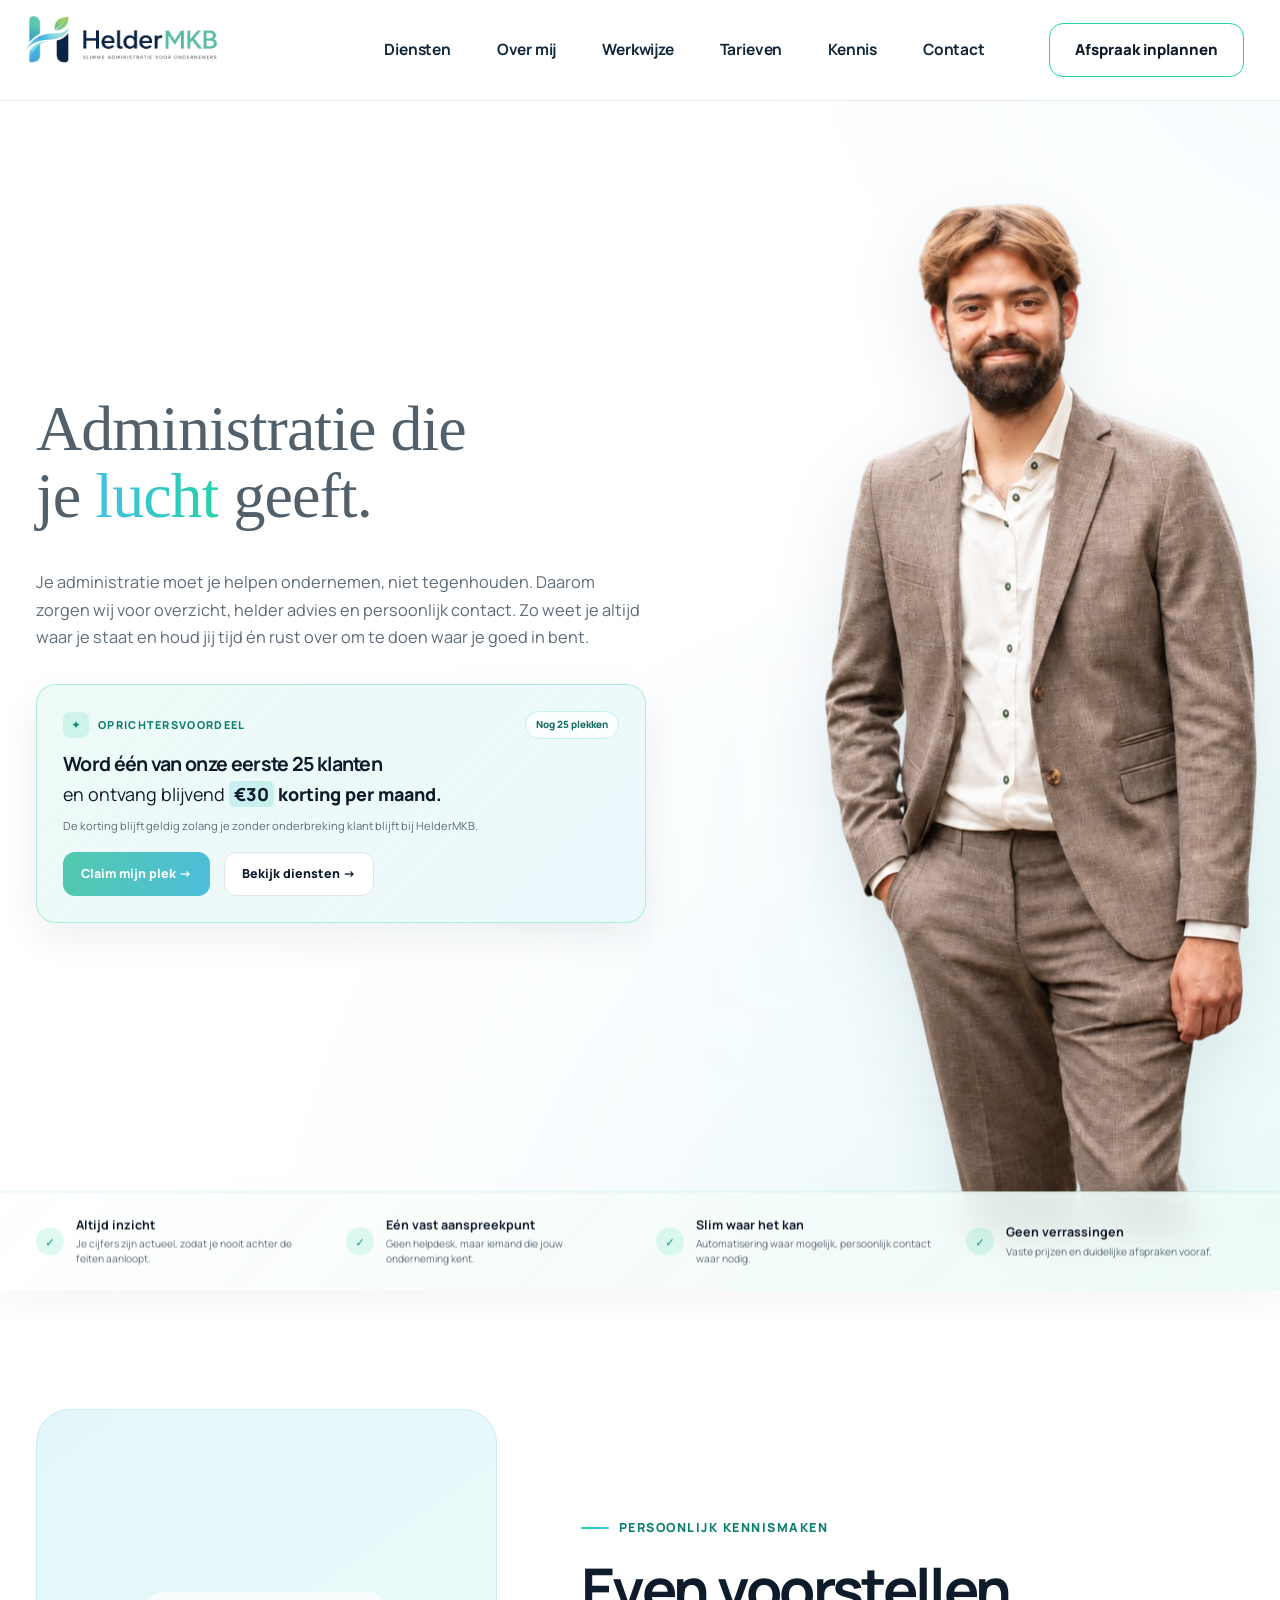
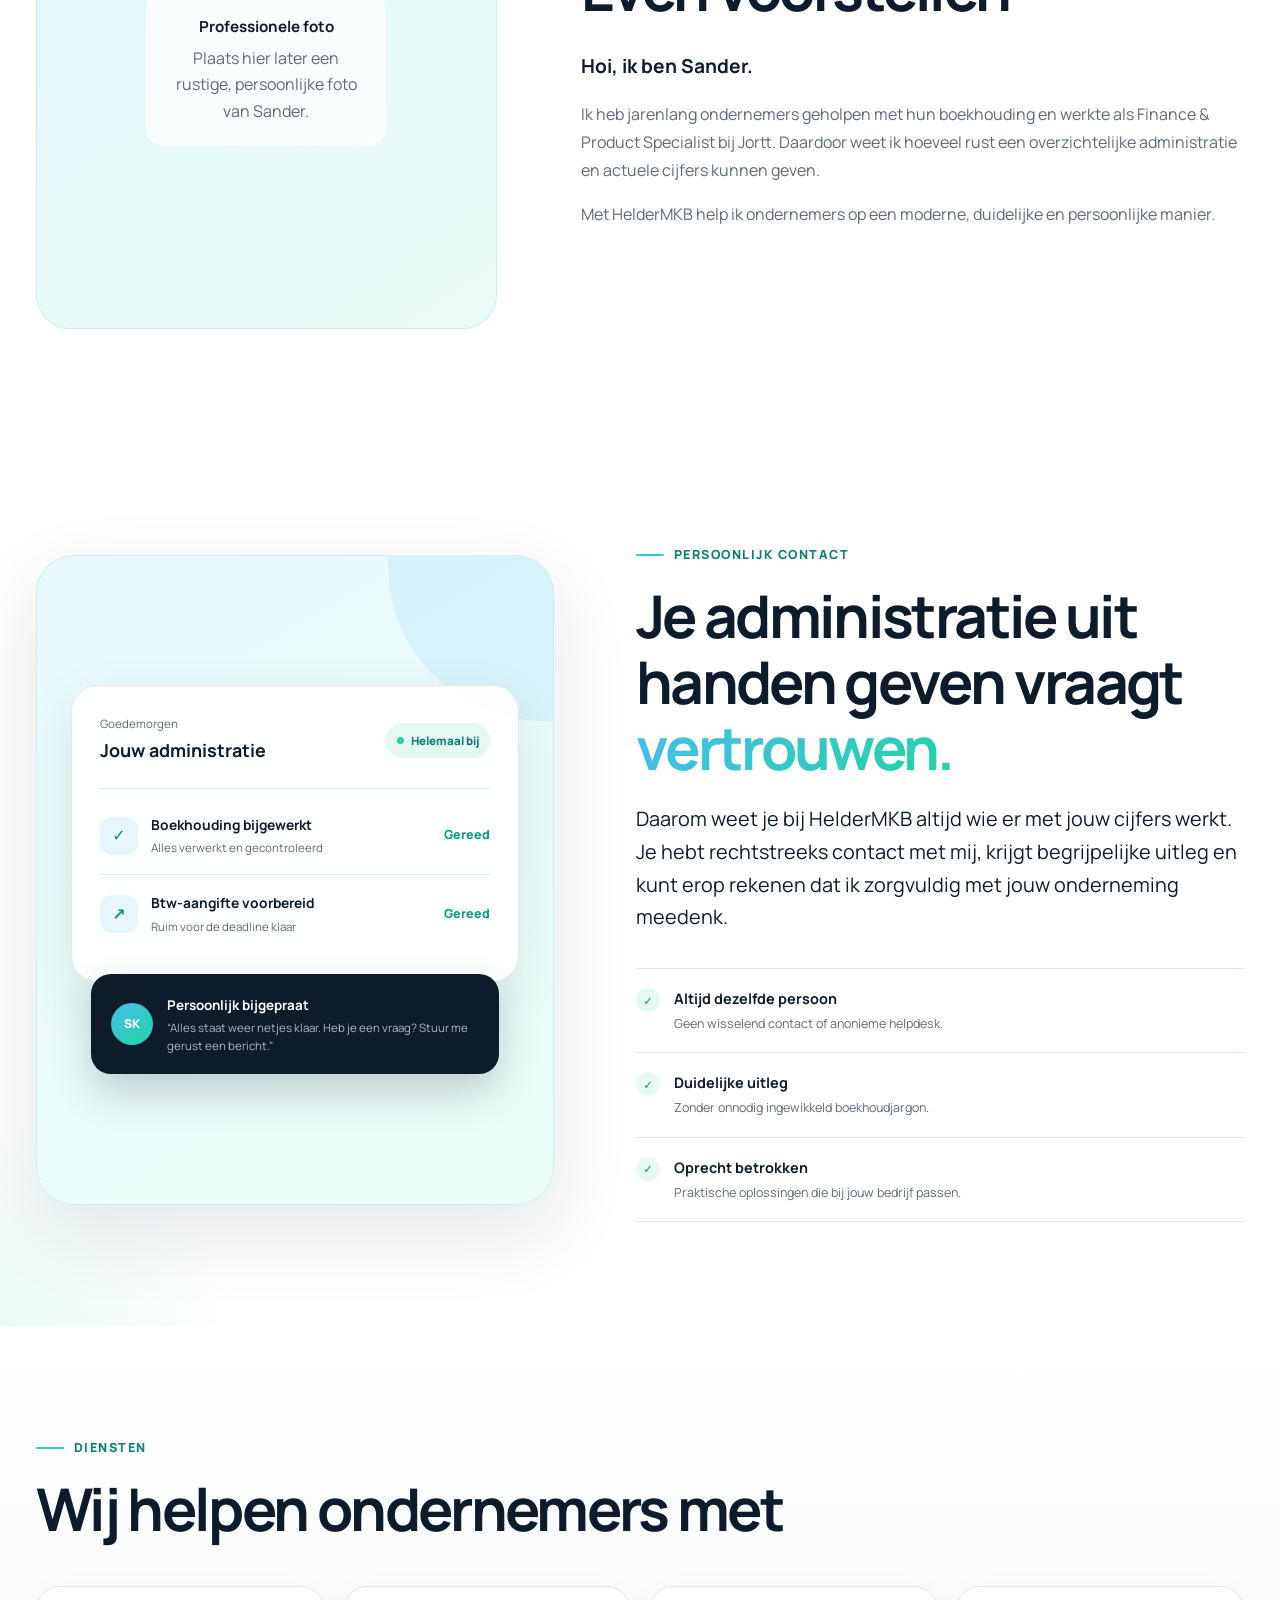
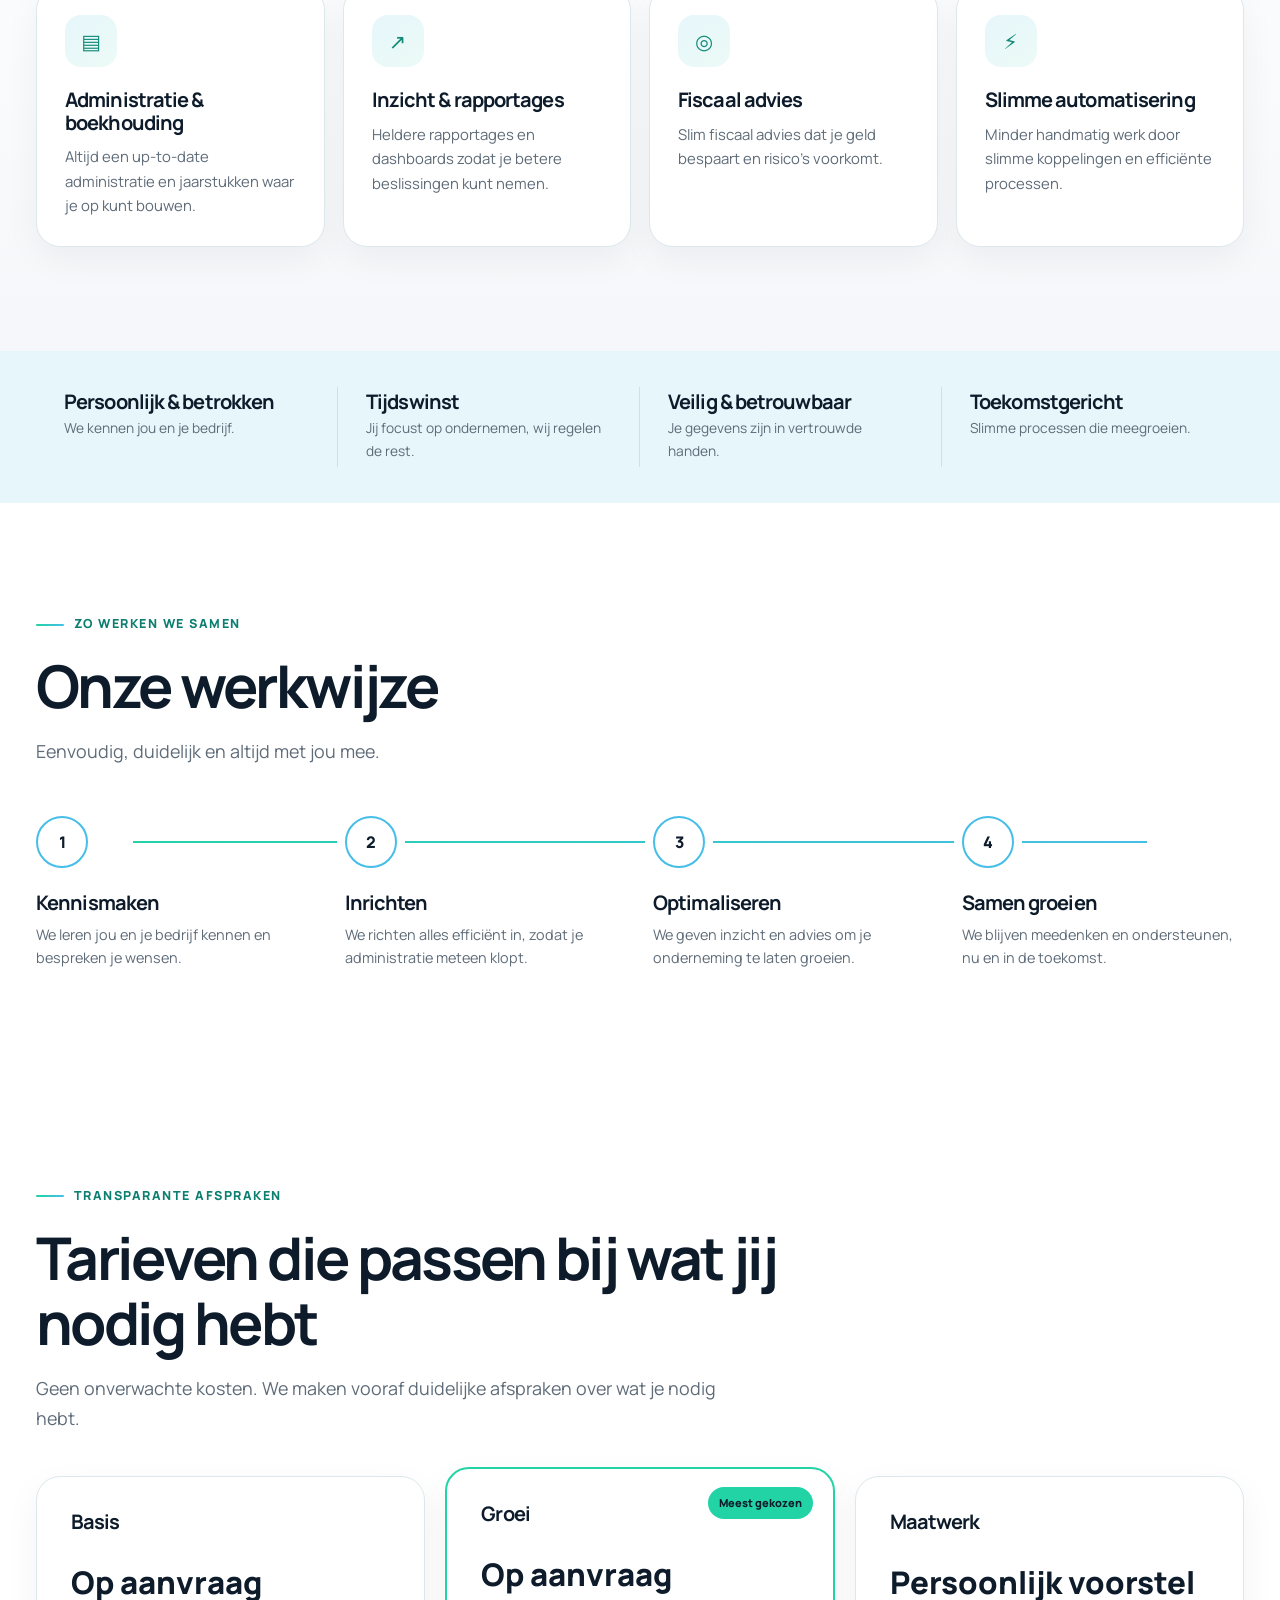
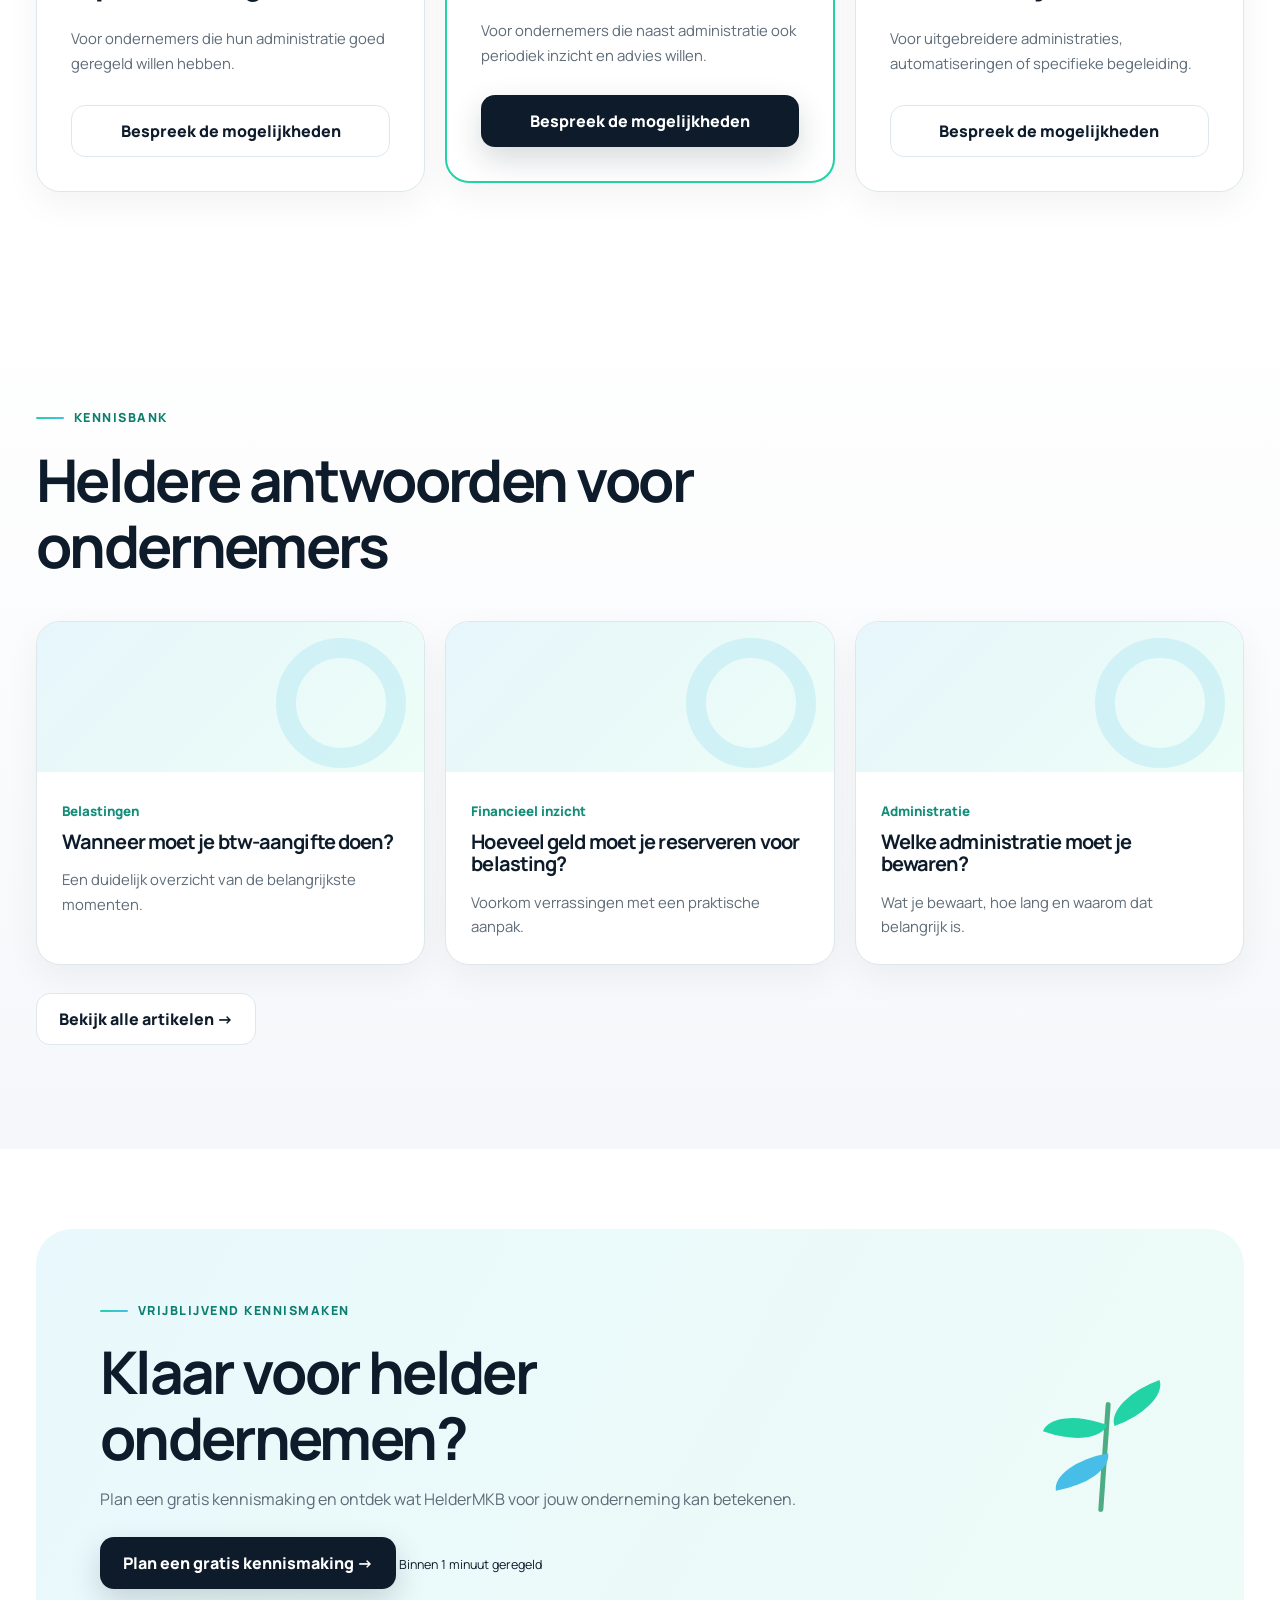
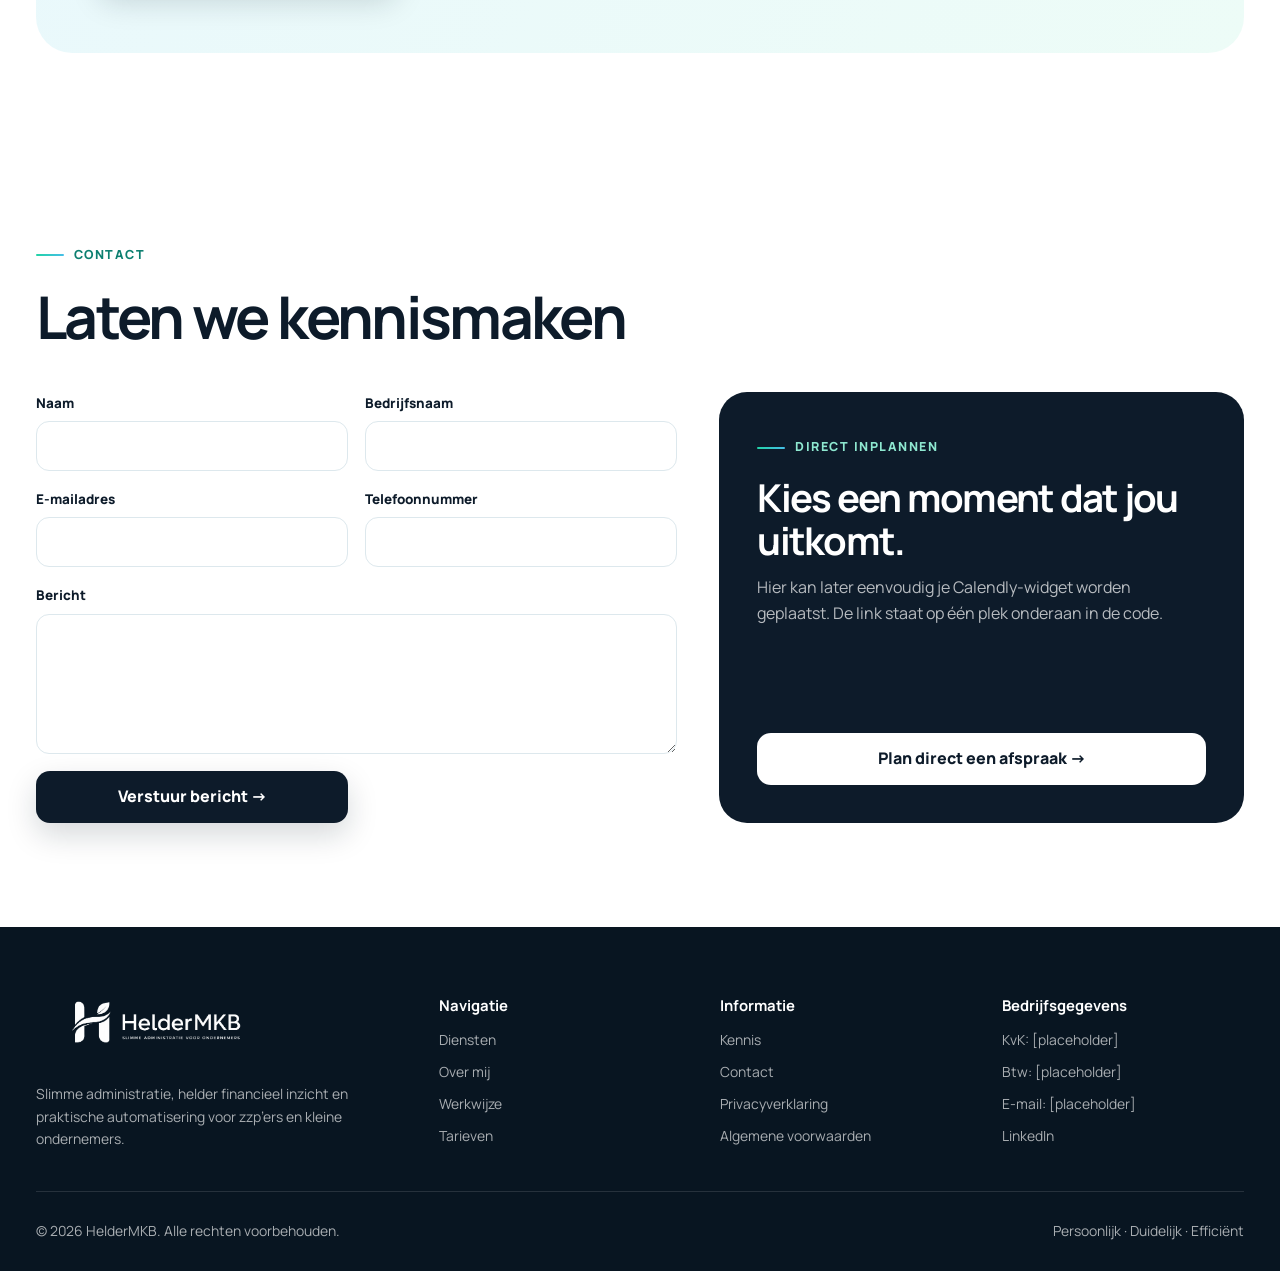
==== index.html @ fe27fc0e "hero sectie verbeterd" ====
<!doctype html>
<html lang="nl">
<head>
  <meta charset="utf-8">
  <meta name="viewport" content="width=device-width,initial-scale=1">
  <title>HelderMKB | Slimme administratie voor ondernemers</title>
  <meta name="description" content="HelderMKB helpt zzp’ers en kleine ondernemers met boekhouding, financieel inzicht en slimme automatisering. Persoonlijk, duidelijk en efficiënt.">
  <meta name="theme-color" content="#FFFFFF">
  <link rel="preconnect" href="https://fonts.googleapis.com">
  <link rel="preconnect" href="https://fonts.gstatic.com" crossorigin>
  <link href="https://fonts.googleapis.com/css2?family=Manrope:wght@400;500;600;700;800&amp;display=swap" rel="stylesheet">
  <style>
    :root{
      --mint:#22D3A6;--blue:#46BEE8;--ice:#E6F6FB;--navy:#0D1B2A;
      --off:#F5F7FA;--white:#FFFFFF;--muted:#5E6B78;--line:#DDE8ED;
      --radius:24px;--shadow:0 20px 60px rgba(13,27,42,.09);
      --max:1180px
    }
    *{box-sizing:border-box;margin:0;padding:0}
    html{scroll-behavior:smooth}
    body{font-family:Manrope,system-ui,sans-serif;color:var(--navy);background:#fff;line-height:1.65}
    img,svg{display:block;max-width:100%}
    a{text-decoration:none;color:inherit}
    button,input,textarea{font:inherit}
    button{cursor:pointer}
    .container{width:min(calc(100% - 40px),1280px);margin:auto}
    .section{padding:104px 0}
    .section-soft{background:linear-gradient(180deg,#fff,var(--off))}
    .eyebrow{display:inline-flex;align-items:center;gap:10px;color:#0c7f70;font-weight:800;font-size:.78rem;letter-spacing:.12em;text-transform:uppercase;margin-bottom:18px}
    .eyebrow:before{content:"";width:28px;height:2px;background:linear-gradient(90deg,var(--mint),var(--blue));border-radius:2px}
    h1,h2,h3{line-height:1.12;letter-spacing:-.045em}
    h1{font-size:clamp(3.1rem,7vw,6.2rem);max-width:760px}
    h2{font-size:clamp(2.2rem,4.6vw,4rem);max-width:800px}
    h3{font-size:1.25rem}
    p{color:var(--muted)}
    .lead{font-size:1.12rem;max-width:680px;margin-top:18px}
    .gradient-text{background:linear-gradient(100deg,var(--blue),var(--mint));-webkit-background-clip:text;background-clip:text;color:transparent}
    .btn{display:inline-flex;align-items:center;justify-content:center;gap:10px;min-height:52px;padding:0 22px;border-radius:14px;font-weight:800;border:1px solid transparent;transition:.2s ease}
    .btn-primary{background:var(--navy);color:#fff;box-shadow:0 12px 30px rgba(13,27,42,.17)}
    .btn-primary:hover{transform:translateY(-2px);background:#16314a}
    .btn-secondary{background:#fff;border-color:var(--line)}
    .btn-secondary:hover{border-color:var(--blue);background:var(--ice)}
    .btn:focus-visible,a:focus-visible,input:focus-visible,textarea:focus-visible{outline:3px solid rgba(70,190,232,.35);outline-offset:3px}
    header{position:sticky;top:0;z-index:50;background:rgba(255,255,255,.88);backdrop-filter:blur(16px);border-bottom:1px solid rgba(221,232,237,.75)}
    .nav{height:78px;display:flex;align-items:center;justify-content:space-between;gap:24px}
    .brand{display:flex;align-items:center}
    .brand-logo{width:250px;height:70px;object-fit:cover;object-position:center}
    header .brand-logo{width:335px;height:88px;margin-left:-51px}
    footer .brand-logo{filter:brightness(0) invert(1)}
    .nav-links{display:flex;align-items:center;gap:27px;font-size:.91rem;font-weight:700}
    .nav-links a:not(.btn):hover{color:#159b82}
    .menu{display:none;border:1px solid var(--line);background:#fff;width:44px;height:44px;border-radius:12px}
    .hero{position:relative;overflow:hidden;padding:170px 0 180px;min-height:1040px;display:flex;align-items:center}
    .hero:before{content:"";position:absolute;width:720px;height:720px;border-radius:50%;right:-330px;top:-310px;background:radial-gradient(circle,rgba(70,190,232,.13),transparent 68%)}
    .hero-grid{display:grid;grid-template-columns:minmax(0,.82fr) minmax(500px,1.18fr);gap:128px;align-items:center}
    .hero-content{max-width:525px;padding:24px 0}
    .hero-content h1{line-height:.98;max-width:520px}
    .hero-copy{font-size:1.17rem;max-width:510px;margin:38px 0 0;line-height:1.78}
    .hero-photo{position:relative;min-height:760px;border-radius:46px;background:linear-gradient(145deg,#f7fcfd,#eaf8fb 56%,#effbf7);border:1px solid rgba(70,190,232,.2);box-shadow:0 26px 70px rgba(13,27,42,.09);overflow:hidden;display:grid;place-items:center}
    .hero-photo:before{content:"";position:absolute;inset:40px;border:2px dashed rgba(13,27,42,.12);border-radius:34px}
    .hero-photo-placeholder{position:relative;z-index:1;text-align:center;color:#73808b;max-width:270px;font-size:.9rem;padding:28px}
    .hero-photo-placeholder strong{display:block;color:var(--navy);font-size:1rem;margin-bottom:7px}
    .leaf{position:absolute;width:24px;height:12px;border-radius:100% 0 100% 0;background:var(--mint);transform:rotate(-18deg)}
    .services{display:grid;grid-template-columns:repeat(4,1fr);gap:18px;margin-top:44px}
    .card{background:#fff;border:1px solid var(--line);border-radius:var(--radius);padding:28px;box-shadow:0 12px 35px rgba(13,27,42,.05);transition:.2s ease}
    .card:hover{transform:translateY(-5px);box-shadow:var(--shadow)}
    .service-icon{width:52px;height:52px;border-radius:16px;background:linear-gradient(145deg,var(--ice),#ecfbf6);display:grid;place-items:center;margin-bottom:22px;font-size:1.3rem;color:#148b79}
    .card p{font-size:.93rem;margin-top:10px}
    .advantage-bar{background:var(--ice);padding:36px 0}
    .advantages{display:grid;grid-template-columns:repeat(4,1fr)}
    .advantage{padding:4px 28px;border-right:1px solid rgba(13,27,42,.1)}
    .advantage:last-child{border:0}
    .advantage p{font-size:.86rem;margin-top:4px}
    .timeline{display:grid;grid-template-columns:repeat(4,1fr);gap:26px;margin-top:50px;position:relative}
    .timeline:before{content:"";position:absolute;top:25px;left:8%;right:8%;height:2px;background:linear-gradient(90deg,var(--mint),var(--blue))}
    .step{position:relative;z-index:1}
    .step-number{width:52px;height:52px;border-radius:50%;display:grid;place-items:center;background:#fff;border:2px solid var(--blue);font-weight:800;box-shadow:0 0 0 8px #fff;margin-bottom:24px}
    .step p{font-size:.9rem;margin-top:8px}
    .about-section{background:#fff;position:relative;overflow:hidden}
    .about-section:before{content:"";position:absolute;width:520px;height:520px;border-radius:50%;left:-270px;bottom:-300px;background:radial-gradient(circle,rgba(34,211,166,.11),transparent 68%)}
    .about-grid{display:grid;grid-template-columns:minmax(330px,.92fr) minmax(0,1.08fr);gap:82px;align-items:center}
    .portrait{min-height:650px;border-radius:38px;background:linear-gradient(145deg,#dff5fa,#edfdf8);position:relative;overflow:hidden;box-shadow:0 28px 80px rgba(13,27,42,.12)}
    .portrait:before{content:"";position:absolute;inset:28px;border:1px solid rgba(255,255,255,.72);border-radius:28px;pointer-events:none}
    .portrait-placeholder{position:absolute;inset:0;display:grid;place-items:center;text-align:center;padding:44px;color:var(--muted);background:linear-gradient(180deg,rgba(255,255,255,.08),rgba(13,27,42,.05))}
    .portrait-placeholder-inner{max-width:260px;padding:26px;border-radius:22px;background:rgba(255,255,255,.78);backdrop-filter:blur(8px);box-shadow:0 14px 35px rgba(13,27,42,.08)}
    .portrait-placeholder strong{display:block;color:var(--navy);font-size:1.05rem;margin-bottom:7px}
    .personal-tag{position:absolute;left:28px;bottom:28px;right:28px;padding:18px 20px;border-radius:20px;background:rgba(13,27,42,.9);color:#fff;backdrop-filter:blur(10px)}
    .personal-tag strong{display:block;font-size:1rem}.personal-tag span{display:block;color:rgba(255,255,255,.72);font-size:.8rem;margin-top:2px}
    .trust-visual{
      min-height:650px;
      padding:34px;
      border-radius:38px;
      background:linear-gradient(150deg,#eaf9fc,#edfdf8);
      border:1px solid rgba(70,190,232,.2);
      box-shadow:0 28px 80px rgba(13,27,42,.11);
      display:flex;
      flex-direction:column;
      justify-content:center;
      position:relative;
      overflow:hidden
    }
    .trust-visual:before{content:"";position:absolute;width:310px;height:310px;border-radius:50%;right:-145px;top:-145px;background:rgba(70,190,232,.12)}
    .admin-window{position:relative;z-index:1;background:rgba(255,255,255,.94);border:1px solid rgba(221,232,237,.9);border-radius:26px;padding:28px;box-shadow:0 22px 55px rgba(13,27,42,.1)}
    .admin-head{display:flex;align-items:center;justify-content:space-between;gap:20px;padding-bottom:22px;border-bottom:1px solid var(--line)}
    .admin-head small{display:block;color:var(--muted);font-size:.72rem;margin-bottom:3px}
    .admin-head strong{font-size:1.12rem}
    .status-pill{display:inline-flex;align-items:center;gap:7px;padding:8px 11px;border-radius:99px;background:#e5f8f2;color:#0c7f70;font-size:.72rem;font-weight:800;white-space:nowrap}
    .status-pill:before{content:"";width:7px;height:7px;border-radius:50%;background:var(--mint)}
    .admin-list{display:grid;gap:0;margin-top:8px}
    .admin-row{display:grid;grid-template-columns:38px 1fr auto;align-items:center;gap:13px;padding:17px 0;border-bottom:1px solid var(--line)}
    .admin-row:last-child{border:0}
    .admin-icon{width:38px;height:38px;border-radius:12px;display:grid;place-items:center;background:var(--ice);color:#0d907b;font-weight:800;font-style:normal}
    .admin-row b{display:block;font-size:.86rem}.admin-row span{display:block;color:var(--muted);font-size:.72rem;margin-top:2px}
    .admin-check{color:#0d9b82;font-size:.78rem;font-weight:800;font-style:normal}
    .contact-note{position:relative;z-index:2;margin:-8px 20px 0;padding:20px;border-radius:20px;background:var(--navy);color:#fff;display:grid;grid-template-columns:42px 1fr;gap:14px;align-items:center;box-shadow:0 18px 42px rgba(13,27,42,.2)}
    .contact-avatar{width:42px;height:42px;border-radius:50%;display:grid;place-items:center;background:linear-gradient(145deg,var(--blue),var(--mint));font-size:.76rem;font-weight:800}
    .contact-note strong{display:block;font-size:.84rem}.contact-note p{color:rgba(255,255,255,.68);font-size:.72rem;line-height:1.5;margin-top:3px}
    .trust-intro{font-size:1.24rem;line-height:1.65;color:var(--navy);margin-top:22px;max-width:700px}
    .about-copy>p:not(.trust-intro){margin-top:16px;max-width:690px}
    .personal-points{display:grid;gap:0;margin-top:34px;max-width:620px;border-top:1px solid var(--line)}
    .personal-point{position:relative;padding:18px 0 18px 38px;border-bottom:1px solid var(--line)}
    .personal-point:before{content:"✓";position:absolute;left:0;top:19px;width:24px;height:24px;border-radius:50%;display:grid;place-items:center;background:#e6f9f3;color:#0c917b;font-size:.72rem;font-weight:800}
    .personal-point b{display:block;font-size:.9rem}.personal-point span{display:block;color:var(--muted);font-size:.78rem;margin-top:3px}
    .jortt-highlight{display:grid;grid-template-columns:auto 1fr;gap:18px;align-items:start;margin-top:30px;padding:24px;border-radius:22px;background:linear-gradient(135deg,var(--ice),#f1fcf8);border:1px solid rgba(70,190,232,.25);box-shadow:0 14px 38px rgba(13,27,42,.06);position:relative;overflow:hidden}
    .jortt-highlight:before{content:"";position:absolute;left:0;top:0;bottom:0;width:5px;background:linear-gradient(180deg,var(--blue),var(--mint))}
    .jortt-icon{width:48px;height:48px;border-radius:15px;display:grid;place-items:center;background:var(--navy);color:#fff;font-weight:800;font-size:1.15rem;box-shadow:0 10px 24px rgba(13,27,42,.16)}
    .jortt-label{display:inline-block;color:#0c7f70;font-size:.74rem;font-weight:800;letter-spacing:.08em;text-transform:uppercase;margin-bottom:4px}
    .jortt-highlight h3{margin-bottom:8px}
    .jortt-highlight p{font-size:.92rem}
    .jortt-highlight strong{color:var(--navy)}
    .values{display:flex;gap:12px;flex-wrap:wrap;margin-top:28px}
    .value{padding:10px 14px;border-radius:99px;background:var(--ice);font-size:.82rem;font-weight:800}
    .pricing{display:grid;grid-template-columns:repeat(3,1fr);gap:20px;margin-top:42px;align-items:stretch}
    .price-card{position:relative;padding:34px;display:flex;flex-direction:column}
    .price-card.featured{border:2px solid var(--mint);transform:translateY(-9px)}
    .badge{position:absolute;right:20px;top:18px;padding:7px 11px;border-radius:99px;background:var(--mint);font-size:.69rem;font-weight:800}
    .price-placeholder{font-size:1.95rem;font-weight:800;margin:24px 0 8px}
    .price-card .btn{margin-top:auto}
    .price-card p{margin-bottom:28px}
    .articles{display:grid;grid-template-columns:repeat(3,1fr);gap:20px;margin:42px 0 28px}
    .article-card{overflow:hidden;padding:0}
    .article-image{height:150px;background:linear-gradient(135deg,var(--ice),#edfdf7);position:relative}
    .article-image:after{content:"";position:absolute;width:90px;height:90px;border:20px solid rgba(70,190,232,.16);border-radius:50%;right:18px;top:16px}
    .article-body{padding:25px}.article-body small{color:#118e78;font-weight:800}.article-body h3{margin:8px 0 14px}
    .cta-section{padding:80px 0}
    .cta-box{position:relative;overflow:hidden;border-radius:36px;padding:64px;background:linear-gradient(120deg,#e9f8fc,#edfcf7);display:flex;align-items:center;justify-content:space-between;gap:35px}
    .cta-copy{max-width:720px}.cta-copy p{margin:15px 0 25px}
    .plant{width:150px;height:150px;position:relative;flex:0 0 150px}
    .stem{position:absolute;width:5px;height:110px;background:#4cac83;left:72px;bottom:4px;border-radius:9px;transform:rotate(4deg)}
    .plant .leaf{width:58px;height:28px}.plant .l1{left:16px;top:48px;transform:rotate(20deg)}.plant .l2{right:14px;top:23px;transform:rotate(-20deg)}.plant .l3{left:23px;top:92px;transform:rotate(-10deg);background:#46bee8}
    .contact-grid{display:grid;grid-template-columns:1.1fr .9fr;gap:42px;margin-top:42px}
    form{display:grid;grid-template-columns:1fr 1fr;gap:17px}
    label{display:grid;gap:7px;font-size:.84rem;font-weight:800}
    label.full{grid-column:1/-1}
    input,textarea{width:100%;border:1px solid var(--line);border-radius:13px;padding:13px 14px;background:#fff;color:var(--navy)}
    textarea{min-height:140px;resize:vertical}
    .calendar{border-radius:28px;background:var(--navy);color:#fff;padding:38px;display:flex;flex-direction:column;justify-content:space-between;min-height:430px}
    .calendar p{color:rgba(255,255,255,.7);margin-top:12px}.calendar .btn{background:#fff;color:var(--navy)}
    footer{background:#081521;color:#fff;padding:70px 0 28px}
    .footer-grid{display:grid;grid-template-columns:1.5fr repeat(3,1fr);gap:40px}
    footer p,footer a{color:rgba(255,255,255,.65);font-size:.87rem}
    footer h3{font-size:.93rem;margin-bottom:16px;letter-spacing:0}
    .footer-links{display:grid;gap:9px}
    .footer-bottom{display:flex;justify-content:space-between;gap:20px;flex-wrap:wrap;padding-top:28px;margin-top:40px;border-top:1px solid rgba(255,255,255,.12)}
    .small{font-size:.78rem}
    @media(max-width:980px){
      .nav-links{display:none;position:absolute;top:78px;left:20px;right:20px;padding:20px;background:#fff;border:1px solid var(--line);border-radius:18px;box-shadow:var(--shadow);flex-direction:column;align-items:stretch}
      .nav-links.open{display:flex}.menu{display:grid;place-items:center}.nav .btn{display:none}
      .hero-grid,.about-grid,.contact-grid{grid-template-columns:1fr}.hero{padding:110px 0 120px;min-height:auto}.hero-grid{gap:72px}.hero-content{max-width:520px;padding:0}.hero-photo{min-height:680px}
      .about-grid{gap:45px}.portrait,.trust-visual{min-height:600px;max-width:520px;width:100%;margin:auto}
      .services,.advantages,.timeline{grid-template-columns:repeat(2,1fr)}
      .timeline:before{display:none}.pricing{grid-template-columns:1fr}.price-card.featured{transform:none}
      .articles{grid-template-columns:1fr 1fr}.footer-grid{grid-template-columns:1fr 1fr}
    }
    @media(max-width:640px){
      .container{width:min(calc(100% - 28px),var(--max))}.section{padding:76px 0}
      .brand-logo{width:190px;height:58px}
      header .brand-logo{width:240px;height:70px;margin-left:-34px}
      h1{font-size:3.25rem}
      .hero{padding:84px 0 92px}.hero-grid{gap:54px}.hero-copy{margin-top:30px}.hero-photo{min-height:540px;border-radius:30px}.hero-photo:before{inset:24px;border-radius:22px}
      .services,.advantages,.timeline,.articles{grid-template-columns:1fr}
      .portrait,.trust-visual{min-height:510px;border-radius:28px}.trust-visual{padding:20px}.admin-window{padding:20px}.contact-note{margin:-6px 10px 0}.personal-tag{left:18px;right:18px;bottom:18px}.advantage{border-right:0;border-bottom:1px solid rgba(13,27,42,.1);padding:20px 0}.advantage:last-child{border:0}
      .cta-box{padding:38px 25px;display:block}.plant{margin:30px auto 0}
      form{grid-template-columns:1fr}label.full{grid-column:auto}.footer-grid{grid-template-columns:1fr}.footer-bottom{display:block}
    }
  
    /* Refined personal hero */
    .container{width:min(calc(100% - 72px),1440px);margin:auto}
    header{background:rgba(255,255,255,.94)}
    .nav{height:100px}
    .nav-links{gap:46px;font-size:.97rem;font-weight:700;letter-spacing:-.012em;color:#13273a}
    .nav>.btn{min-height:54px;padding:0 25px;background:#fff;color:var(--navy);border:1px solid var(--mint);box-shadow:none;font-size:.94rem}
    .nav>.btn:hover{background:#effcf8;color:var(--navy)}
    .hero{min-height:calc(100vh - 100px);padding:112px 0 88px;background:
      radial-gradient(circle at 31% 68%,rgba(70,190,232,.10),transparent 30%),
      radial-gradient(circle at 72% 88%,rgba(34,211,166,.08),transparent 31%),
      #fff}
    .hero:before{display:none}
    .hero-grid{
      display:grid;
      grid-template-columns:minmax(560px,820px) minmax(460px,1fr);
      column-gap:40px;
      justify-content:start;
      align-items:end;
      min-height:690px
    }
    .hero-content{
      align-self:center;
      max-width:900px;
      padding-bottom:18px
    }
    .hero-intro{max-width:900px}
    .hero h1{
      font-family:Georgia,"Times New Roman",serif;
      font-size:clamp(3.45rem,5vw,4.8rem);
      font-weight:400;
      line-height:1.05;
      letter-spacing:-.015em;
      color:#52606B;
      max-width:900px
    }
    .hero-title-line{display:block;white-space:nowrap}
    .hero-copy{font-size:1.02rem;max-width:610px;margin:32px 0 36px;line-height:1.7}
    .hero-trust{
      display:grid;
      grid-template-columns:38px 1fr;
      gap:14px;
      align-items:center;
      margin-top:24px;
      padding:18px 20px;
      background:linear-gradient(90deg,rgba(230,246,251,.8),rgba(241,252,248,.65));
      border-left:3px solid var(--mint);
      border-radius:4px 16px 16px 4px
    }
    .hero-trust-icon{width:38px;height:38px;border-radius:50%;display:grid;place-items:center;background:#fff;color:#12927c;font-size:.95rem}
    .hero-trust h3{font-size:.84rem;letter-spacing:-.02em;margin-bottom:3px}
    .hero-trust p{font-size:.71rem;line-height:1.5}
    .micro-trust{display:none}
    .micro-trust span:before{content:"✓";display:inline-grid;place-items:center;width:16px;height:16px;border-radius:50%;margin-right:8px;background:#dcf7ee;color:#168c77;font-weight:800}
    .personal-intro{padding:104px 0;background:#fff}
    .personal-intro-grid{display:grid;grid-template-columns:minmax(340px,.82fr) minmax(0,1.18fr);gap:84px;align-items:center}
    .personal-intro-photo{min-height:520px;border-radius:34px;background:linear-gradient(145deg,#e3f7fb,#ecfbf7);border:1px solid rgba(70,190,232,.18);display:grid;place-items:center;padding:36px;text-align:center;color:var(--muted)}
    .personal-intro-photo div{max-width:240px;padding:22px;border-radius:18px;background:rgba(255,255,255,.78)}
    .personal-intro-photo strong{display:block;color:var(--navy);font-size:.95rem;margin-bottom:6px}
    .personal-intro-copy{max-width:680px}
    .personal-intro-copy h2{margin-bottom:28px}
    .personal-intro-copy p{font-size:1rem;line-height:1.75;margin-top:16px}
    .personal-intro-copy .hello{color:var(--navy);font-size:1.2rem;font-weight:700;margin-top:0}
    .hero-photo{
      min-height:900px;
      display:flex;
      align-items:flex-end;
      justify-content:center;
      position:relative;
      height:900px;
      overflow:hidden;
      border:0;
      border-radius:0;
      background:transparent;
      box-shadow:none
    }
    .hero-photo:before{
      display:none
    }
    .hero-photo img{
      position:absolute;
      z-index:1;
      top:-42px;
      left:50%;
      width:160%;
      max-width:none;
      height:auto;
      transform:translateX(-50%);
      filter:drop-shadow(0 24px 35px rgba(13,27,42,.09))
    }
    @media(max-width:1120px){
      .container{width:min(calc(100% - 42px),1200px)}
      .hero-grid{grid-template-columns:minmax(0,760px)}
      .hero h1{font-size:clamp(3.4rem,5.5vw,4rem)}
      .hero-photo{min-height:780px;height:780px}
      .hero-photo img{top:-44px;width:min(115%,700px);height:auto}
    }
    @media(max-width:980px){
      .hero{padding:76px 0 0;min-height:auto}
      .hero-grid,.personal-intro-grid{grid-template-columns:1fr;row-gap:60px;min-height:auto}
      .hero-content{max-width:760px}
      .hero-photo{min-height:650px;height:650px;justify-content:center}
      .hero-photo img{top:-36px;width:min(115%,660px);height:auto}
      .micro-trust{margin-bottom:10px}
      .personal-intro-photo{min-height:480px;max-width:560px}
    }
    @media(max-width:640px){
      .container{width:min(calc(100% - 28px),var(--max))}
      .nav{height:76px}
      .hero{padding-top:64px}
      .hero h1{font-size:clamp(3.2rem,14vw,4.25rem)}
      .hero-title-line{white-space:normal}
      .hero-copy{font-size:1rem;margin:24px 0}
      .hero-trust{grid-template-columns:42px 1fr;padding:18px}
      .hero-trust-icon{width:40px;height:40px}
      .micro-trust{display:none}
      .hero-photo{min-height:540px;height:540px}
      .hero-photo img{top:-24px;width:130%;height:auto}
      .personal-intro{padding:76px 0}
      .personal-intro-photo{min-height:400px;border-radius:26px}
    }

</style>
<link rel="stylesheet" href="style.css">
<script>document.documentElement.classList.add('js');</script>
</head>
<body>
<header>
  <div class="container nav">
    <a href="#top" class="brand" aria-label="HelderMKB home">
      <img class="brand-logo" src="images/logo/logo.png" alt="HelderMKB">
    </a>
    <nav class="nav-links" id="navLinks" aria-label="Hoofdnavigatie">
      <a href="#diensten">Diensten</a><a href="#over">Over mij</a><a href="#werkwijze">Werkwijze</a>
      <a href="#tarieven">Tarieven</a><a href="#kennis">Kennis</a><a href="#contact">Contact</a>
    </nav>
    <a class="btn btn-primary" href="#afspraak">Afspraak inplannen</a>
    <button class="menu" id="menu" aria-label="Menu openen" aria-expanded="false">☰</button>
  </div>
</header>

<main id="top">
<section class="hero">
  <div class="container hero-grid">
    <div class="hero-content">
      <div class="hero-intro">
        <h1>
          <span class="hero-title-line">Administratie die</span>
          <span class="hero-title-line">je <span class="gradient-text">lucht</span> geeft.</span>
        </h1>
        <p class="hero-copy">Je administratie moet je helpen ondernemen, niet tegenhouden. Daarom zorgen wij voor overzicht, helder advies en persoonlijk contact. Zo weet je altijd waar je staat en houd jij tijd én rust over om te doen waar je goed in bent.</p>

        <div class="micro-trust">
          <span>Persoonlijk contact</span>
          <span>Voormalig Jortt-specialist</span>
          <span>Geen onnodig vakjargon</span>
        </div>
      </div>

      <aside class="hero-offer" aria-label="Oprichtersvoordeel">
        <div class="hero-offer__header">
          <div class="hero-offer__label">
            <span class="hero-offer__icon" aria-hidden="true">✦</span>
            <span class="hero-offer__eyebrow">Oprichtersvoordeel</span>
          </div>
          <span class="hero-offer__badge">Nog 25 plekken</span>
        </div>
        <h2>Word één van onze eerste 25 klanten</h2>
        <p class="hero-offer__accent">en ontvang blijvend <strong><span>€30</span> korting per maand.</strong></p>
        <p class="hero-offer__note">De korting blijft geldig zolang je zonder onderbreking klant blijft bij HelderMKB.</p>
        <div class="hero-offer__actions">
          <a href="#afspraak" class="btn btn-primary hero-offer__cta">Claim mijn plek →</a>
          <a href="#diensten" class="btn btn-secondary hero-offer__cta">Bekijk diensten →</a>
        </div>
      </aside>
    </div>

    <div class="hero-photo">
      <img src="images/personal photos/portret-photo-mirrored-transaparant.png" alt="Sander Krol, oprichter van HelderMKB">
    </div>
  </div>
</section>

<section class="trust-bar-section" aria-label="Waarom kiezen voor HelderMKB">
  <div class="container">
    <div class="trust-bar">
      <div class="trust-bar__inner">
        <div class="trust-bar__items">
          <div class="trust-bar__item">
            <span class="trust-bar__icon" aria-hidden="true">✓</span>
            <div><strong>Altijd inzicht</strong><small>Je cijfers zijn actueel, zodat je nooit achter de feiten aanloopt.</small></div>
          </div>
          <div class="trust-bar__item">
            <span class="trust-bar__icon" aria-hidden="true">✓</span>
            <div><strong>Eén vast aanspreekpunt</strong><small>Geen helpdesk, maar iemand die jouw onderneming kent.</small></div>
          </div>
          <div class="trust-bar__item">
            <span class="trust-bar__icon" aria-hidden="true">✓</span>
            <div><strong>Slim waar het kan</strong><small>Automatisering waar mogelijk, persoonlijk contact waar nodig.</small></div>
          </div>
          <div class="trust-bar__item">
            <span class="trust-bar__icon" aria-hidden="true">✓</span>
            <div><strong>Geen verrassingen</strong><small>Vaste prijzen en duidelijke afspraken vooraf.</small></div>
          </div>
        </div>
      </div>
    </div>
  </div>
</section>

<section class="personal-intro" aria-labelledby="even-voorstellen">
  <div class="container personal-intro-grid">
    <div class="personal-intro-photo" role="img" aria-label="Plaats voor een professionele foto van Sander">
      <div><strong>Professionele foto</strong>Plaats hier later een rustige, persoonlijke foto van Sander.</div>
    </div>
    <div class="personal-intro-copy">
      <div class="eyebrow">Persoonlijk kennismaken</div>
      <h2 id="even-voorstellen">Even voorstellen</h2>
      <p class="hello">Hoi, ik ben Sander.</p>
      <p>Ik heb jarenlang ondernemers geholpen met hun boekhouding en werkte als Finance &amp; Product Specialist bij Jortt. Daardoor weet ik hoeveel rust een overzichtelijke administratie en actuele cijfers kunnen geven.</p>
      <p>Met HelderMKB help ik ondernemers op een moderne, duidelijke en persoonlijke manier.</p>
    </div>
  </div>
</section>

<section class="section about-section" id="over">
  <div class="container about-grid">
    <div class="trust-visual" aria-label="Voorbeeld van een overzichtelijke administratie en persoonlijk contact">
      <div class="admin-window">
        <div class="admin-head">
          <div><small>Goedemorgen</small><strong>Jouw administratie</strong></div>
          <span class="status-pill">Helemaal bij</span>
        </div>
        <div class="admin-list">
          <div class="admin-row">
            <i class="admin-icon">✓</i>
            <div><b>Boekhouding bijgewerkt</b><span>Alles verwerkt en gecontroleerd</span></div>
            <em class="admin-check">Gereed</em>
          </div>
          <div class="admin-row">
            <i class="admin-icon">↗</i>
            <div><b>Btw-aangifte voorbereid</b><span>Ruim voor de deadline klaar</span></div>
            <em class="admin-check">Gereed</em>
          </div>
        </div>
      </div>
      <div class="contact-note">
        <span class="contact-avatar">SK</span>
        <div><strong>Persoonlijk bijgepraat</strong><p>“Alles staat weer netjes klaar. Heb je een vraag? Stuur me gerust een bericht.”</p></div>
      </div>
    </div>
    <div class="about-copy">
      <div class="eyebrow">Persoonlijk contact</div>
      <h2>Je administratie uit handen geven vraagt <span class="gradient-text">vertrouwen.</span></h2>
      <p class="trust-intro">Daarom weet je bij HelderMKB altijd wie er met jouw cijfers werkt. Je hebt rechtstreeks contact met mij, krijgt begrijpelijke uitleg en kunt erop rekenen dat ik zorgvuldig met jouw onderneming meedenk.</p>
      <div class="personal-points">
        <div class="personal-point"><b>Altijd dezelfde persoon</b><span>Geen wisselend contact of anonieme helpdesk.</span></div>
        <div class="personal-point"><b>Duidelijke uitleg</b><span>Zonder onnodig ingewikkeld boekhoudjargon.</span></div>
        <div class="personal-point"><b>Oprecht betrokken</b><span>Praktische oplossingen die bij jouw bedrijf passen.</span></div>
      </div>
    </div>
  </div>
</section>

<section class="section section-soft" id="diensten">
  <div class="container">
    <div class="eyebrow">Diensten</div><h2>Wij helpen ondernemers met</h2>
    <div class="services">
      <article class="card"><div class="service-icon">▤</div><h3>Administratie & boekhouding</h3><p>Altijd een up-to-date administratie en jaarstukken waar je op kunt bouwen.</p></article>
      <article class="card"><div class="service-icon">↗</div><h3>Inzicht & rapportages</h3><p>Heldere rapportages en dashboards zodat je betere beslissingen kunt nemen.</p></article>
      <article class="card"><div class="service-icon">◎</div><h3>Fiscaal advies</h3><p>Slim fiscaal advies dat je geld bespaart en risico’s voorkomt.</p></article>
      <article class="card"><div class="service-icon">⚡</div><h3>Slimme automatisering</h3><p>Minder handmatig werk door slimme koppelingen en efficiënte processen.</p></article>
    </div>
  </div>
</section>

<div class="advantage-bar">
  <div class="container advantages">
    <div class="advantage"><h3>Persoonlijk & betrokken</h3><p>We kennen jou en je bedrijf.</p></div>
    <div class="advantage"><h3>Tijdswinst</h3><p>Jij focust op ondernemen, wij regelen de rest.</p></div>
    <div class="advantage"><h3>Veilig & betrouwbaar</h3><p>Je gegevens zijn in vertrouwde handen.</p></div>
    <div class="advantage"><h3>Toekomstgericht</h3><p>Slimme processen die meegroeien.</p></div>
  </div>
</div>

<section class="section" id="werkwijze">
  <div class="container">
    <div class="eyebrow">Zo werken we samen</div><h2>Onze werkwijze</h2><p class="lead">Eenvoudig, duidelijk en altijd met jou mee.</p>
    <div class="timeline">
      <div class="step"><div class="step-number">1</div><h3>Kennismaken</h3><p>We leren jou en je bedrijf kennen en bespreken je wensen.</p></div>
      <div class="step"><div class="step-number">2</div><h3>Inrichten</h3><p>We richten alles efficiënt in, zodat je administratie meteen klopt.</p></div>
      <div class="step"><div class="step-number">3</div><h3>Optimaliseren</h3><p>We geven inzicht en advies om je onderneming te laten groeien.</p></div>
      <div class="step"><div class="step-number">4</div><h3>Samen groeien</h3><p>We blijven meedenken en ondersteunen, nu en in de toekomst.</p></div>
    </div>
  </div>
</section>


<section class="section" id="tarieven">
  <div class="container">
    <div class="eyebrow">Transparante afspraken</div><h2>Tarieven die passen bij wat jij nodig hebt</h2>
    <p class="lead">Geen onverwachte kosten. We maken vooraf duidelijke afspraken over wat je nodig hebt.</p>
    <div class="pricing">
      <article class="card price-card"><h3>Basis</h3><div class="price-placeholder">Op aanvraag</div><p>Voor ondernemers die hun administratie goed geregeld willen hebben.</p><a class="btn btn-secondary" href="#contact">Bespreek de mogelijkheden</a></article>
      <article class="card price-card featured"><span class="badge">Meest gekozen</span><h3>Groei</h3><div class="price-placeholder">Op aanvraag</div><p>Voor ondernemers die naast administratie ook periodiek inzicht en advies willen.</p><a class="btn btn-primary" href="#contact">Bespreek de mogelijkheden</a></article>
      <article class="card price-card"><h3>Maatwerk</h3><div class="price-placeholder">Persoonlijk voorstel</div><p>Voor uitgebreidere administraties, automatiseringen of specifieke begeleiding.</p><a class="btn btn-secondary" href="#contact">Bespreek de mogelijkheden</a></article>
    </div>
  </div>
</section>

<section class="section section-soft" id="kennis">
  <div class="container">
    <div class="eyebrow">Kennisbank</div><h2>Heldere antwoorden voor ondernemers</h2>
    <div class="articles">
      <article class="card article-card"><div class="article-image"></div><div class="article-body"><small>Belastingen</small><h3>Wanneer moet je btw-aangifte doen?</h3><p>Een duidelijk overzicht van de belangrijkste momenten.</p></div></article>
      <article class="card article-card"><div class="article-image"></div><div class="article-body"><small>Financieel inzicht</small><h3>Hoeveel geld moet je reserveren voor belasting?</h3><p>Voorkom verrassingen met een praktische aanpak.</p></div></article>
      <article class="card article-card"><div class="article-image"></div><div class="article-body"><small>Administratie</small><h3>Welke administratie moet je bewaren?</h3><p>Wat je bewaart, hoe lang en waarom dat belangrijk is.</p></div></article>
    </div>
    <a href="#" class="btn btn-secondary">Bekijk alle artikelen →</a>
  </div>
</section>

<section class="cta-section" id="afspraak">
  <div class="container cta-box">
    <div class="cta-copy"><div class="eyebrow">Vrijblijvend kennismaken</div><h2>Klaar voor helder ondernemen?</h2><p>Plan een gratis kennismaking en ontdek wat HelderMKB voor jouw onderneming kan betekenen.</p><a href="#contact" class="btn btn-primary">Plan een gratis kennismaking →</a> <span class="small">Binnen 1 minuut geregeld</span></div>
    <div class="plant" aria-hidden="true"><i class="stem"></i><i class="leaf l1"></i><i class="leaf l2"></i><i class="leaf l3"></i></div>
  </div>
</section>

<section class="section" id="contact">
  <div class="container">
    <div class="eyebrow">Contact</div><h2>Laten we kennismaken</h2>
    <div class="contact-grid">
      <form onsubmit="event.preventDefault(); alert('Bedankt! Koppel dit formulier later aan je e-maildienst.');">
        <label>Naam<input type="text" name="naam" required autocomplete="name"></label>
        <label>Bedrijfsnaam<input type="text" name="bedrijf" autocomplete="organization"></label>
        <label>E-mailadres<input type="email" name="email" required autocomplete="email"></label>
        <label>Telefoonnummer<input type="tel" name="telefoon" autocomplete="tel"></label>
        <label class="full">Bericht<textarea name="bericht" required></textarea></label>
        <button class="btn btn-primary" type="submit">Verstuur bericht →</button>
      </form>
      <aside class="calendar">
        <div><div class="eyebrow" style="color:#8ee8d0">Direct inplannen</div><h2 style="font-size:2.4rem">Kies een moment dat jou uitkomt.</h2><p>Hier kan later eenvoudig je Calendly-widget worden geplaatst. De link staat op één plek onderaan in de code.</p></div>
        <a class="btn" id="calendlyLink" href="https://calendly.com/" target="_blank" rel="noopener">Plan direct een afspraak →</a>
      </aside>
    </div>
  </div>
</section>
</main>

<footer>
  <div class="container">
    <div class="footer-grid">
      <div>
        <a href="#top" class="brand" aria-label="HelderMKB home"><img class="brand-logo" src="images/logo/logo.png" alt="HelderMKB"></a>
        <p style="margin-top:16px;max-width:330px">Slimme administratie, helder financieel inzicht en praktische automatisering voor zzp’ers en kleine ondernemers.</p>
      </div>
      <div><h3>Navigatie</h3><div class="footer-links"><a href="#diensten">Diensten</a><a href="#over">Over mij</a><a href="#werkwijze">Werkwijze</a><a href="#tarieven">Tarieven</a></div></div>
      <div><h3>Informatie</h3><div class="footer-links"><a href="#kennis">Kennis</a><a href="#contact">Contact</a><a href="#">Privacyverklaring</a><a href="#">Algemene voorwaarden</a></div></div>
      <div><h3>Bedrijfsgegevens</h3><div class="footer-links"><p>KvK: [placeholder]</p><p>Btw: [placeholder]</p><p>E-mail: [placeholder]</p><a href="#">LinkedIn</a></div></div>
    </div>
    <div class="footer-bottom"><p>© 2026 HelderMKB. Alle rechten voorbehouden.</p><p>Persoonlijk · Duidelijk · Efficiënt</p></div>
  </div>
</footer>

<script>
  const menu=document.getElementById('menu'),links=document.getElementById('navLinks');
  menu.addEventListener('click',()=>{const open=links.classList.toggle('open');menu.setAttribute('aria-expanded',open);menu.textContent=open?'✕':'☰'});
  links.querySelectorAll('a').forEach(a=>a.addEventListener('click',()=>{links.classList.remove('open');menu.setAttribute('aria-expanded','false');menu.textContent='☰'}));
  // Pas alleen deze URL aan zodra je definitieve Calendly-link bekend is:
  const CALENDLY_URL='https://calendly.com/';
  document.getElementById('calendlyLink').href=CALENDLY_URL;

  const hero=document.querySelector('.hero');
  requestAnimationFrame(()=>hero.classList.add('is-ready'));
</script>
</body>
</html>
---- style.css ----
:root {
  --hero-space-1: 8px;
  --hero-space-2: 16px;
  --hero-space-3: 24px;
  --hero-space-4: 32px;
  --hero-space-5: 40px;
  --hero-space-6: 48px;
  --hero-space-10: 80px;
}

/* Hero layout */
.hero {
  padding-bottom: 128px;
  isolation: isolate;
  background:
    radial-gradient(
      92% 118% at 116% 104%,
      rgba(34, 211, 166, 0.105) 0%,
      rgba(34, 211, 166, 0.052) 28%,
      rgba(34, 211, 166, 0.018) 52%,
      transparent 79%
    ),
    radial-gradient(
      76% 102% at 72% 112%,
      rgba(70, 190, 232, 0.085) 0%,
      rgba(70, 190, 232, 0.04) 31%,
      rgba(70, 190, 232, 0.014) 56%,
      transparent 81%
    ),
    radial-gradient(
      74% 94% at 108% -22%,
      rgba(70, 190, 232, 0.055) 0%,
      rgba(70, 190, 232, 0.022) 38%,
      transparent 78%
    ),
    #fff;
}

.hero::before {
  display: block;
  z-index: 0;
  width: 118%;
  height: 38%;
  right: -48%;
  top: 42%;
  border-radius: 50%;
  background: linear-gradient(
    104deg,
    transparent 18%,
    rgba(70, 190, 232, 0.035) 48%,
    rgba(34, 211, 166, 0.028) 65%,
    transparent 84%
  );
  filter: blur(52px);
  transform: rotate(-9deg);
  pointer-events: none;
}

.hero-grid {
  position: relative;
  z-index: 1;
  grid-template-columns: minmax(520px, 780px) minmax(460px, 1fr);
  column-gap: var(--hero-space-10);
  align-items: center;
}

.hero-content {
  padding-bottom: var(--hero-space-4);
}

.hero-copy {
  margin: var(--hero-space-5) 0 var(--hero-space-4);
}

.hero-offer {
  position: relative;
  width: 100%;
  max-width: 610px;
  margin-bottom: 0;
  padding: 26px;
  border: 1px solid rgba(34, 211, 166, 0.32);
  border-radius: 20px;
  background: linear-gradient(135deg, rgba(236, 250, 246, 0.92), rgba(230, 246, 251, 0.74));
  box-shadow: 0 14px 38px rgba(13, 27, 42, 0.07);
  transition:
    opacity 700ms ease 130ms,
    transform 700ms cubic-bezier(0.22, 1, 0.36, 1) 130ms,
    box-shadow 220ms ease;
}

.hero-offer:hover {
  transform: translateY(-2px);
  box-shadow: 0 18px 46px rgba(13, 27, 42, 0.1);
}

.hero-offer__header {
  display: flex;
  align-items: center;
  justify-content: space-between;
  gap: var(--hero-space-2);
  margin-bottom: 12px;
}

.hero-offer__label {
  display: inline-flex;
  align-items: center;
  gap: 9px;
}

.hero-offer__icon {
  width: 26px;
  height: 26px;
  display: inline-grid;
  place-items: center;
  border-radius: 8px;
  background: rgba(34, 211, 166, 0.15);
  color: #0c8b76;
  font-size: 0.74rem;
}

.hero-offer__eyebrow {
  color: #0c7f70;
  font-size: 0.68rem;
  font-weight: 800;
  letter-spacing: 0.12em;
  line-height: 1.4;
  text-transform: uppercase;
}

.hero-offer__badge {
  flex: 0 0 auto;
  padding: 6px 10px;
  border: 1px solid rgba(34, 211, 166, 0.24);
  border-radius: 999px;
  background: rgba(255, 255, 255, 0.76);
  color: #176d60;
  font-size: 0.62rem;
  font-weight: 800;
  line-height: 1.35;
}

.hero-offer h2 {
  max-width: 500px;
  font-family: Manrope, system-ui, sans-serif;
  font-size: 1.22rem;
  font-weight: 700;
  line-height: 1.35;
  letter-spacing: -0.035em;
}

.hero-offer__accent {
  margin-top: 5px;
  color: var(--navy);
  font-size: 1.12rem;
  line-height: 1.4;
}

.hero-offer__accent strong {
  font-weight: 800;
}

.hero-offer__accent span {
  padding: 1px 5px;
  border-radius: 5px;
  background: linear-gradient(100deg, rgba(70, 190, 232, 0.2), rgba(34, 211, 166, 0.2));
  color: var(--navy);
}

.hero-offer__note {
  max-width: 540px;
  margin-top: 10px;
  font-size: 0.7rem;
  line-height: 1.55;
}

.hero-offer__actions {
  display: flex;
  flex-wrap: wrap;
  gap: 14px;
  margin-top: 18px;
}

.hero-offer__cta {
  min-height: 44px;
  padding: 0 17px;
  border-radius: 12px;
  font-size: 0.78rem;
}

.hero-offer__cta.btn-primary {
  background: linear-gradient(105deg, #52c9ad, #4dbdda);
  box-shadow: none;
}

.hero-offer__cta.btn-primary:hover {
  background: linear-gradient(105deg, #42bfa2, #3caed1);
}

.js .hero-offer {
  opacity: 0;
  transform: translateY(16px);
}

.js .hero.is-ready .hero-offer {
  opacity: 1;
  transform: translateY(0);
}

.js .hero.is-ready .hero-offer:hover {
  transform: translateY(-2px);
}

.hero-photo {
  min-height: 900px;
  height: 900px;
  overflow: visible;
}

.hero-photo::after {
  display: none;
}

.hero-photo img {
  top: -122px;
  width: 170%;
}

/* Entrance transitions */
.js .hero h1,
.js .hero-copy,
.js .hero-photo img {
  opacity: 0;
  transition:
    opacity 700ms ease,
    transform 700ms cubic-bezier(0.22, 1, 0.36, 1);
}

.js .hero h1,
.js .hero-copy {
  transform: translateY(16px);
}

.js .hero-photo img {
  transform: translate(-50%, 24px);
}

.js .hero.is-ready h1,
.js .hero.is-ready .hero-copy,
.js .hero.is-ready .hero-photo img {
  opacity: 1;
  transform: translateY(0);
}

.js .hero.is-ready .hero-photo img {
  transform: translate(-50%, 0);
}

.hero-copy {
  transition-delay: 90ms;
}

.hero-photo img { transition-delay: 120ms; }

/* Static trust bar between the hero and personal introduction */
.trust-bar-section {
  position: relative;
  z-index: 2;
  height: 0;
}

.trust-bar-section .container {
  width: 100%;
  max-width: none;
  transform: translateY(-50%);
}

.trust-bar {
  min-height: 96px;
  display: flex;
  align-items: center;
  padding: var(--hero-space-3) 0;
  border-top: 1px solid rgba(34, 211, 166, 0.15);
  border-radius: 0;
  background: linear-gradient(135deg, rgba(255, 255, 255, 0.94), rgba(236, 250, 246, 0.9));
  box-shadow: 0 12px 32px rgba(13, 27, 42, 0.04);
  backdrop-filter: blur(16px);
  -webkit-backdrop-filter: blur(16px);
}

.trust-bar__inner {
  width: min(calc(100% - 72px), 1440px);
  margin: 0 auto;
}

.trust-bar__items {
  display: grid;
  grid-template-columns: repeat(4, minmax(0, 1fr));
  gap: var(--hero-space-4);
}

.trust-bar__item {
  min-width: 0;
  display: grid;
  grid-template-columns: 28px minmax(0, 1fr);
  align-items: center;
  gap: 12px;
}

.trust-bar__icon {
  width: 28px;
  height: 28px;
  display: grid;
  place-items: center;
  border-radius: 50%;
  background: rgba(34, 211, 166, 0.14);
  color: #0c947d;
  font-size: 0.72rem;
  font-weight: 800;
}

.trust-bar__item strong,
.trust-bar__item small {
  display: block;
}

.trust-bar__item strong {
  font-size: 0.78rem;
  line-height: 1.4;
}

.trust-bar__item small {
  margin-top: 3px;
  color: var(--muted);
  font-size: 0.64rem;
  line-height: 1.45;
}

.personal-intro {
  padding-top: 168px;
}

@media (max-width: 1120px) {
  .hero-grid {
    grid-template-columns: minmax(0, 1fr) minmax(380px, 0.8fr);
    column-gap: var(--hero-space-6);
  }

  .hero-photo {
    min-height: 760px;
    height: 760px;
  }

  .hero-photo img {
    top: -112px;
    width: min(124%, 740px);
  }

  .trust-bar__inner {
    width: min(calc(100% - 42px), 1200px);
  }

  .trust-bar__items {
    grid-template-columns: repeat(2, minmax(0, 1fr));
    gap: var(--hero-space-3);
  }

}

@media (max-width: 980px) {
  .hero {
    padding-bottom: 112px;
  }

  .hero-grid {
    grid-template-columns: 1fr;
    row-gap: var(--hero-space-10);
  }

  .hero-content {
    padding-bottom: 0;
  }

  .hero-photo {
    min-height: 680px;
    height: 680px;
    overflow: hidden;
  }

  .hero-photo img {
    top: -96px;
    width: min(122%, 700px);
  }

  .trust-bar-section {
    height: auto;
    padding: 0 0 var(--hero-space-6);
  }

  .trust-bar-section .container {
    transform: translateY(-32px);
    margin-bottom: -32px;
  }

  .trust-bar__items {
    grid-template-columns: repeat(2, minmax(0, 1fr));
    gap: var(--hero-space-2);
  }

  .trust-bar__item small {
    font-size: 0.68rem;
  }

  .personal-intro {
    padding-top: 104px;
  }

}

@media (max-width: 640px) {
  .hero {
    padding-bottom: 88px;
  }

  .hero-grid {
    row-gap: var(--hero-space-6);
  }

  .hero-copy {
    margin: var(--hero-space-4) 0 var(--hero-space-4);
  }

  .hero-offer {
    padding: 20px;
  }

  .hero-offer__header {
    align-items: flex-start;
    flex-direction: column;
    gap: 8px;
  }

  .hero-offer h2 {
    font-size: 1.08rem;
  }

  .hero-offer__accent {
    font-size: 1rem;
  }

  .hero-offer__actions {
    flex-direction: column;
    gap: 12px;
  }

  .hero-offer__cta {
    width: 100%;
  }

  .hero-photo {
    min-height: 560px;
    height: 560px;
  }

  .hero-photo img {
    top: -72px;
    width: 138%;
  }

  .trust-bar-section {
    padding-bottom: var(--hero-space-4);
  }

  .trust-bar-section .container {
    transform: translateY(-24px);
    margin-bottom: -24px;
  }

  .trust-bar {
    padding: 20px 0;
  }

  .trust-bar__inner {
    width: calc(100% - 28px);
  }

  .trust-bar__items {
    grid-template-columns: 1fr;
    gap: var(--hero-space-2);
  }

  .personal-intro {
    padding-top: 76px;
  }

}

@media (prefers-reduced-motion: reduce) {
  .hero h1,
  .hero-copy,
  .hero-photo img {
    transition-duration: 0.01ms;
    transition-delay: 0ms;
  }

  .hero-offer {
    transition-duration: 0.01ms;
    transition-delay: 0ms;
  }
}
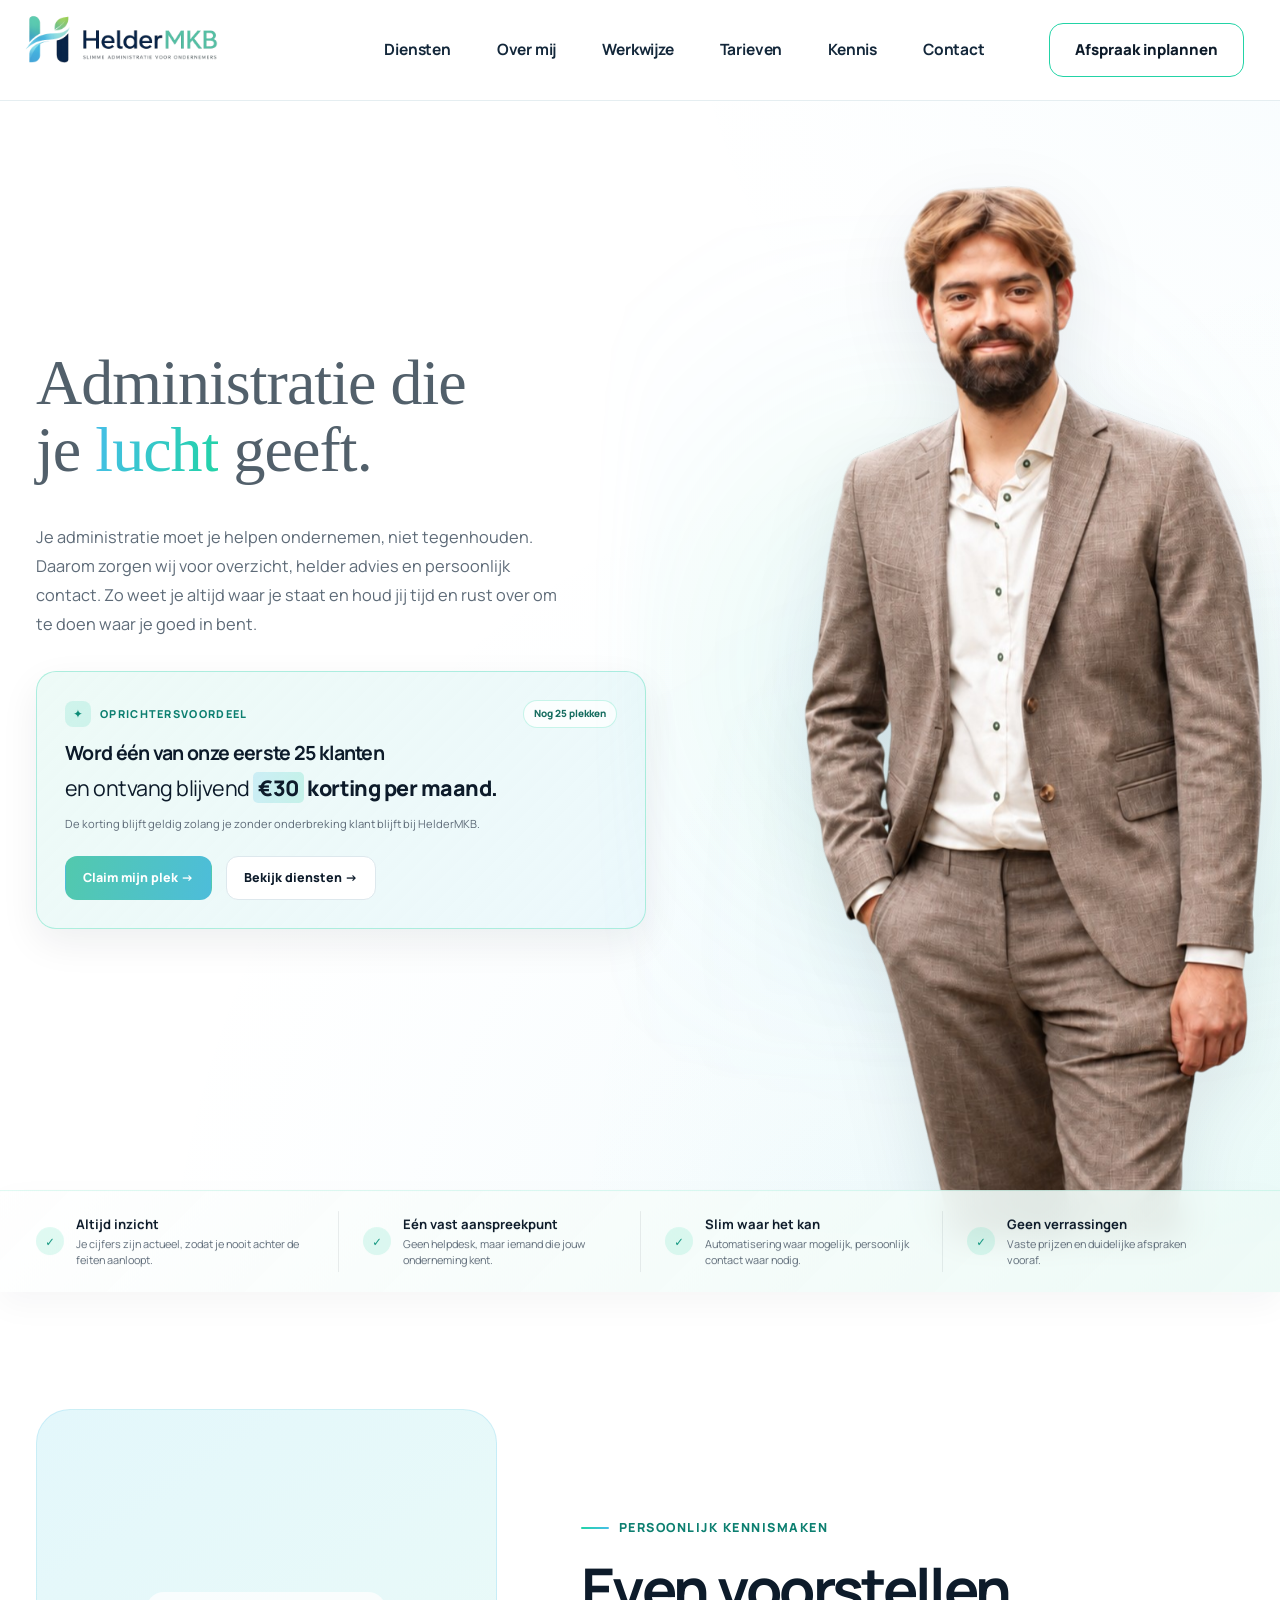
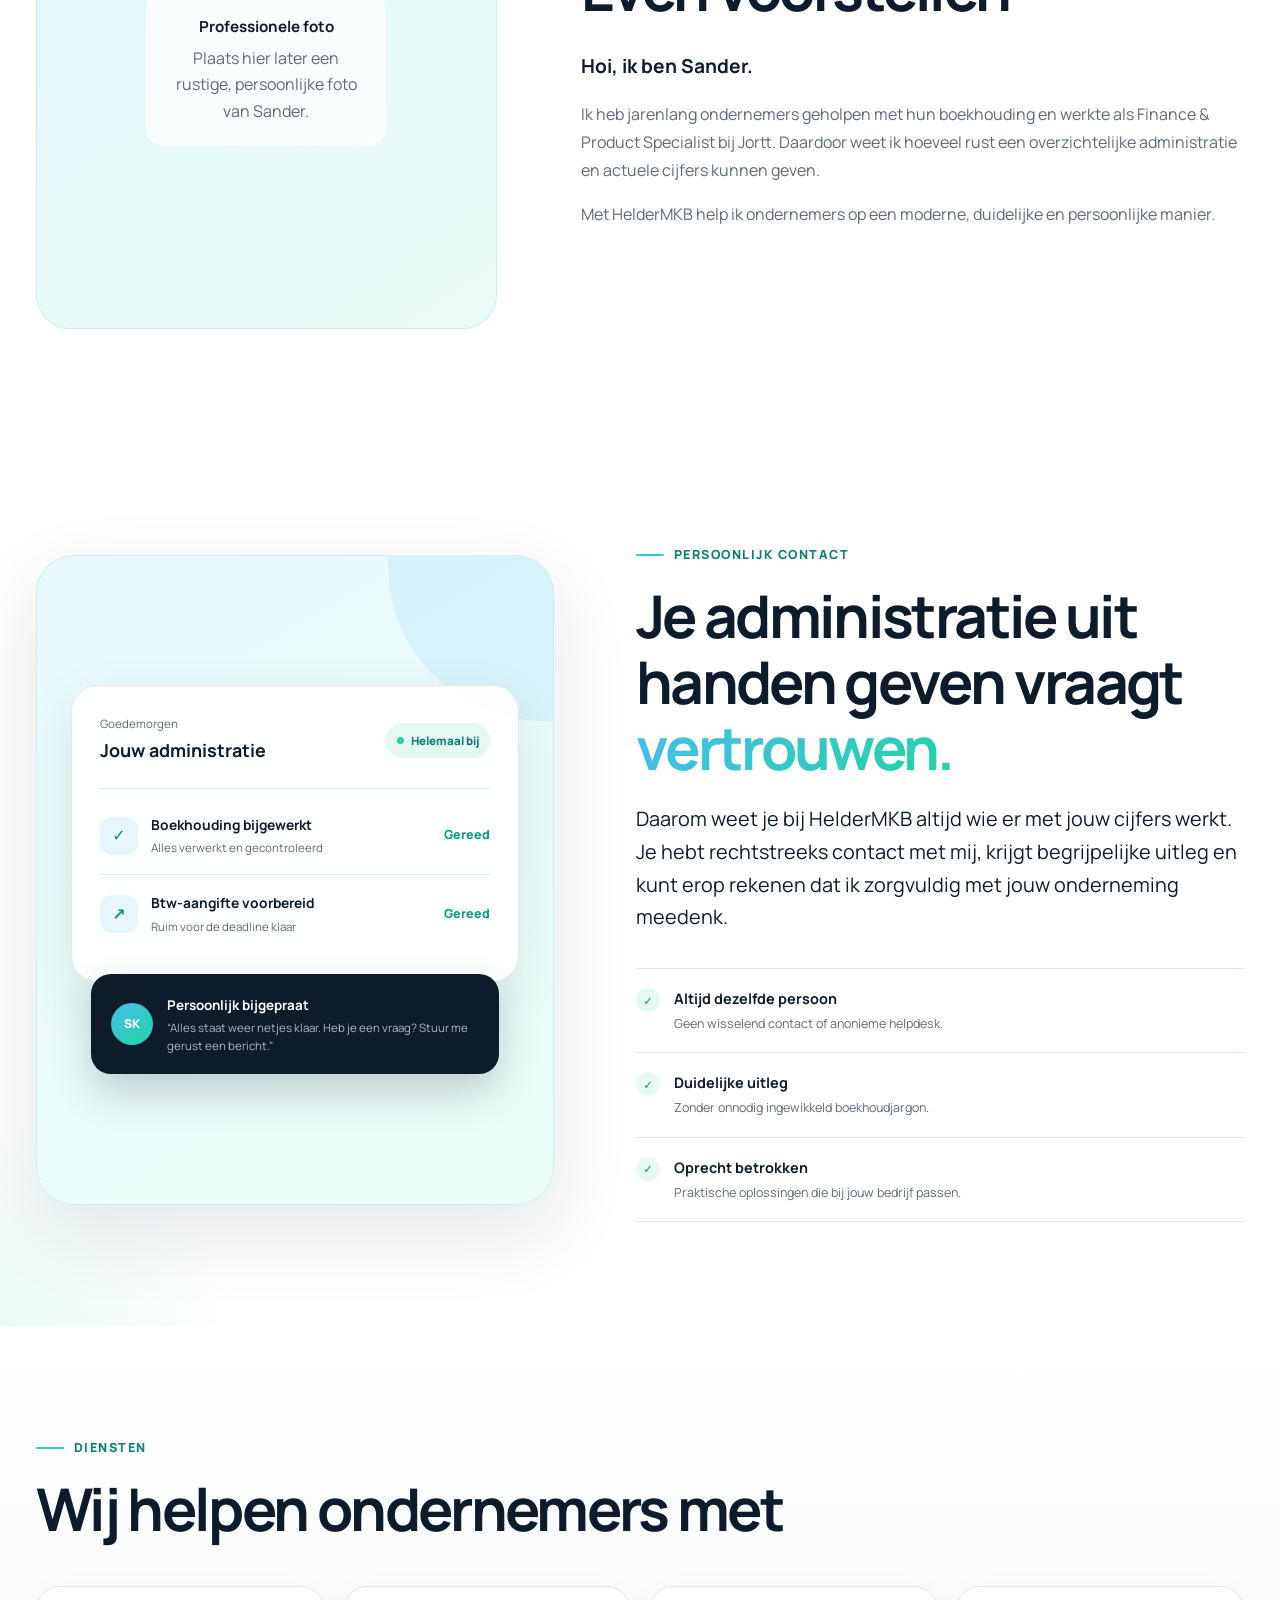
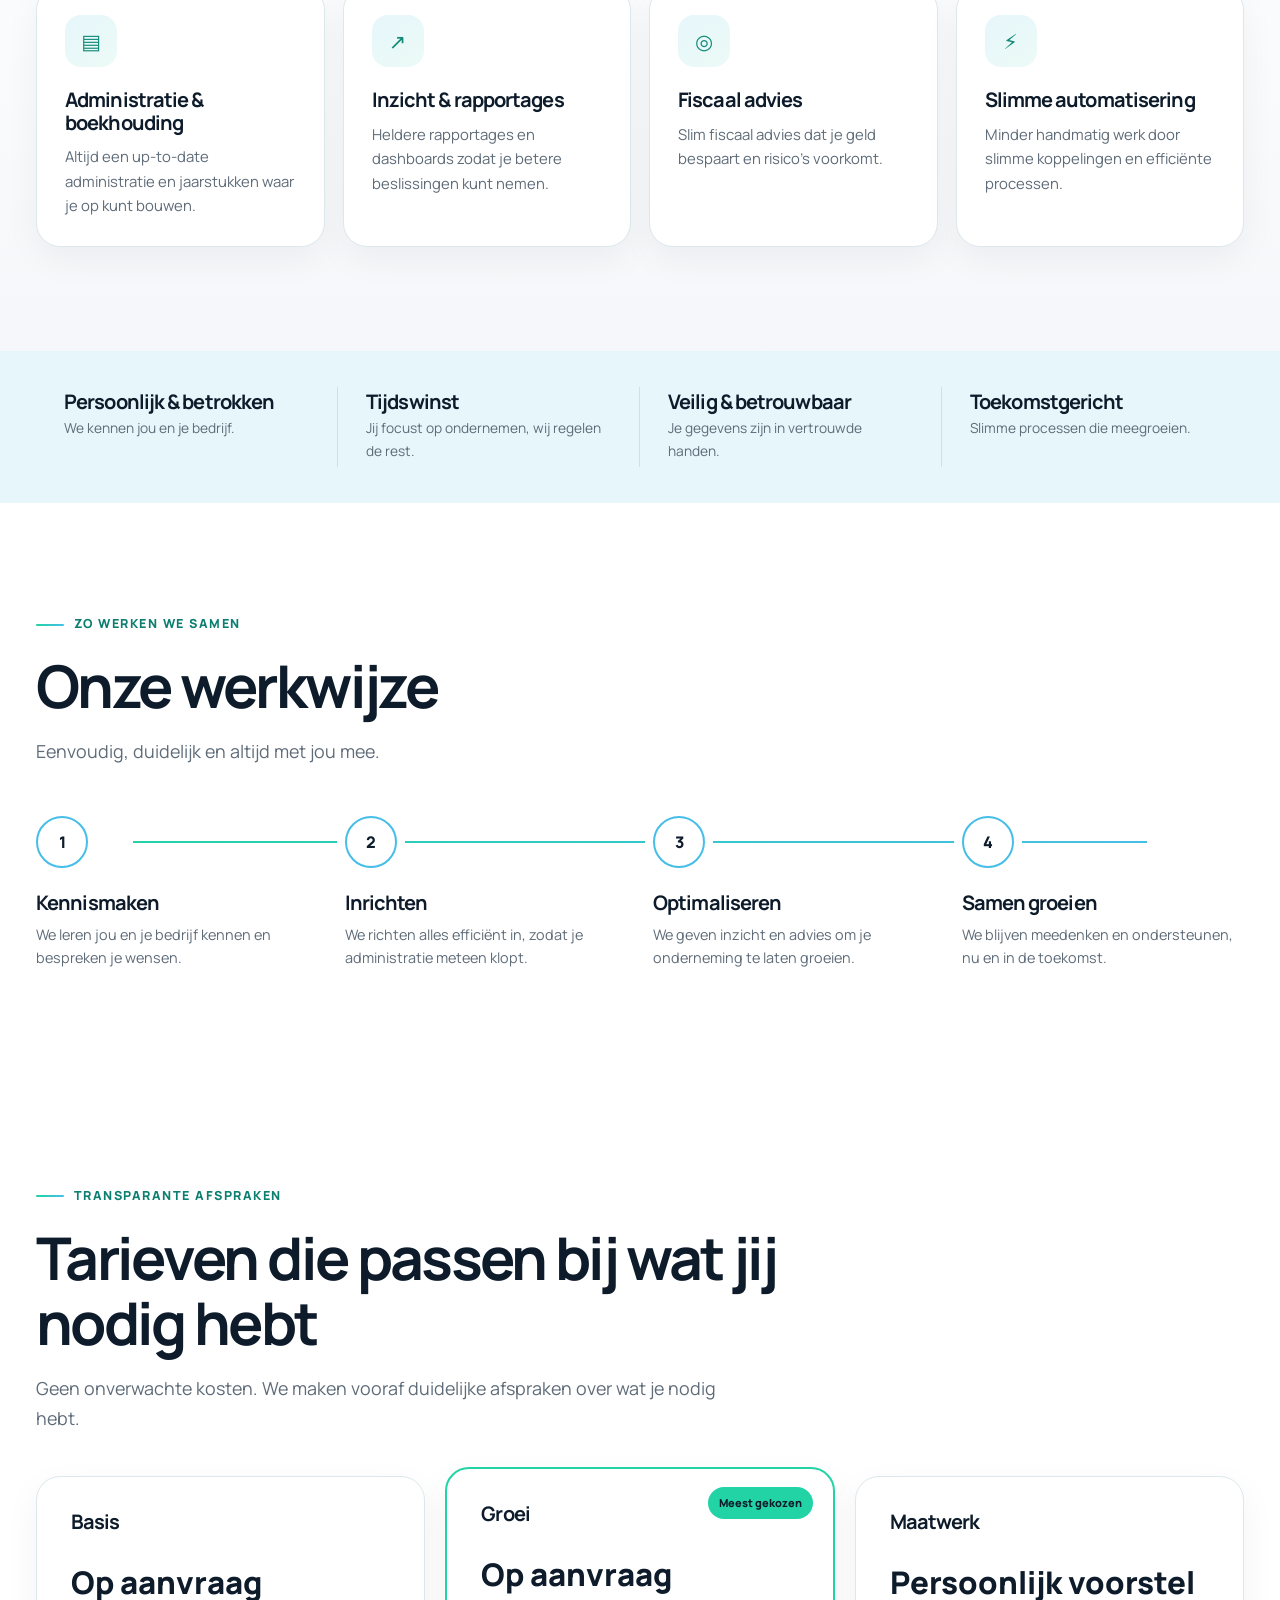
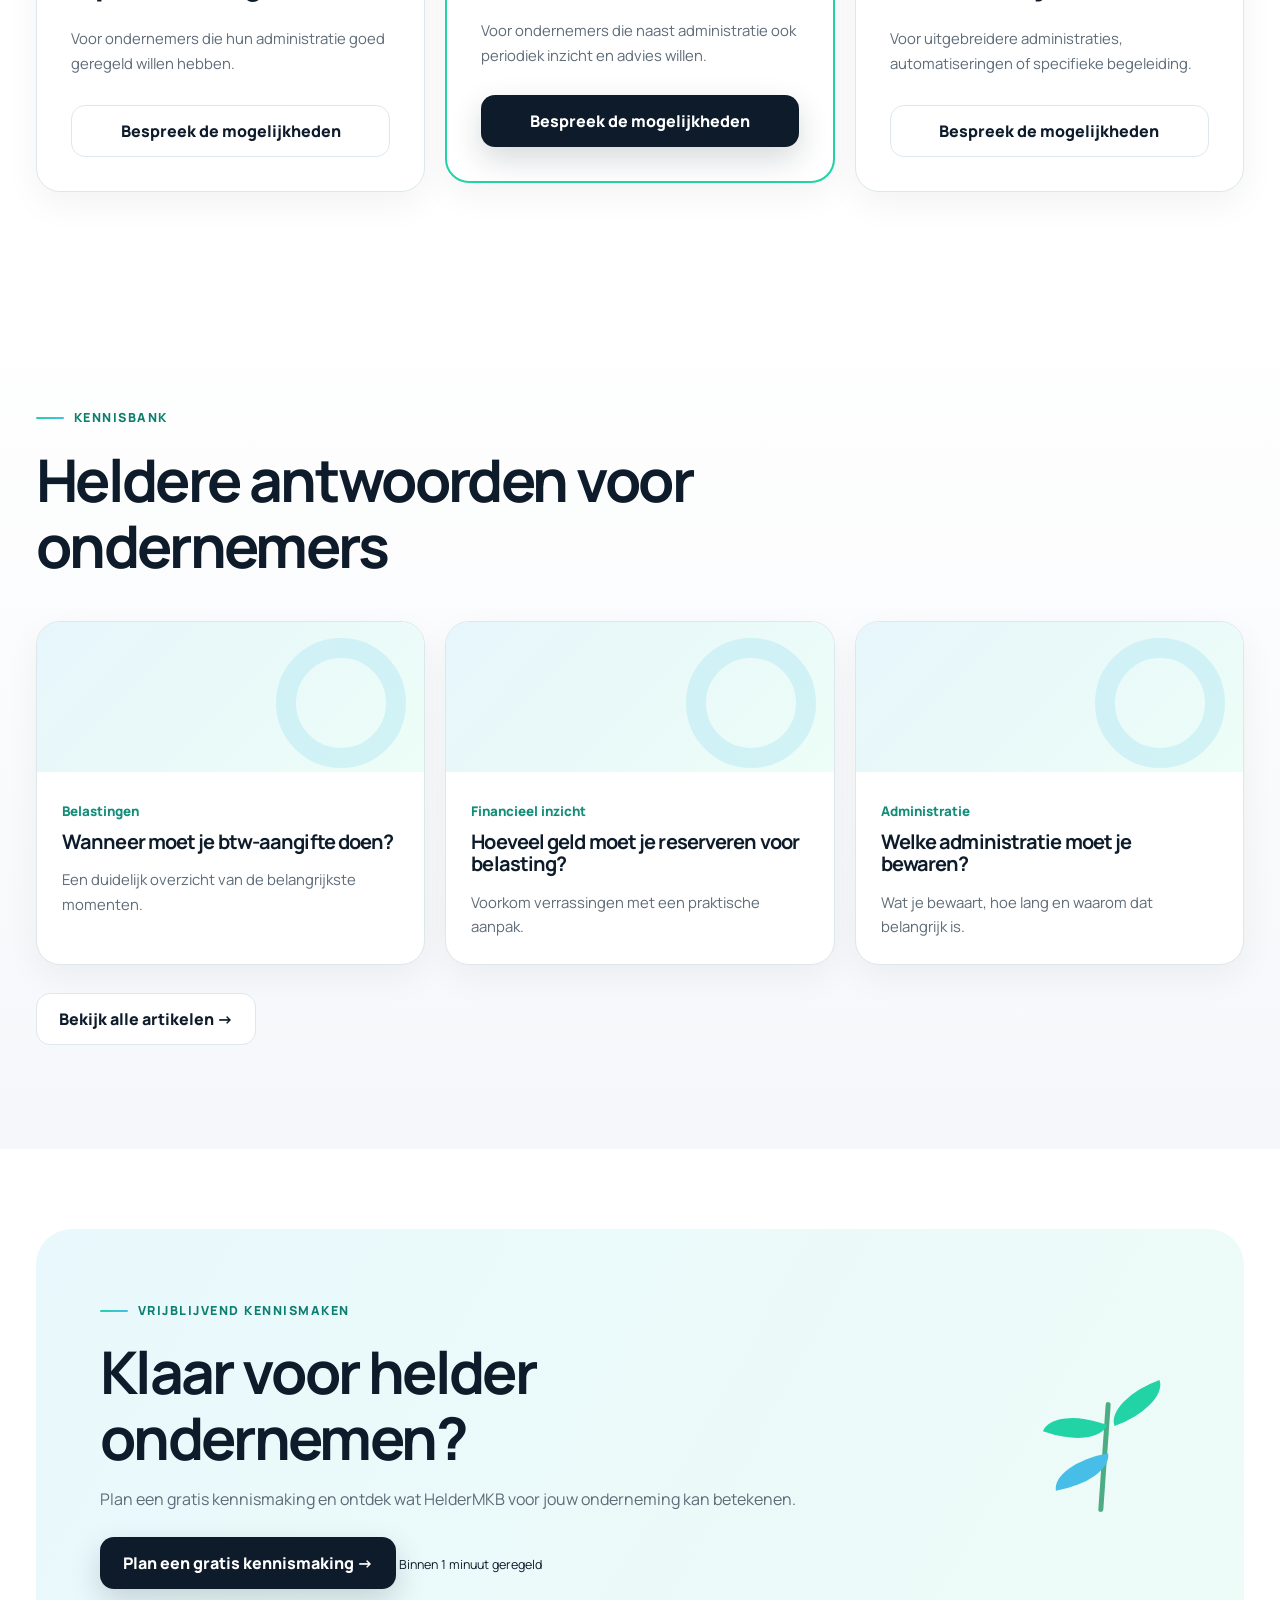
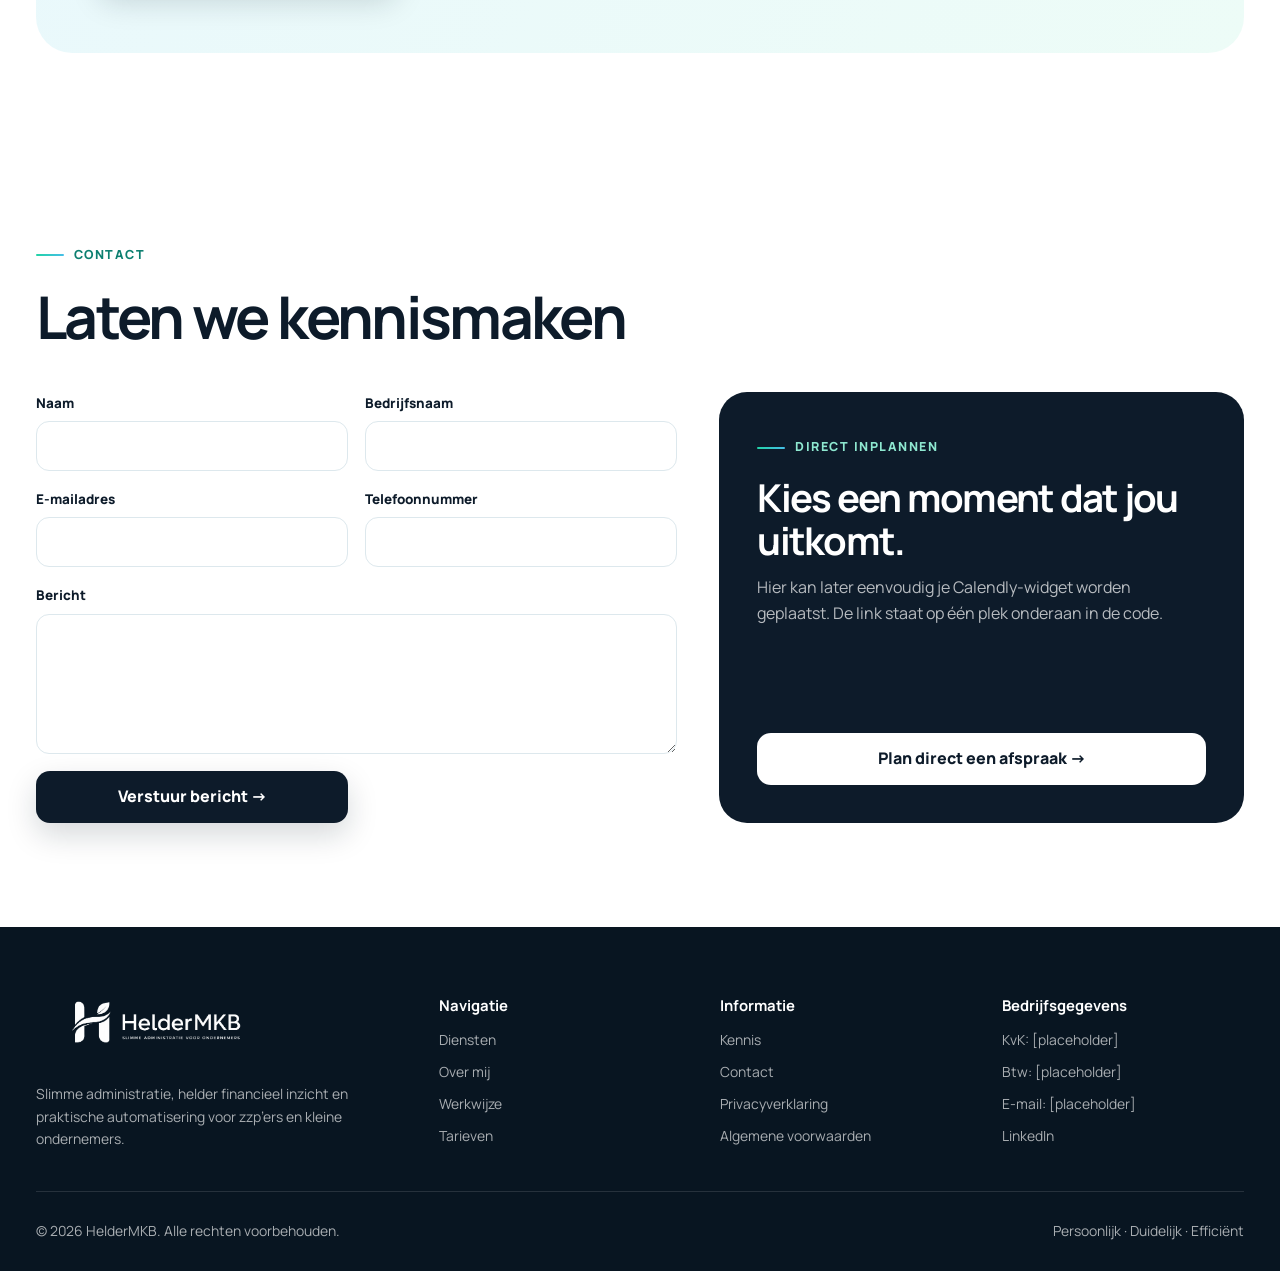
==== commit ae9076a6: "hero sectie verbeterd" ====
--- a/index.html
+++ b/index.html
@@ -333,7 +333,7 @@
           <span class="hero-title-line">Administratie die</span>
           <span class="hero-title-line">je <span class="gradient-text">lucht</span> geeft.</span>
         </h1>
-        <p class="hero-copy">Je administratie moet je helpen ondernemen, niet tegenhouden. Daarom zorgen wij voor overzicht, helder advies en persoonlijk contact. Zo weet je altijd waar je staat en houd jij tijd én rust over om te doen waar je goed in bent.</p>
+        <p class="hero-copy">Je administratie moet je helpen ondernemen, niet tegenhouden. Daarom zorgen wij voor overzicht, helder advies en persoonlijk contact. Zo weet je altijd waar je staat en houd jij tijd en rust over om te doen waar je goed in bent.</p>
 
         <div class="micro-trust">
           <span>Persoonlijk contact</span>
@@ -360,8 +360,10 @@
       </aside>
     </div>
 
-    <div class="hero-photo">
-      <img src="images/personal photos/portret-photo-mirrored-transaparant.png" alt="Sander Krol, oprichter van HelderMKB">
+    <div class="hero-visual">
+      <div class="hero-photo">
+        <img src="images/personal photos/portret-photo-mirrored-transaparant.png" alt="Sander Krol, oprichter van HelderMKB">
+      </div>
     </div>
   </div>
 </section>
--- a/style.css
+++ b/style.css
@@ -69,6 +69,8 @@
 }
 
 .hero-copy {
+  max-width: 540px;
+  line-height: 1.78;
   margin: var(--hero-space-5) 0 var(--hero-space-4);
 }
 
@@ -76,8 +78,8 @@
   position: relative;
   width: 100%;
   max-width: 610px;
-  margin-bottom: 0;
-  padding: 26px;
+  margin-bottom: var(--hero-space-5);
+  padding: 28px;
   border: 1px solid rgba(34, 211, 166, 0.32);
   border-radius: 20px;
   background: linear-gradient(135deg, rgba(236, 250, 246, 0.92), rgba(230, 246, 251, 0.74));
@@ -149,10 +151,11 @@
 }
 
 .hero-offer__accent {
-  margin-top: 5px;
+  margin-top: 8px;
   color: var(--navy);
-  font-size: 1.12rem;
-  line-height: 1.4;
+  font-size: 1.34rem;
+  line-height: 1.35;
+  letter-spacing: -0.025em;
 }
 
 .hero-offer__accent strong {
@@ -168,7 +171,7 @@
 
 .hero-offer__note {
   max-width: 540px;
-  margin-top: 10px;
+  margin-top: 12px;
   font-size: 0.7rem;
   line-height: 1.55;
 }
@@ -177,7 +180,7 @@
   display: flex;
   flex-wrap: wrap;
   gap: 14px;
-  margin-top: 18px;
+  margin-top: var(--hero-space-3);
 }
 
 .hero-offer__cta {
@@ -210,6 +213,11 @@
   transform: translateY(-2px);
 }
 
+.hero-visual {
+  position: relative;
+  min-width: 0;
+}
+
 .hero-photo {
   min-height: 900px;
   height: 900px;
@@ -217,12 +225,30 @@
 }
 
 .hero-photo::after {
-  display: none;
+  content: "";
+  position: absolute;
+  z-index: 0;
+  width: 145%;
+  height: 92%;
+  left: 38%;
+  top: 48%;
+  display: block;
+  background: radial-gradient(
+    ellipse at 42% 52%,
+    rgba(70, 190, 232, 0.1) 0%,
+    rgba(34, 211, 166, 0.055) 31%,
+    rgba(70, 190, 232, 0.018) 55%,
+    transparent 80%
+  );
+  filter: blur(22px);
+  transform: translate(-50%, -50%);
+  pointer-events: none;
 }
 
 .hero-photo img {
-  top: -122px;
-  width: 170%;
+  top: -146px;
+  left: 48%;
+  width: 180%;
 }
 
 /* Entrance transitions */
@@ -278,7 +304,7 @@
   min-height: 96px;
   display: flex;
   align-items: center;
-  padding: var(--hero-space-3) 0;
+  padding: 20px 0;
   border-top: 1px solid rgba(34, 211, 166, 0.15);
   border-radius: 0;
   background: linear-gradient(135deg, rgba(255, 255, 255, 0.94), rgba(236, 250, 246, 0.9));
@@ -295,7 +321,7 @@
 .trust-bar__items {
   display: grid;
   grid-template-columns: repeat(4, minmax(0, 1fr));
-  gap: var(--hero-space-4);
+  gap: 0;
 }
 
 .trust-bar__item {
@@ -304,6 +330,13 @@
   grid-template-columns: 28px minmax(0, 1fr);
   align-items: center;
   gap: 12px;
+  padding: 4px var(--hero-space-3);
+  border-left: 1px solid rgba(13, 27, 42, 0.08);
+}
+
+.trust-bar__item:first-child {
+  padding-left: 0;
+  border-left: 0;
 }
 
 .trust-bar__icon {
@@ -324,14 +357,14 @@
 }
 
 .trust-bar__item strong {
-  font-size: 0.78rem;
+  font-size: 0.82rem;
   line-height: 1.4;
 }
 
 .trust-bar__item small {
   margin-top: 3px;
   color: var(--muted);
-  font-size: 0.64rem;
+  font-size: 0.68rem;
   line-height: 1.45;
 }
 
@@ -351,8 +384,9 @@
   }
 
   .hero-photo img {
-    top: -112px;
-    width: min(124%, 740px);
+    top: -128px;
+    left: 48%;
+    width: min(132%, 790px);
   }
 
   .trust-bar__inner {
@@ -361,7 +395,20 @@
 
   .trust-bar__items {
     grid-template-columns: repeat(2, minmax(0, 1fr));
-    gap: var(--hero-space-3);
+    gap: 0;
+  }
+
+  .trust-bar__item {
+    padding: var(--hero-space-2) var(--hero-space-3);
+  }
+
+  .trust-bar__item:nth-child(odd) {
+    padding-left: 0;
+    border-left: 0;
+  }
+
+  .trust-bar__item:nth-child(n + 3) {
+    border-top: 1px solid rgba(13, 27, 42, 0.08);
   }
 
 }
@@ -387,8 +434,9 @@
   }
 
   .hero-photo img {
-    top: -96px;
-    width: min(122%, 700px);
+    top: -112px;
+    left: 49%;
+    width: min(130%, 750px);
   }
 
   .trust-bar-section {
@@ -430,7 +478,7 @@
   }
 
   .hero-offer {
-    padding: 20px;
+    padding: 22px;
   }
 
   .hero-offer__header {
@@ -444,7 +492,7 @@
   }
 
   .hero-offer__accent {
-    font-size: 1rem;
+    font-size: 1.16rem;
   }
 
   .hero-offer__actions {
@@ -462,8 +510,9 @@
   }
 
   .hero-photo img {
-    top: -72px;
-    width: 138%;
+    top: -88px;
+    left: 50%;
+    width: 146%;
   }
 
   .trust-bar-section {
@@ -485,7 +534,17 @@
 
   .trust-bar__items {
     grid-template-columns: 1fr;
-    gap: var(--hero-space-2);
+    gap: 0;
+  }
+
+  .trust-bar__item,
+  .trust-bar__item:nth-child(odd) {
+    padding: var(--hero-space-2) 0;
+    border-left: 0;
+  }
+
+  .trust-bar__item:nth-child(n + 2) {
+    border-top: 1px solid rgba(13, 27, 42, 0.08);
   }
 
   .personal-intro {
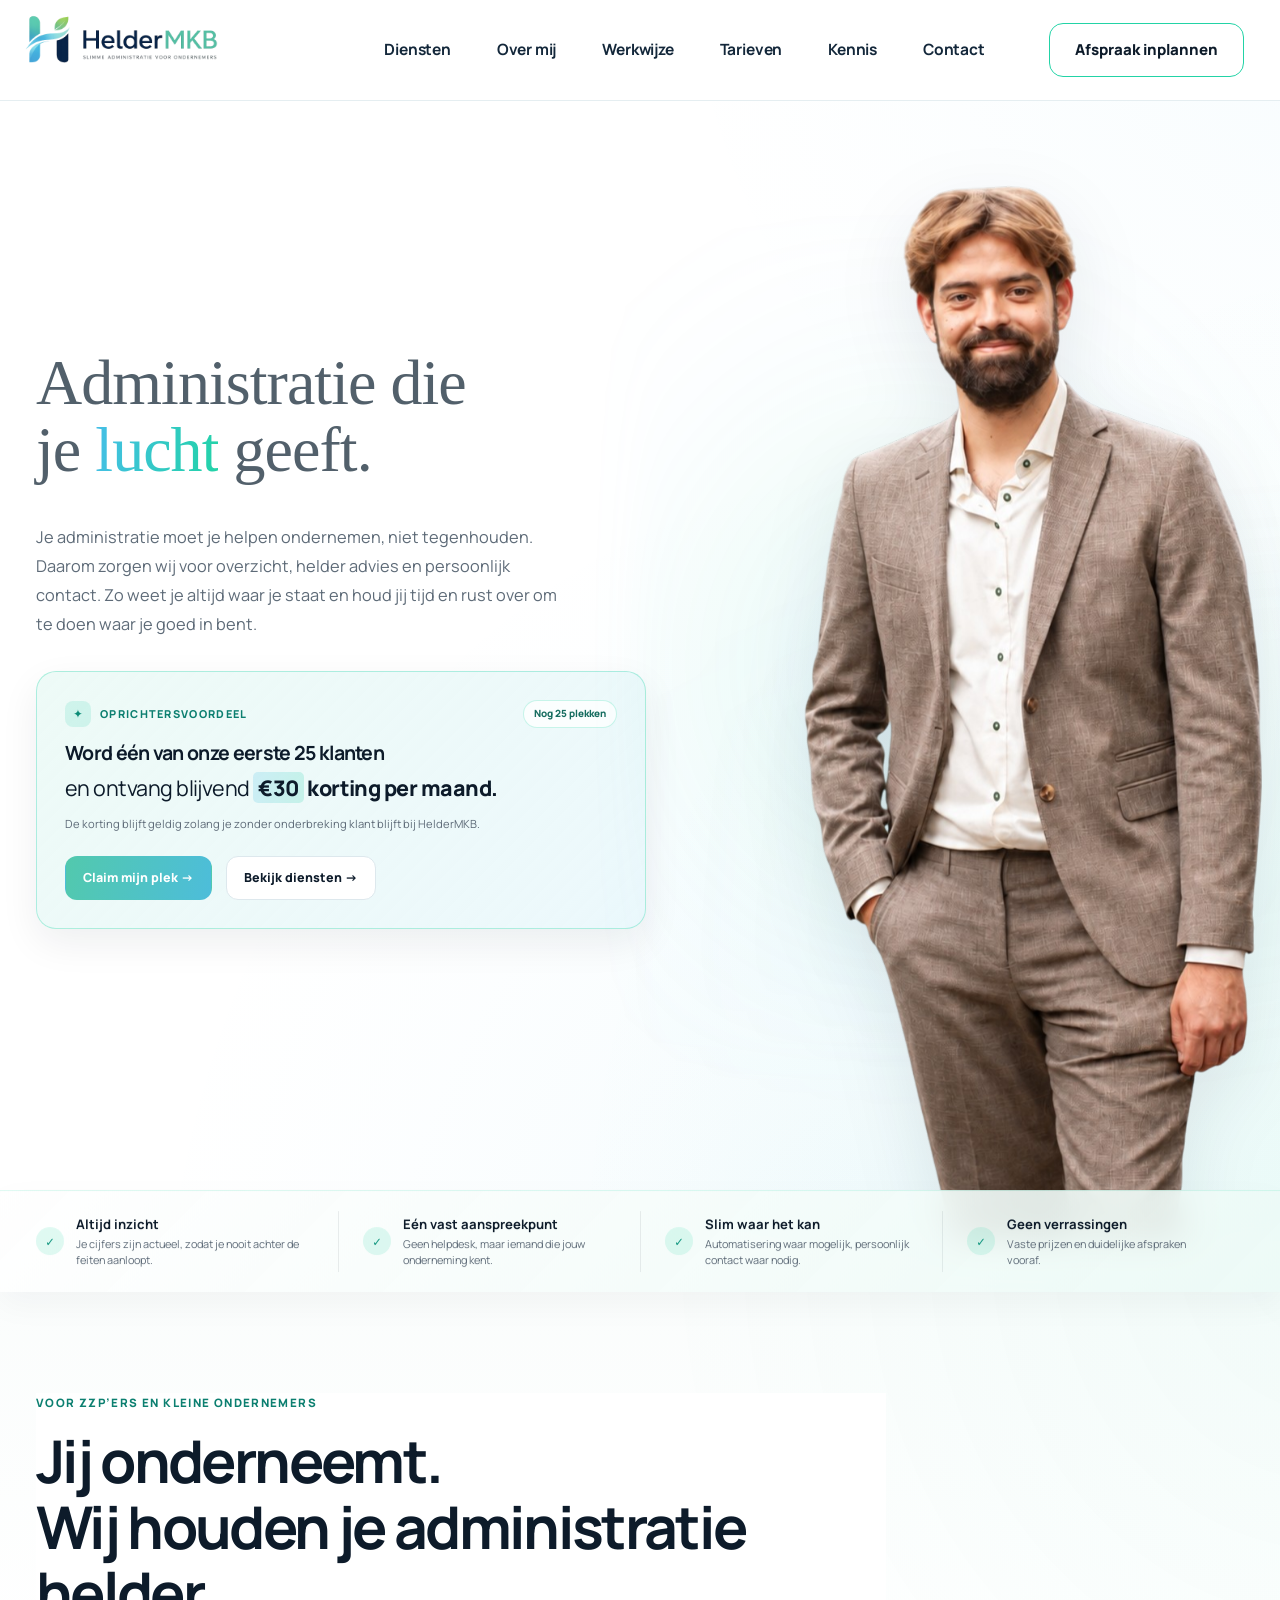
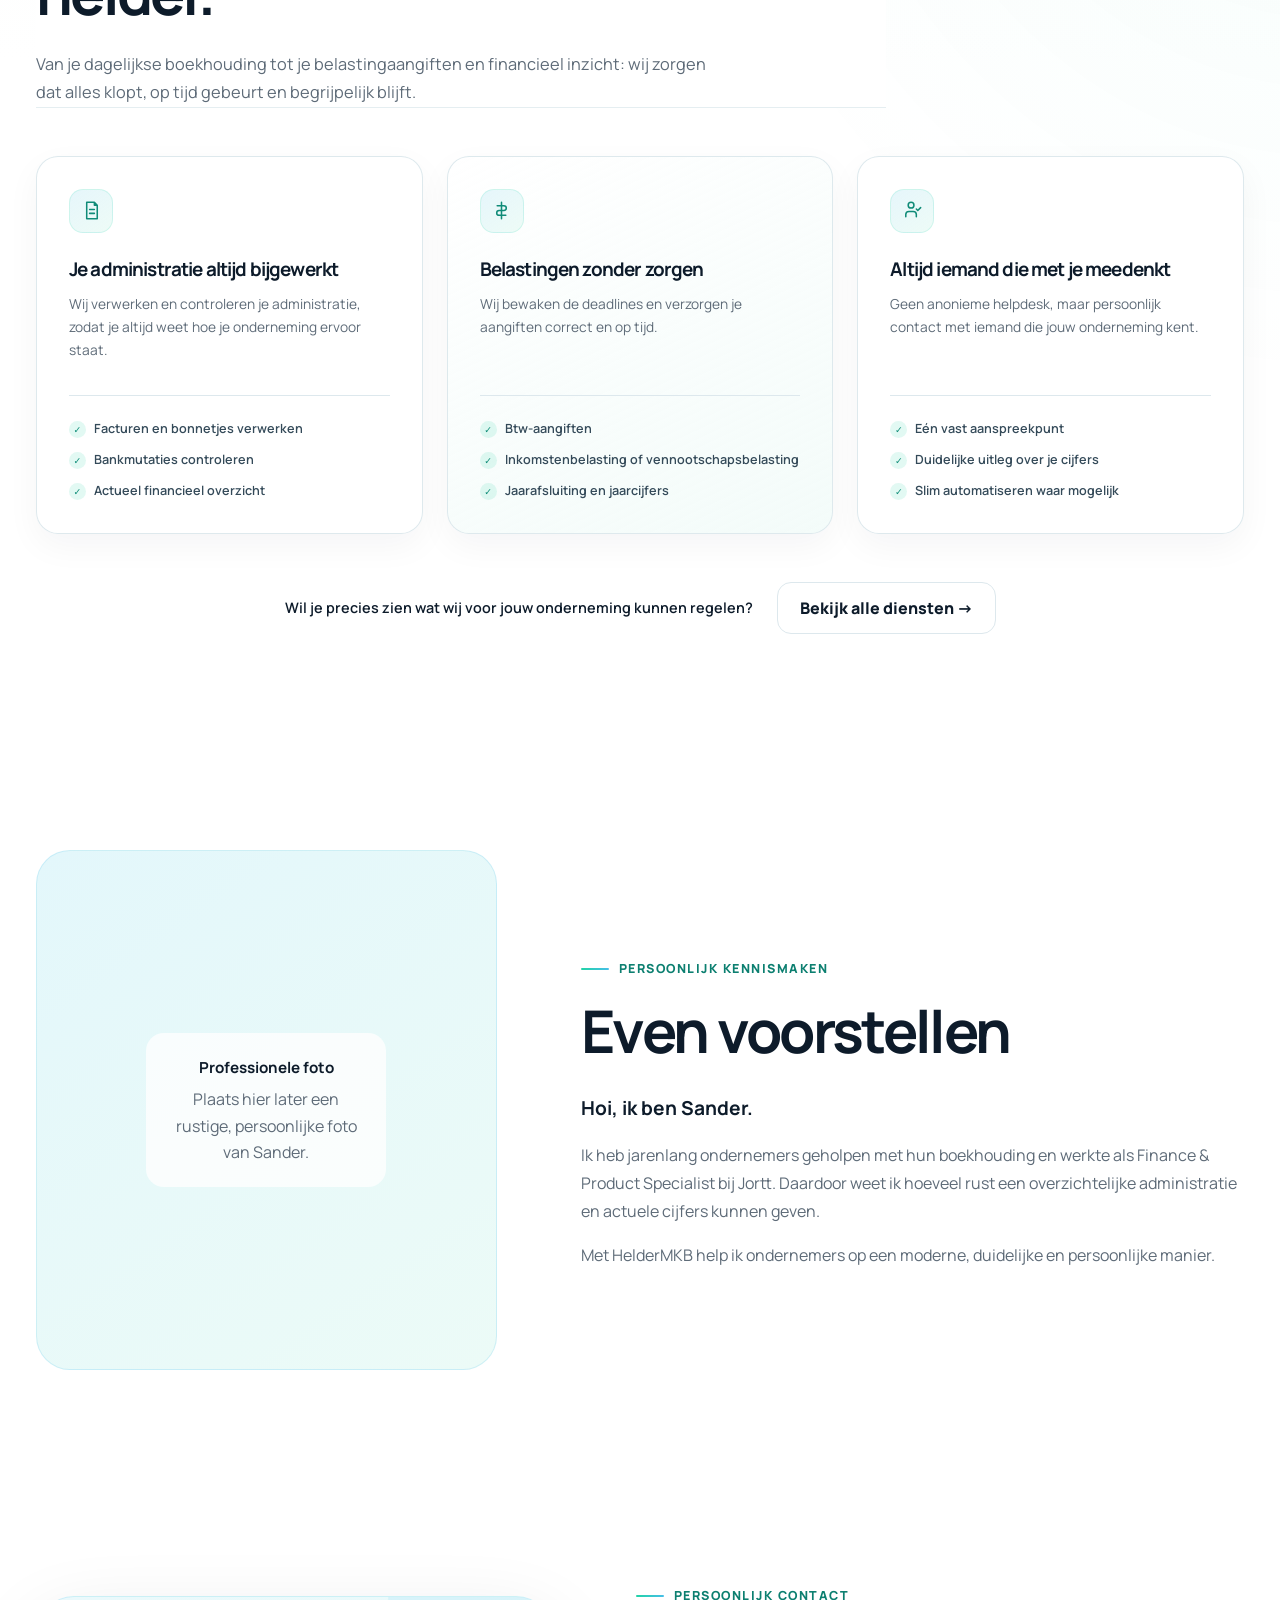
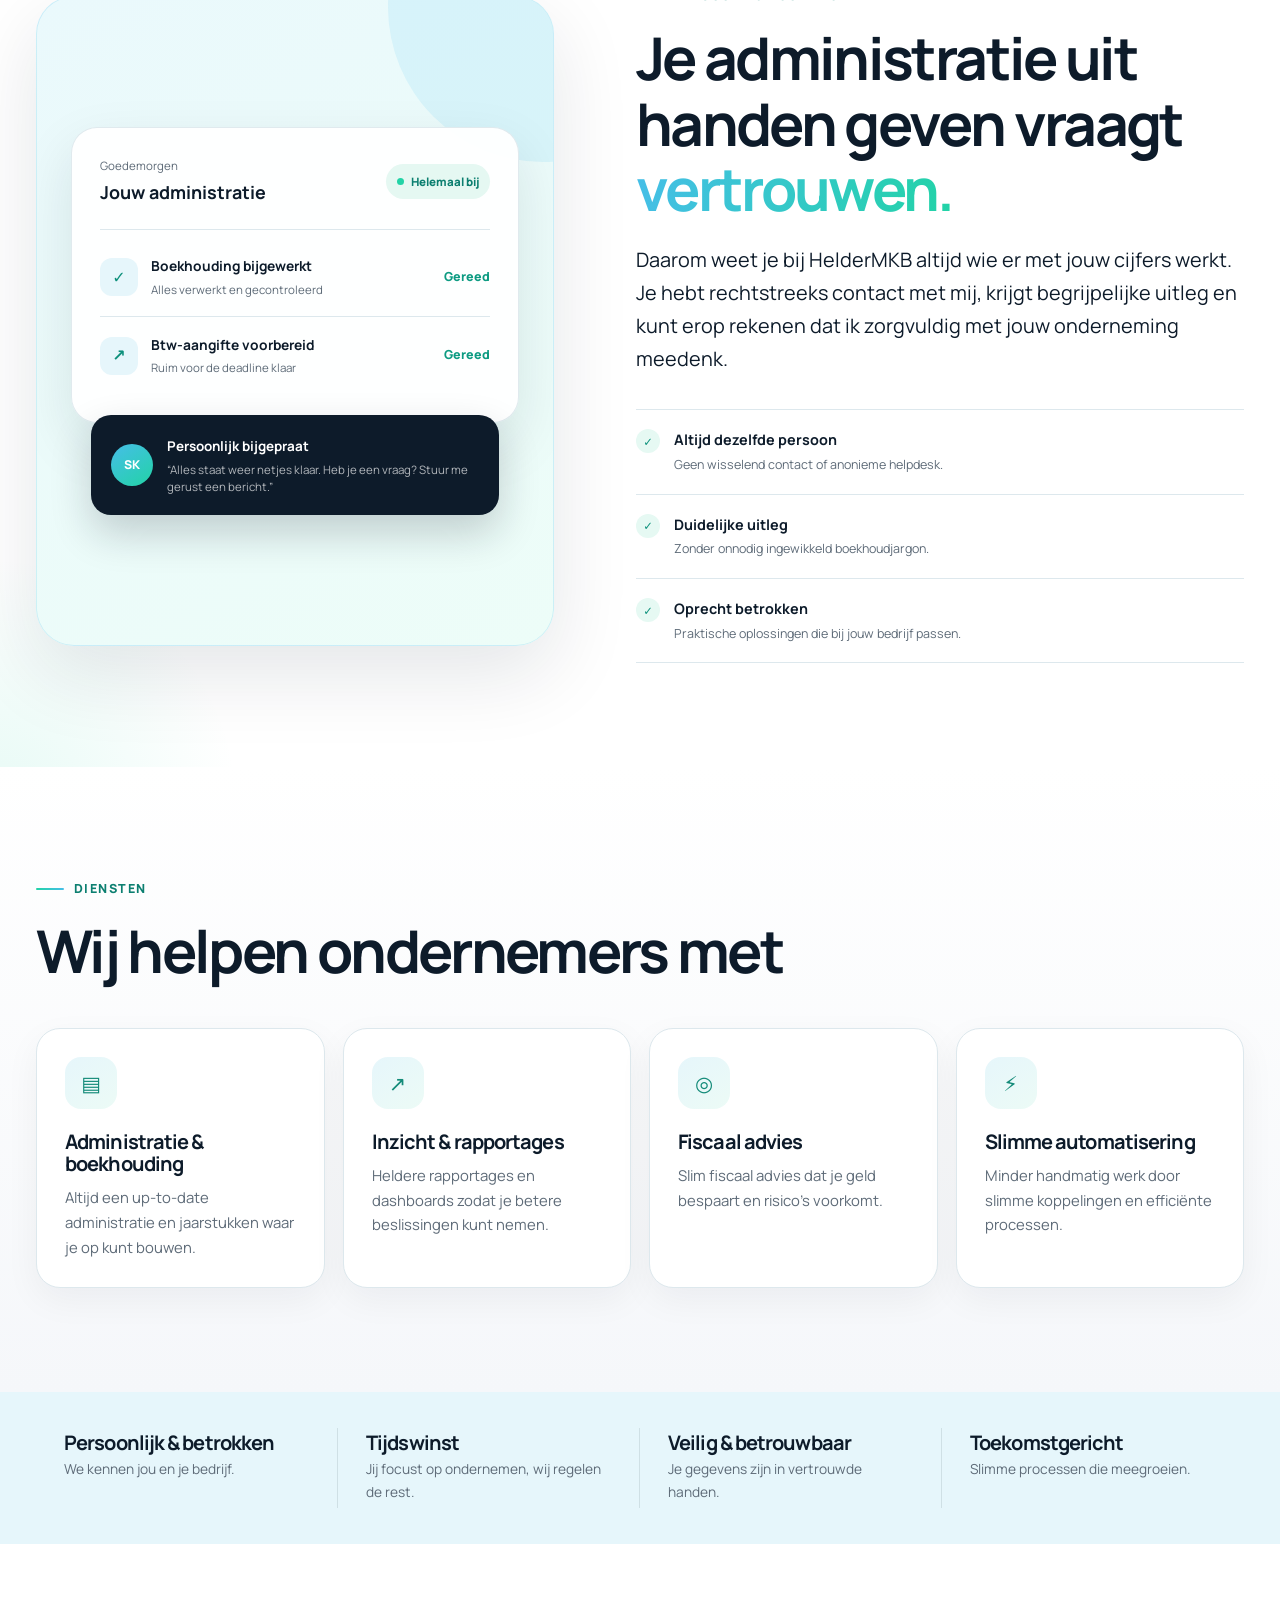
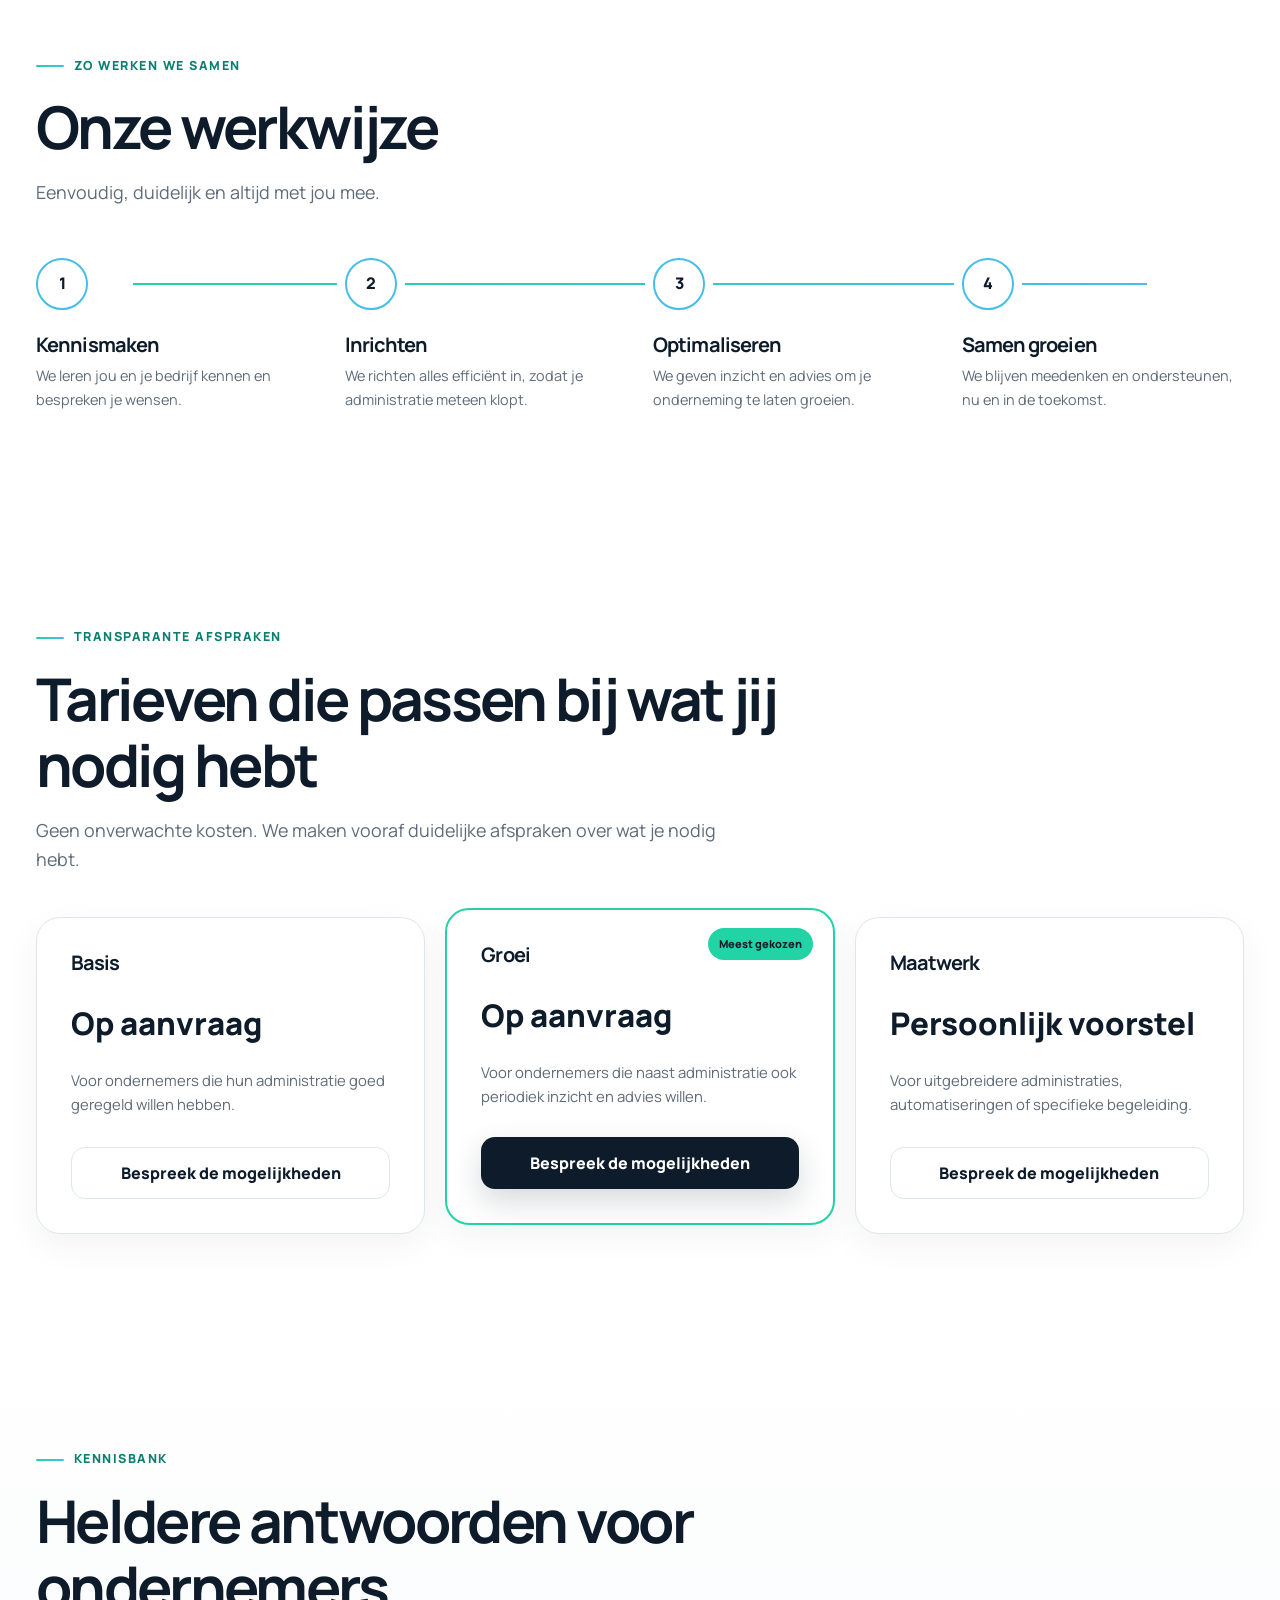
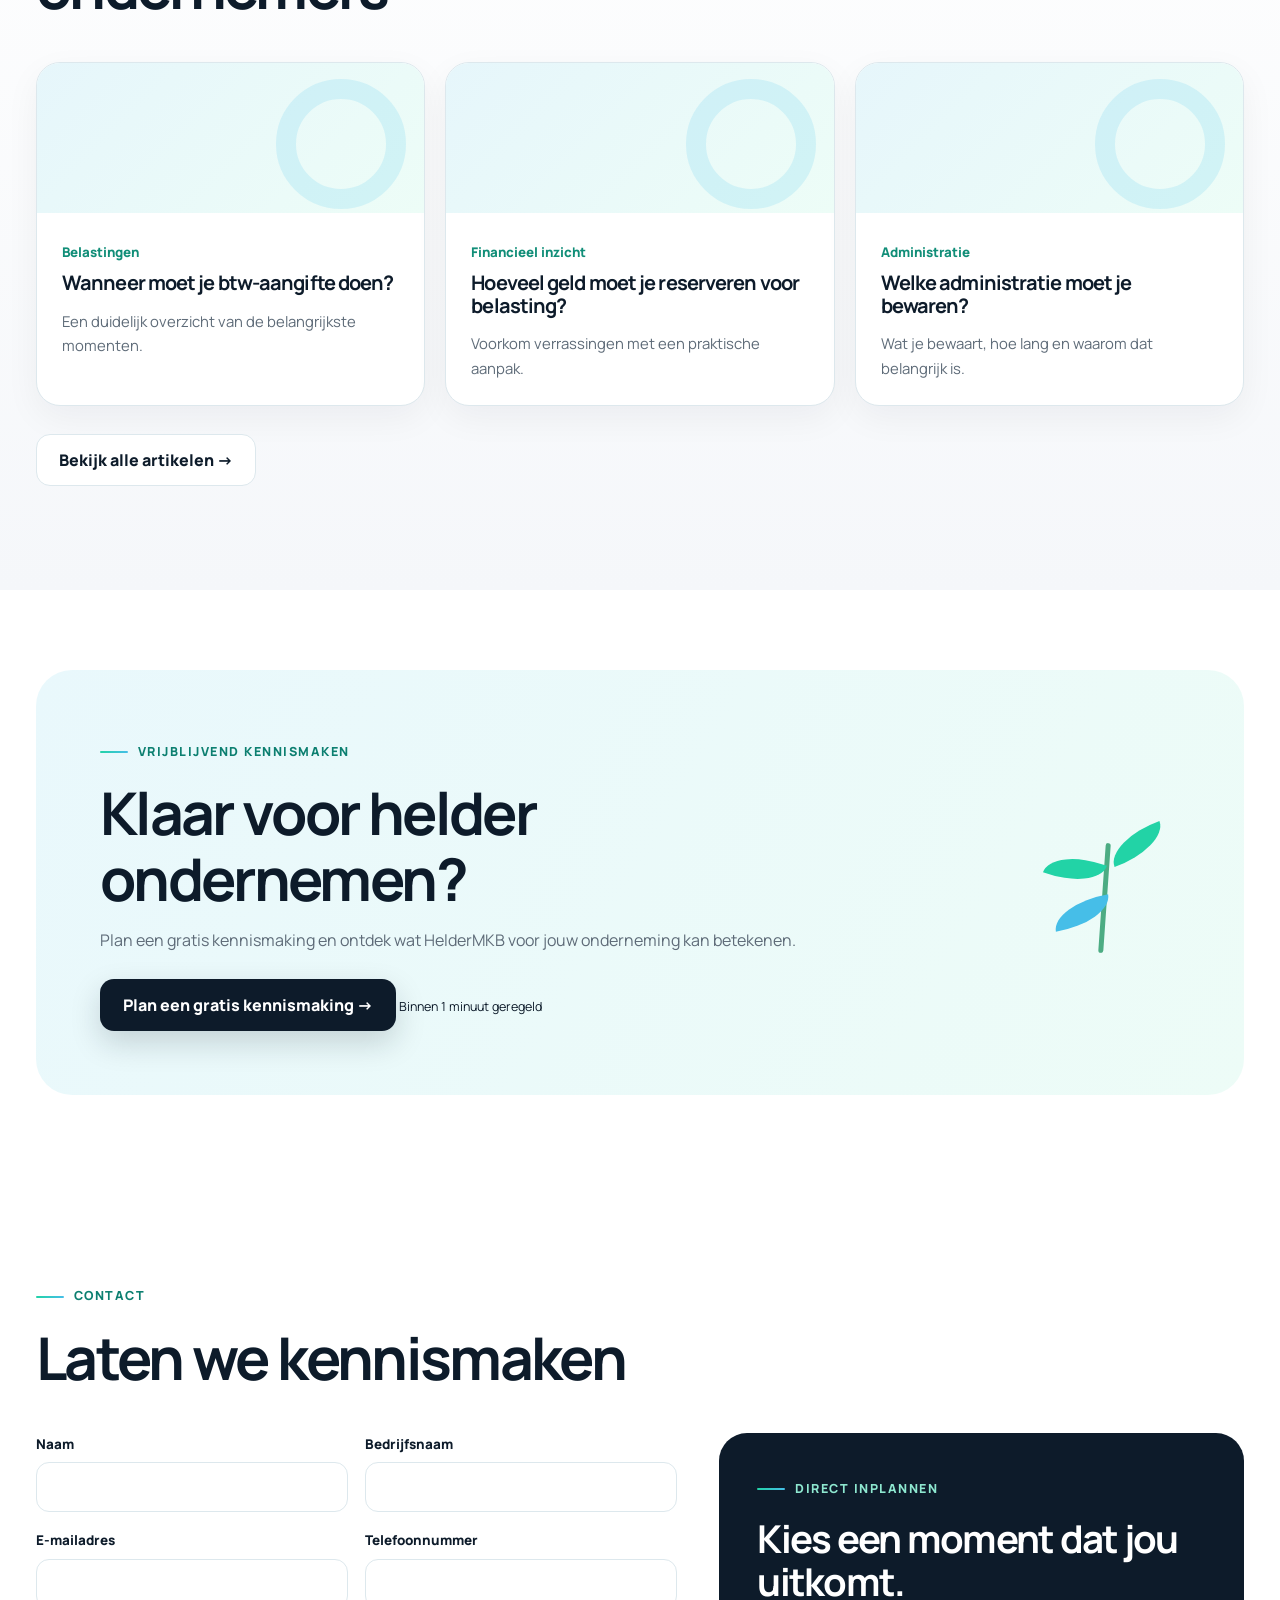
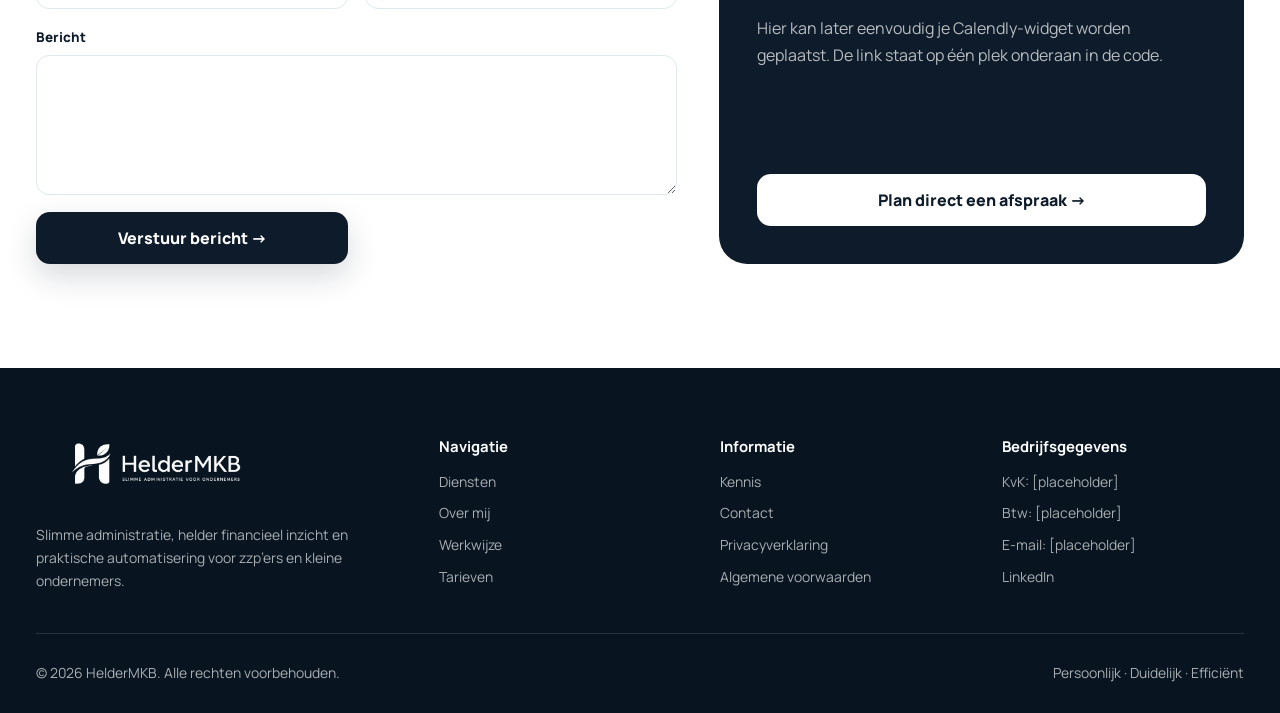
==== commit 5803a1b2: "2e sectie aangepakt" ====
--- a/index.html
+++ b/index.html
@@ -395,6 +395,68 @@
   </div>
 </section>
 
+<section class="support-section" aria-labelledby="wat-we-regelen">
+  <div class="container">
+    <header class="support-section__header">
+      <span class="support-section__eyebrow">Voor zzp’ers en kleine ondernemers</span>
+      <h2 id="wat-we-regelen">Jij onderneemt.<br>Wij houden je administratie helder.</h2>
+      <p>Van je dagelijkse boekhouding tot je belastingaangiften en financieel inzicht: wij zorgen dat alles klopt, op tijd gebeurt en begrijpelijk blijft.</p>
+    </header>
+
+    <div class="support-grid">
+      <article class="support-block">
+        <div class="support-block__icon" aria-hidden="true">
+          <svg viewBox="0 0 24 24" fill="none">
+            <path d="M7 3.5h8l3 3V20.5H7zM15 3.5v3h3M10 11h5M10 15h5" stroke="currentColor" stroke-width="1.6" stroke-linecap="round" stroke-linejoin="round"/>
+          </svg>
+        </div>
+        <h3>Je administratie altijd bijgewerkt</h3>
+        <p>Wij verwerken en controleren je administratie, zodat je altijd weet hoe je onderneming ervoor staat.</p>
+        <ul>
+          <li>Facturen en bonnetjes verwerken</li>
+          <li>Bankmutaties controleren</li>
+          <li>Actueel financieel overzicht</li>
+        </ul>
+      </article>
+
+      <article class="support-block">
+        <div class="support-block__icon" aria-hidden="true">
+          <svg viewBox="0 0 24 24" fill="none">
+            <path d="M12 3.5v17M7.5 7h7a2.5 2.5 0 0 1 0 5h-5a2.5 2.5 0 0 0 0 5h7" stroke="currentColor" stroke-width="1.6" stroke-linecap="round" stroke-linejoin="round"/>
+          </svg>
+        </div>
+        <h3>Belastingen zonder zorgen</h3>
+        <p>Wij bewaken de deadlines en verzorgen je aangiften correct en op tijd.</p>
+        <ul>
+          <li>Btw-aangiften</li>
+          <li>Inkomstenbelasting of vennootschapsbelasting</li>
+          <li>Jaarafsluiting en jaarcijfers</li>
+        </ul>
+      </article>
+
+      <article class="support-block">
+        <div class="support-block__icon" aria-hidden="true">
+          <svg viewBox="0 0 24 24" fill="none">
+            <path d="M5 18.5v-2.25A3.25 3.25 0 0 1 8.25 13h4.5A3.25 3.25 0 0 1 16 16.25v2.25M10.5 9.5a3 3 0 1 0 0-6 3 3 0 0 0 0 6ZM16 10.5l1.5 1.5 3-3" stroke="currentColor" stroke-width="1.6" stroke-linecap="round" stroke-linejoin="round"/>
+          </svg>
+        </div>
+        <h3>Altijd iemand die met je meedenkt</h3>
+        <p>Geen anonieme helpdesk, maar persoonlijk contact met iemand die jouw onderneming kent.</p>
+        <ul>
+          <li>Eén vast aanspreekpunt</li>
+          <li>Duidelijke uitleg over je cijfers</li>
+          <li>Slim automatiseren waar mogelijk</li>
+        </ul>
+      </article>
+    </div>
+
+    <div class="support-section__cta">
+      <p>Wil je precies zien wat wij voor jouw onderneming kunnen regelen?</p>
+      <a href="#diensten" class="btn btn-secondary">Bekijk alle diensten →</a>
+    </div>
+  </div>
+</section>
+
 <section class="personal-intro" aria-labelledby="even-voorstellen">
   <div class="container personal-intro-grid">
     <div class="personal-intro-photo" role="img" aria-label="Plaats voor een professionele foto van Sander">
--- a/style.css
+++ b/style.css
@@ -368,8 +368,159 @@
   line-height: 1.45;
 }
 
-.personal-intro {
-  padding-top: 168px;
+/* Concrete support section */
+.support-section {
+  position: relative;
+  padding: 152px 0 112px;
+  background:
+    radial-gradient(70% 90% at 104% 0%, rgba(34, 211, 166, 0.045), transparent 76%),
+    linear-gradient(180deg, rgba(245, 250, 249, 0.52), #fff 38%);
+}
+
+.support-section__header {
+  position: static;
+  max-width: 850px;
+  opacity: 1;
+  transform: none;
+  animation: none;
+  transition: none;
+}
+
+.support-section__eyebrow {
+  position: static;
+  display: block;
+  margin-bottom: var(--hero-space-2);
+  color: #0c7f70;
+  font-size: 0.72rem;
+  font-weight: 800;
+  letter-spacing: 0.12em;
+  text-transform: uppercase;
+  opacity: 1;
+  transform: none;
+  animation: none;
+  transition: none;
+}
+
+.support-section__header h2 {
+  position: static;
+  max-width: 820px;
+  opacity: 1;
+  transform: none;
+  animation: none;
+  transition: none;
+}
+
+.support-section__header > p {
+  position: static;
+  max-width: 670px;
+  margin-top: var(--hero-space-3);
+  font-size: 1.02rem;
+  line-height: 1.75;
+  opacity: 1;
+  transform: none;
+  animation: none;
+  transition: none;
+}
+
+.support-grid {
+  display: grid;
+  grid-template-columns: repeat(3, minmax(0, 1fr));
+  align-items: stretch;
+  gap: var(--hero-space-3);
+  margin-top: var(--hero-space-6);
+}
+
+.support-block {
+  display: flex;
+  flex-direction: column;
+  min-width: 0;
+  padding: var(--hero-space-4);
+  border: 1px solid rgba(221, 232, 237, 0.95);
+  border-radius: 22px;
+  background: rgba(255, 255, 255, 0.84);
+  box-shadow: 0 12px 34px rgba(13, 27, 42, 0.045);
+}
+
+.support-block:nth-child(2) {
+  background: linear-gradient(155deg, rgba(255, 255, 255, 0.92), rgba(238, 250, 247, 0.68));
+}
+
+.support-block__icon {
+  width: 44px;
+  height: 44px;
+  display: grid;
+  place-items: center;
+  margin-bottom: var(--hero-space-3);
+  border: 1px solid rgba(34, 211, 166, 0.15);
+  border-radius: 14px;
+  background: linear-gradient(145deg, var(--ice), rgba(236, 251, 246, 0.92));
+  color: #108b78;
+}
+
+.support-block__icon svg {
+  width: 23px;
+  height: 23px;
+}
+
+.support-block h3 {
+  max-width: 330px;
+  font-size: 1.18rem;
+  line-height: 1.3;
+}
+
+.support-block > p {
+  min-height: 78px;
+  margin-top: 12px;
+  font-size: 0.86rem;
+  line-height: 1.65;
+}
+
+.support-block ul {
+  display: grid;
+  gap: 12px;
+  margin-top: var(--hero-space-3);
+  padding-top: var(--hero-space-3);
+  border-top: 1px solid var(--line);
+  list-style: none;
+}
+
+.support-block li {
+  position: relative;
+  padding-left: 25px;
+  color: #344a59;
+  font-size: 0.79rem;
+  font-weight: 600;
+  line-height: 1.5;
+}
+
+.support-block li::before {
+  content: "✓";
+  position: absolute;
+  left: 0;
+  top: 1px;
+  width: 17px;
+  height: 17px;
+  display: grid;
+  place-items: center;
+  border-radius: 50%;
+  background: rgba(34, 211, 166, 0.13);
+  color: #0c8b76;
+  font-size: 0.58rem;
+  font-weight: 800;
+}
+
+.support-section__cta {
+  display: flex;
+  align-items: center;
+  justify-content: center;
+  gap: var(--hero-space-3);
+  margin-top: var(--hero-space-6);
+}
+
+.support-section__cta p {
+  color: var(--navy);
+  font-size: 0.9rem;
+  font-weight: 600;
 }
 
 @media (max-width: 1120px) {
@@ -411,11 +562,27 @@
     border-top: 1px solid rgba(13, 27, 42, 0.08);
   }
 
+  .support-grid {
+    grid-template-columns: repeat(2, minmax(0, 1fr));
+  }
+
+  .support-block:last-child {
+    grid-column: 1 / -1;
+  }
+
+  .support-block:last-child > p {
+    min-height: 0;
+  }
+
 }
 
 @media (max-width: 980px) {
   .hero {
     padding-bottom: 112px;
+  }
+
+  .support-section {
+    padding: 96px 0;
   }
 
   .hero-grid {
@@ -458,10 +625,6 @@
     font-size: 0.68rem;
   }
 
-  .personal-intro {
-    padding-top: 104px;
-  }
-
 }
 
 @media (max-width: 640px) {
@@ -547,8 +710,43 @@
     border-top: 1px solid rgba(13, 27, 42, 0.08);
   }
 
-  .personal-intro {
-    padding-top: 76px;
+  .support-section {
+    padding: 80px 0;
+  }
+
+  .support-section__header h2 {
+    font-size: clamp(2.2rem, 11vw, 3rem);
+  }
+
+  .support-section__header > p {
+    font-size: 0.94rem;
+  }
+
+  .support-grid {
+    grid-template-columns: 1fr;
+    gap: var(--hero-space-2);
+    margin-top: var(--hero-space-5);
+  }
+
+  .support-block,
+  .support-block:last-child {
+    grid-column: auto;
+    padding: var(--hero-space-3);
+  }
+
+  .support-block > p {
+    min-height: 0;
+  }
+
+  .support-section__cta {
+    align-items: stretch;
+    flex-direction: column;
+    gap: var(--hero-space-2);
+    margin-top: var(--hero-space-5);
+  }
+
+  .support-section__cta .btn {
+    width: 100%;
   }
 
 }
@@ -565,4 +763,5 @@
     transition-duration: 0.01ms;
     transition-delay: 0ms;
   }
-}
+
+}
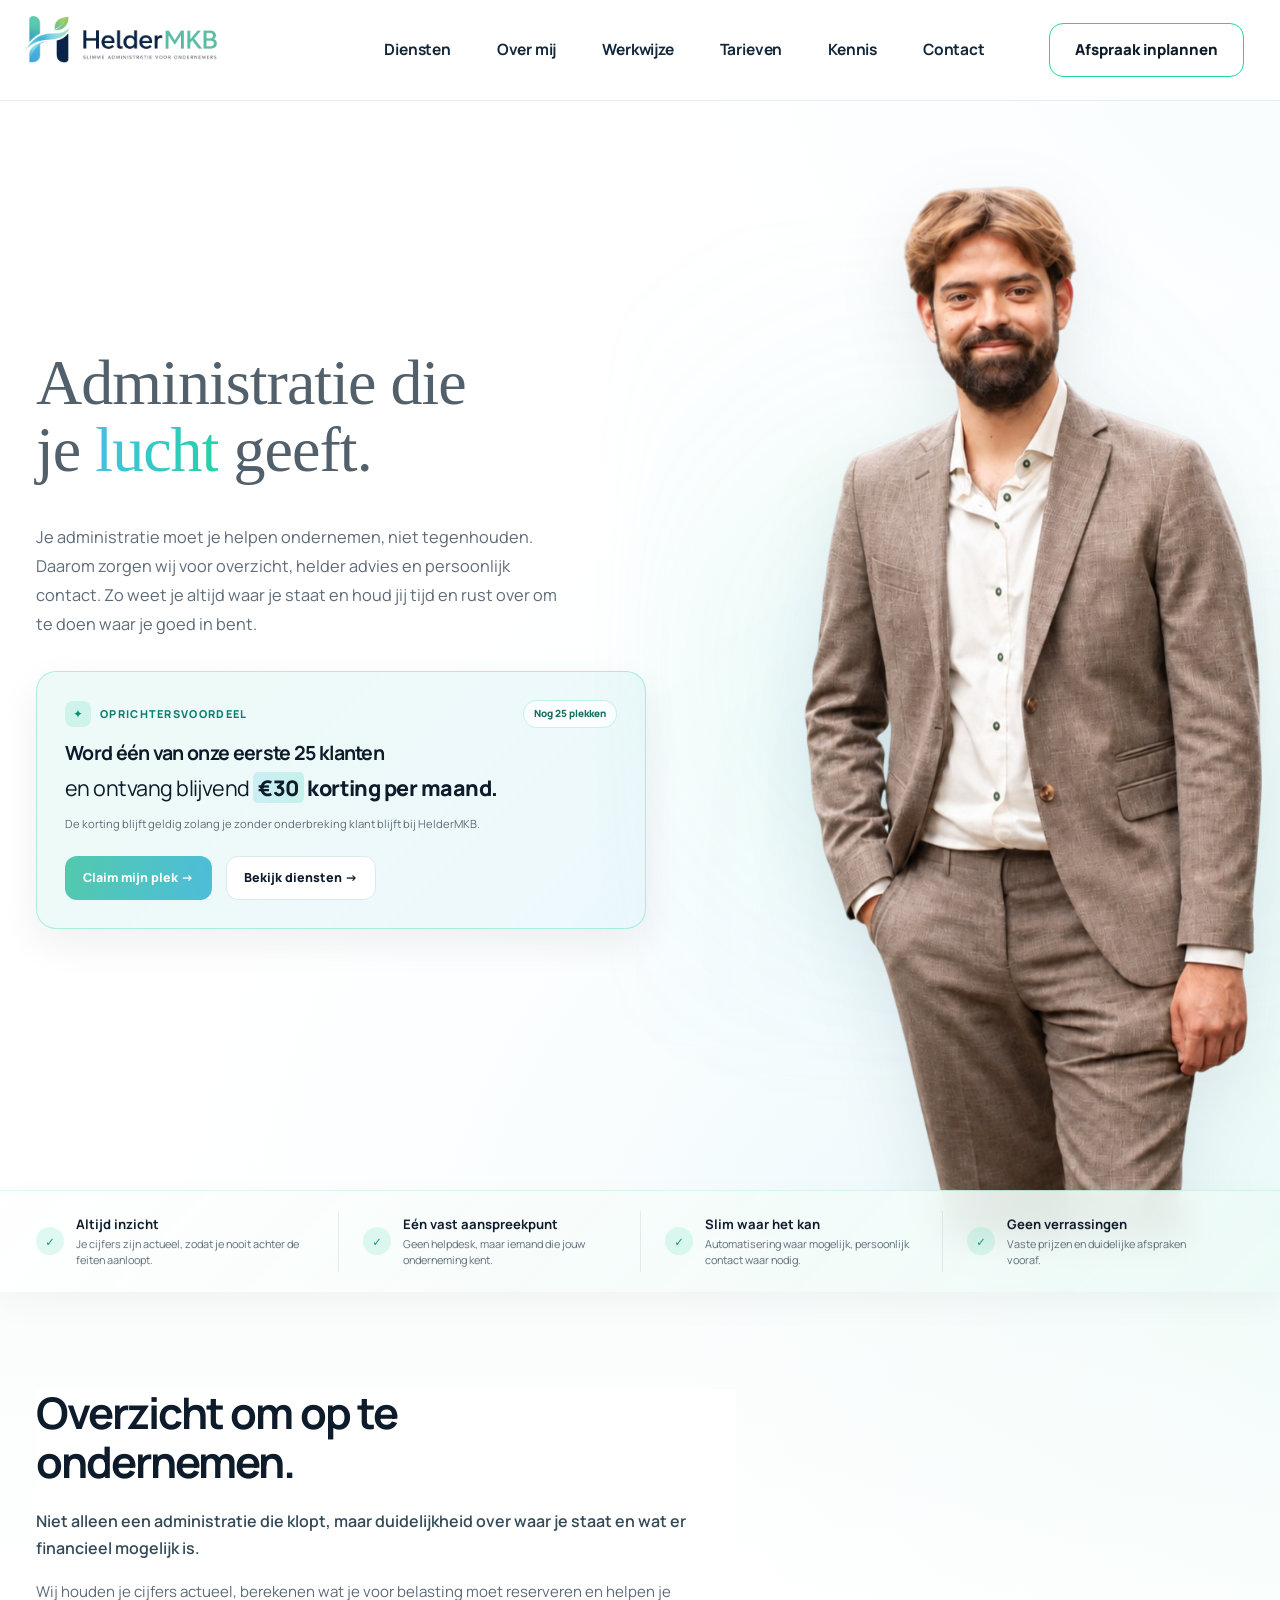
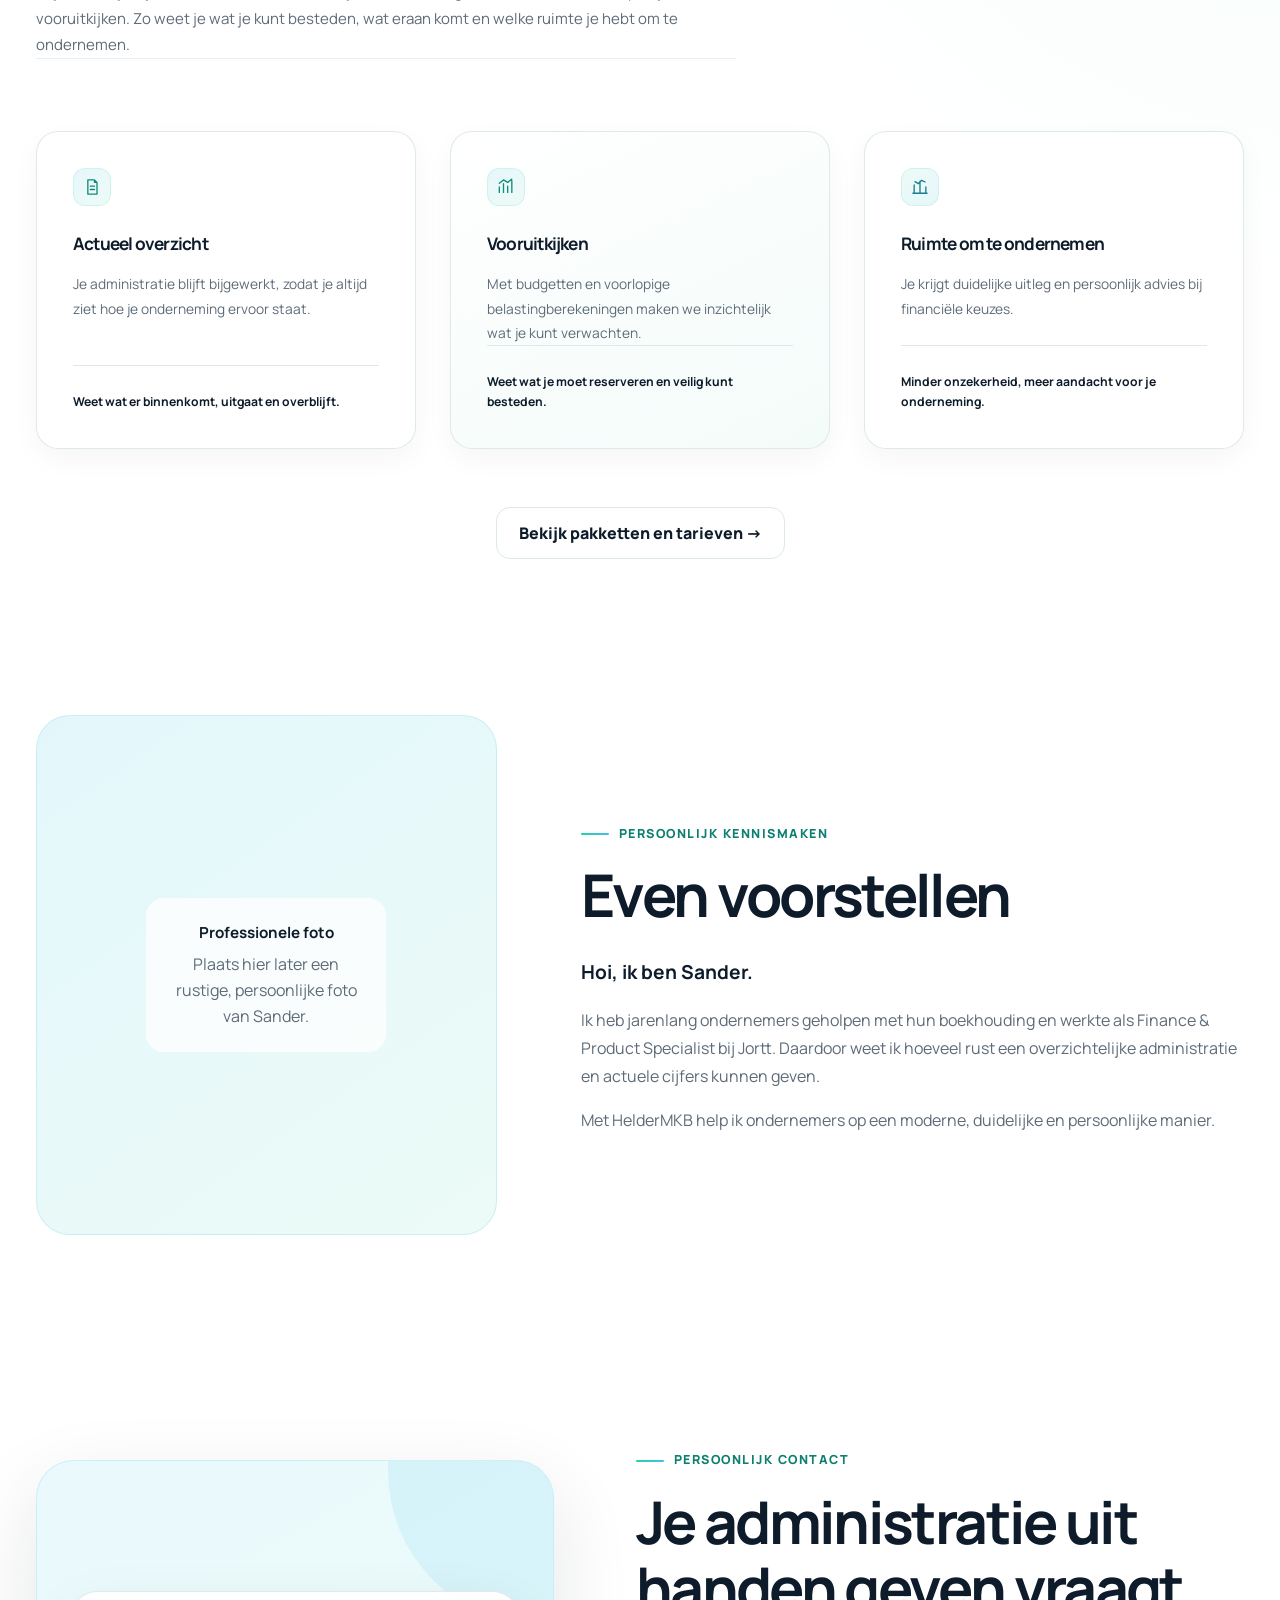
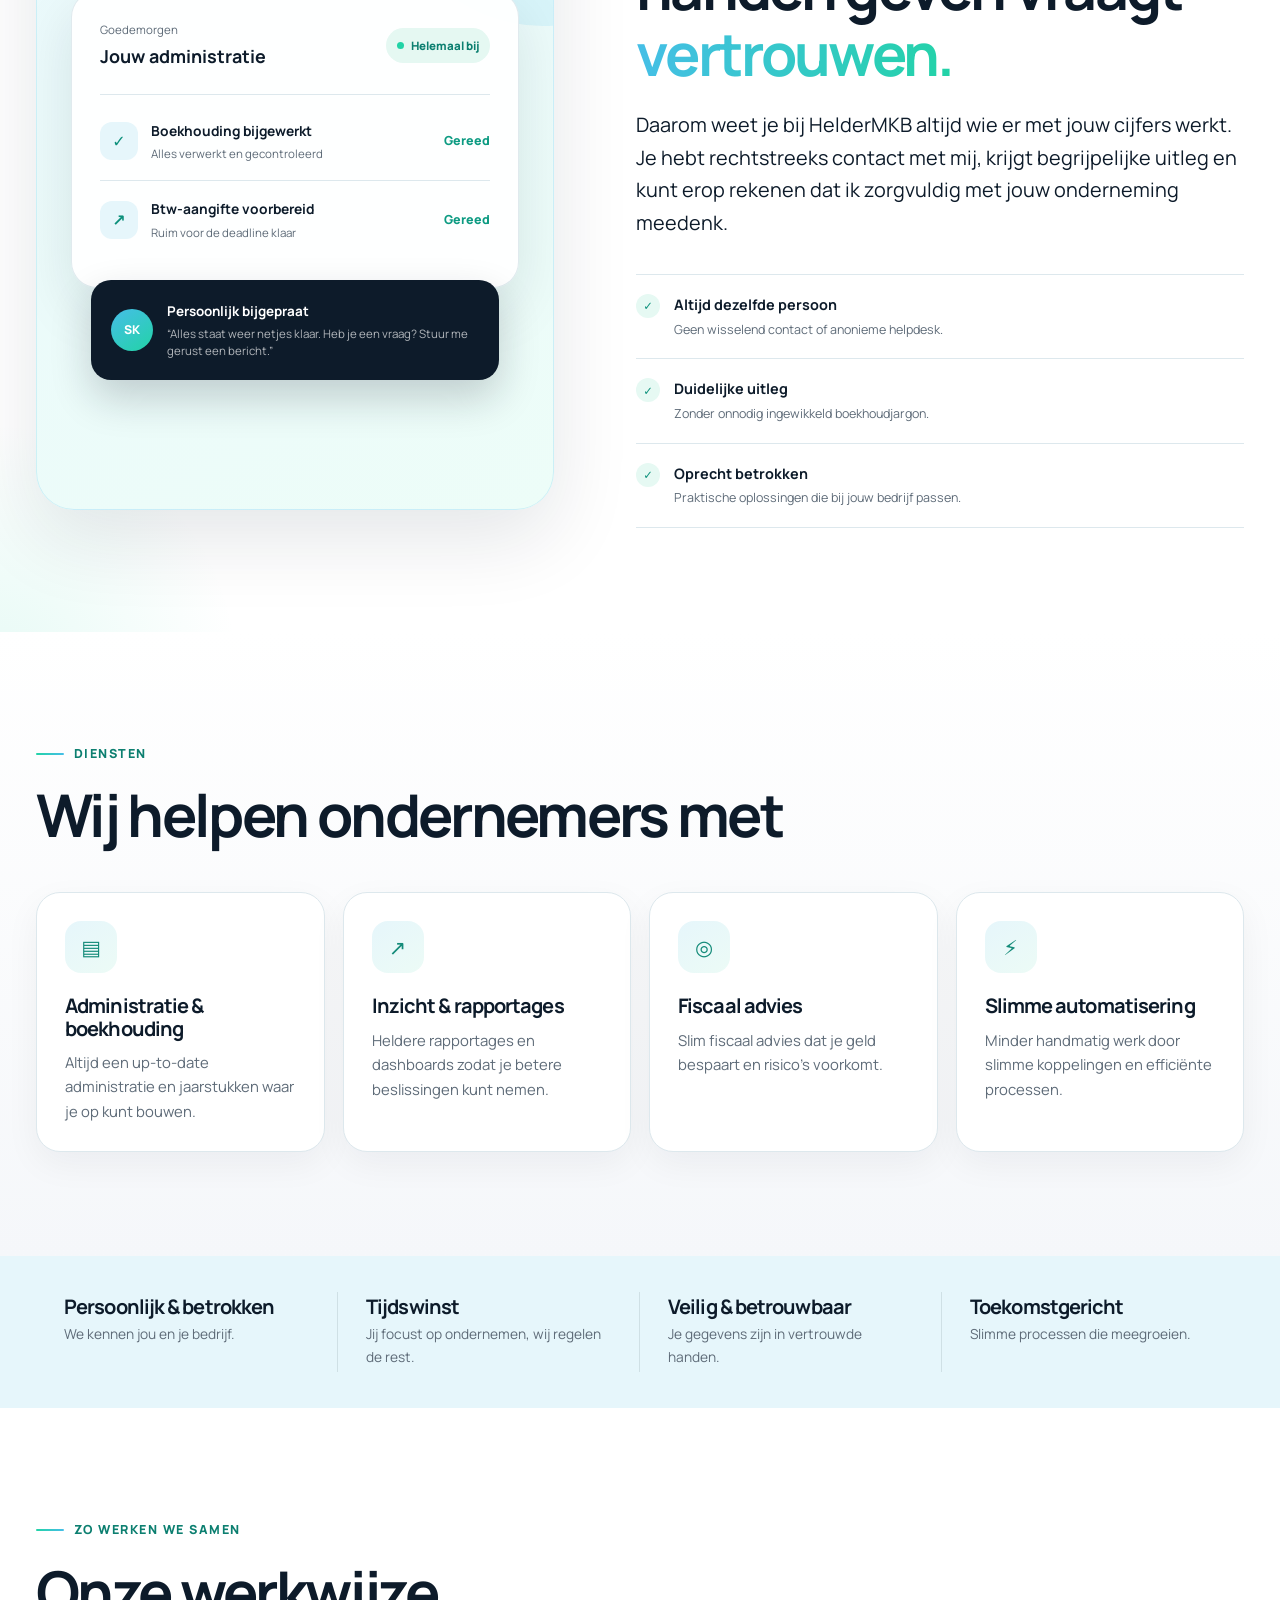
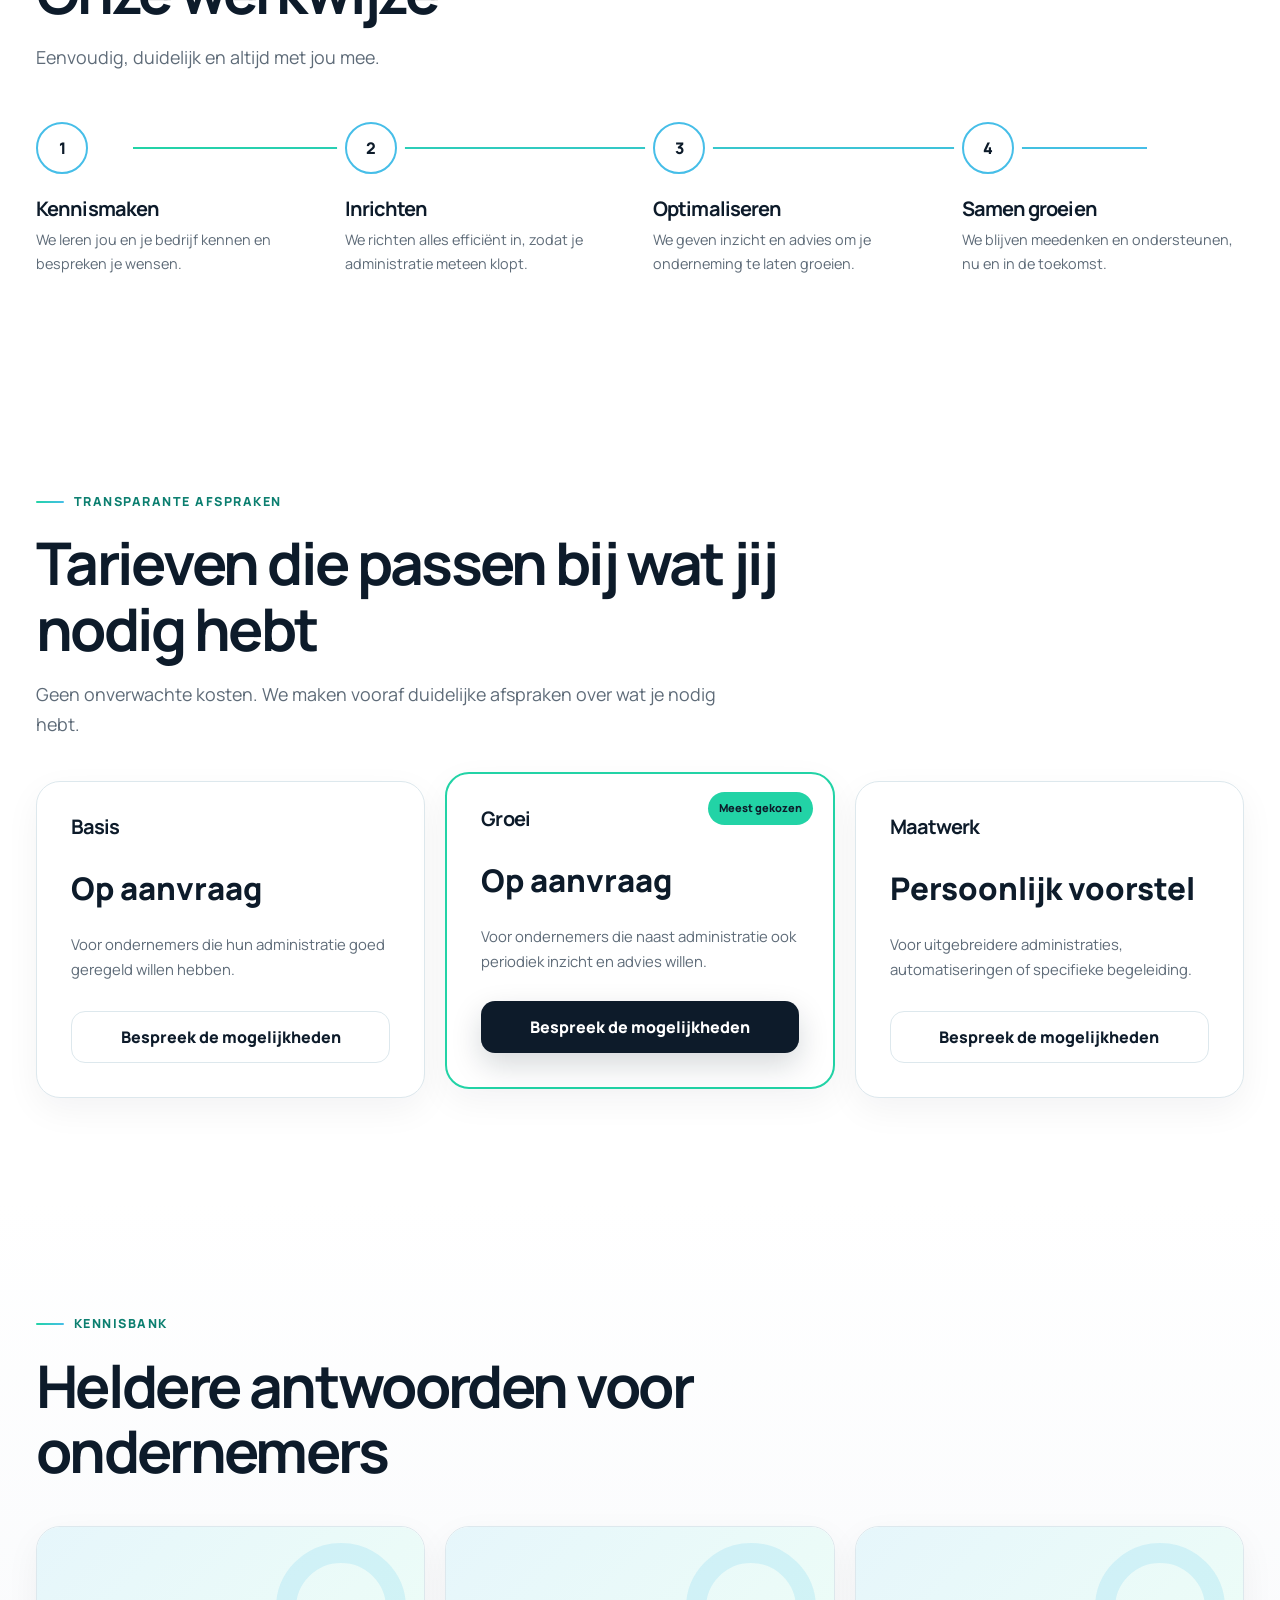
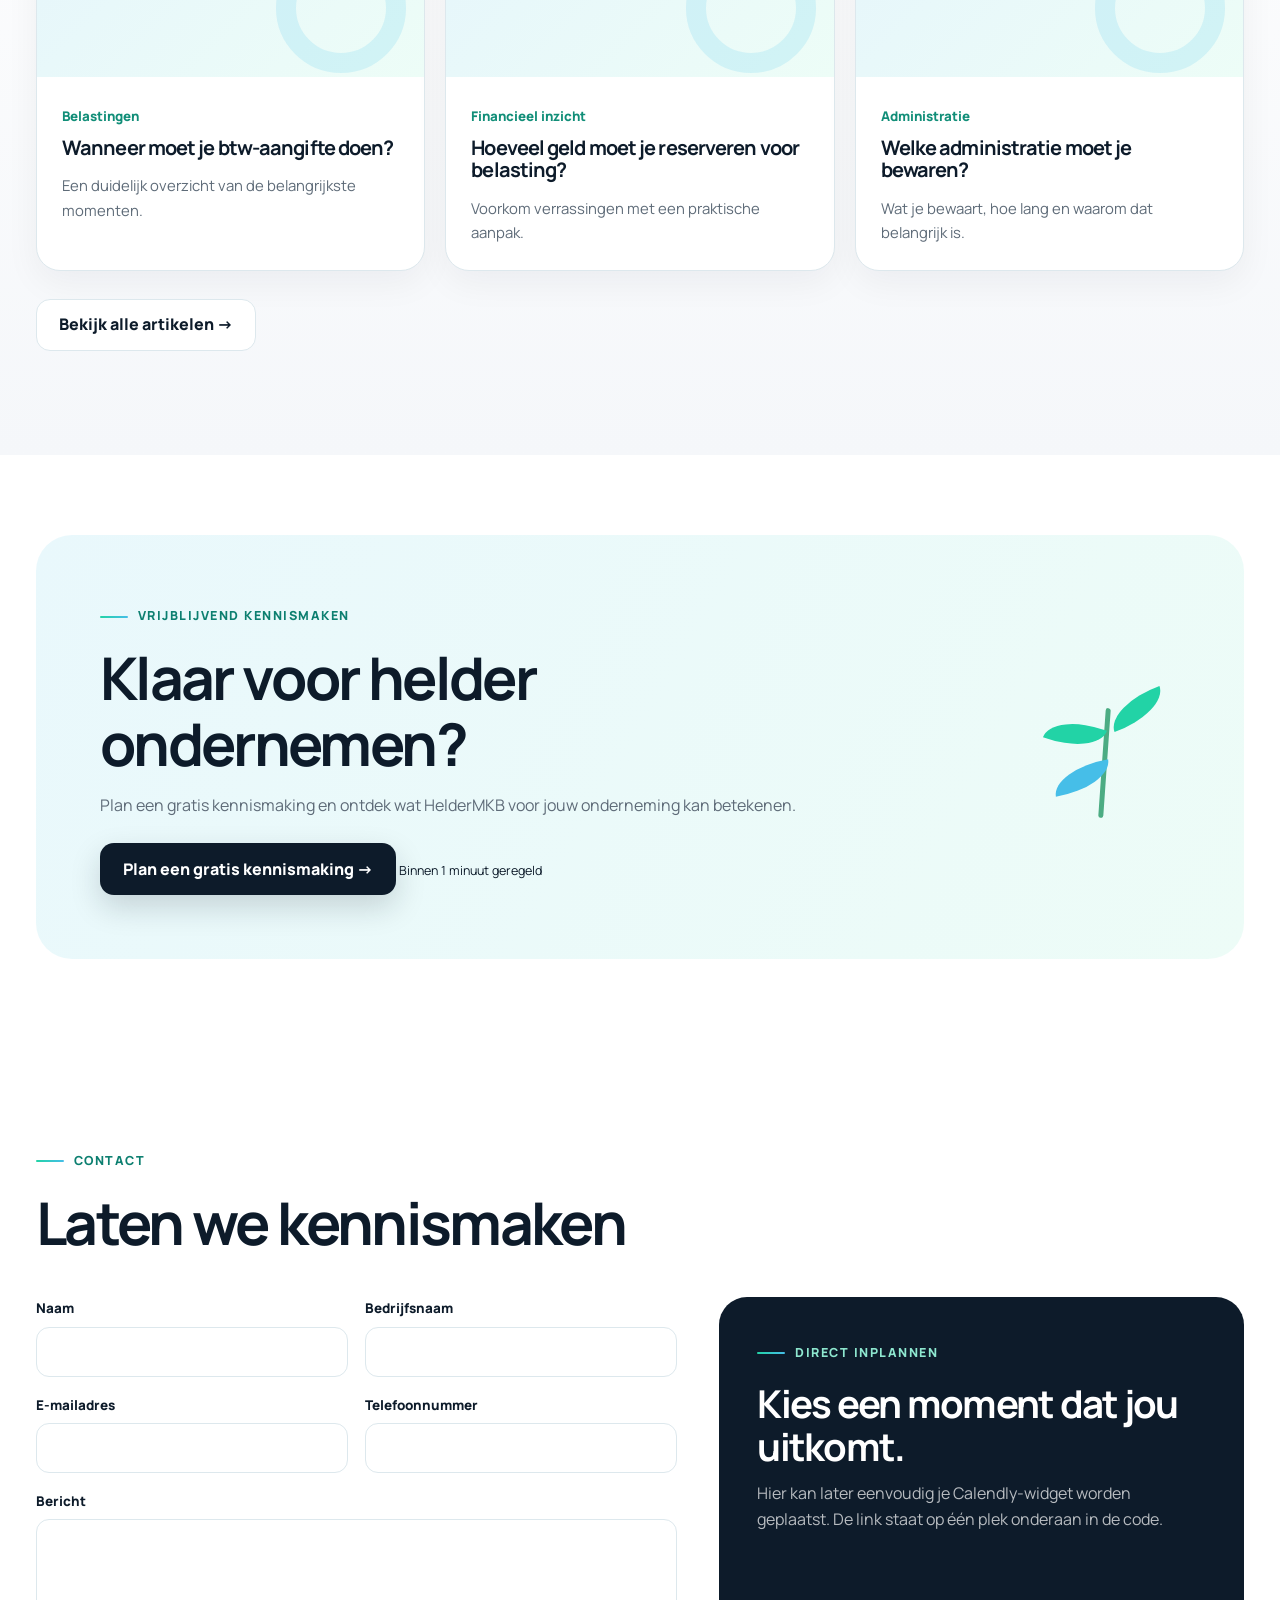
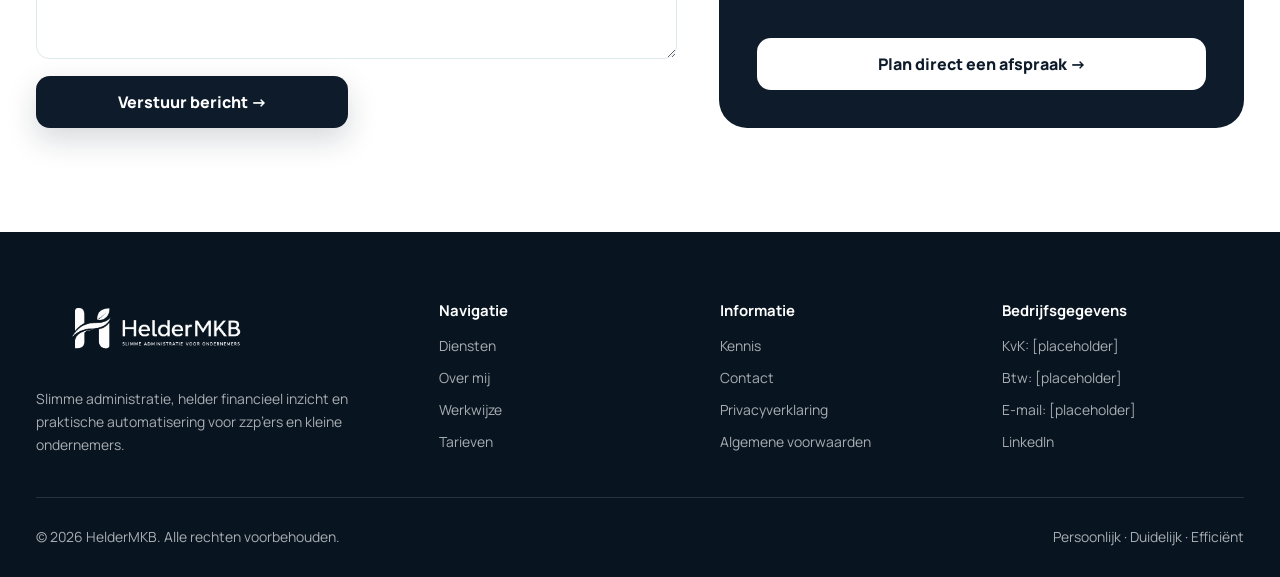
==== commit b6d95611: "aanpassingen 2e sectie" ====
--- a/index.html
+++ b/index.html
@@ -398,9 +398,9 @@
 <section class="support-section" aria-labelledby="wat-we-regelen">
   <div class="container">
     <header class="support-section__header">
-      <span class="support-section__eyebrow">Voor zzp’ers en kleine ondernemers</span>
-      <h2 id="wat-we-regelen">Jij onderneemt.<br>Wij houden je administratie helder.</h2>
-      <p>Van je dagelijkse boekhouding tot je belastingaangiften en financieel inzicht: wij zorgen dat alles klopt, op tijd gebeurt en begrijpelijk blijft.</p>
+      <h2 id="wat-we-regelen">Overzicht om op te ondernemen.</h2>
+      <p class="support-section__subtitle">Niet alleen een administratie die klopt, maar duidelijkheid over waar je staat en wat er financieel mogelijk is.</p>
+      <p class="support-section__intro">Wij houden je cijfers actueel, berekenen wat je voor belasting moet reserveren en helpen je vooruitkijken. Zo weet je wat je kunt besteden, wat eraan komt en welke ruimte je hebt om te ondernemen.</p>
     </header>
 
     <div class="support-grid">
@@ -410,49 +410,36 @@
             <path d="M7 3.5h8l3 3V20.5H7zM15 3.5v3h3M10 11h5M10 15h5" stroke="currentColor" stroke-width="1.6" stroke-linecap="round" stroke-linejoin="round"/>
           </svg>
         </div>
-        <h3>Je administratie altijd bijgewerkt</h3>
-        <p>Wij verwerken en controleren je administratie, zodat je altijd weet hoe je onderneming ervoor staat.</p>
-        <ul>
-          <li>Facturen en bonnetjes verwerken</li>
-          <li>Bankmutaties controleren</li>
-          <li>Actueel financieel overzicht</li>
-        </ul>
+        <h3>Actueel overzicht</h3>
+        <p>Je administratie blijft bijgewerkt, zodat je altijd ziet hoe je onderneming ervoor staat.</p>
+        <p class="support-block__result">Weet wat er binnenkomt, uitgaat en overblijft.</p>
       </article>
 
       <article class="support-block">
         <div class="support-block__icon" aria-hidden="true">
           <svg viewBox="0 0 24 24" fill="none">
-            <path d="M12 3.5v17M7.5 7h7a2.5 2.5 0 0 1 0 5h-5a2.5 2.5 0 0 0 0 5h7" stroke="currentColor" stroke-width="1.6" stroke-linecap="round" stroke-linejoin="round"/>
+            <path d="M4 18.5V12m5 6.5V8m5 10.5V11m5 7.5V4.5M4 7.5l5-4 5 3 5-4" stroke="currentColor" stroke-width="1.6" stroke-linecap="round" stroke-linejoin="round"/>
           </svg>
         </div>
-        <h3>Belastingen zonder zorgen</h3>
-        <p>Wij bewaken de deadlines en verzorgen je aangiften correct en op tijd.</p>
-        <ul>
-          <li>Btw-aangiften</li>
-          <li>Inkomstenbelasting of vennootschapsbelasting</li>
-          <li>Jaarafsluiting en jaarcijfers</li>
-        </ul>
+        <h3>Vooruitkijken</h3>
+        <p>Met budgetten en voorlopige belastingberekeningen maken we inzichtelijk wat je kunt verwachten.</p>
+        <p class="support-block__result">Weet wat je moet reserveren en veilig kunt besteden.</p>
       </article>
 
       <article class="support-block">
         <div class="support-block__icon" aria-hidden="true">
           <svg viewBox="0 0 24 24" fill="none">
-            <path d="M5 18.5v-2.25A3.25 3.25 0 0 1 8.25 13h4.5A3.25 3.25 0 0 1 16 16.25v2.25M10.5 9.5a3 3 0 1 0 0-6 3 3 0 0 0 0 6ZM16 10.5l1.5 1.5 3-3" stroke="currentColor" stroke-width="1.6" stroke-linecap="round" stroke-linejoin="round"/>
+            <path d="M5 19V9.5M12 19V5m7 14v-7M3.5 19.5h17M6 5.5l4 2.5 4-4 4 2" stroke="currentColor" stroke-width="1.6" stroke-linecap="round" stroke-linejoin="round"/>
           </svg>
         </div>
-        <h3>Altijd iemand die met je meedenkt</h3>
-        <p>Geen anonieme helpdesk, maar persoonlijk contact met iemand die jouw onderneming kent.</p>
-        <ul>
-          <li>Eén vast aanspreekpunt</li>
-          <li>Duidelijke uitleg over je cijfers</li>
-          <li>Slim automatiseren waar mogelijk</li>
-        </ul>
+        <h3>Ruimte om te ondernemen</h3>
+        <p>Je krijgt duidelijke uitleg en persoonlijk advies bij financiële keuzes.</p>
+        <p class="support-block__result">Minder onzekerheid, meer aandacht voor je onderneming.</p>
       </article>
     </div>
 
     <div class="support-section__cta">
-      <p>Wil je precies zien wat wij voor jouw onderneming kunnen regelen?</p>
-      <a href="#diensten" class="btn btn-secondary">Bekijk alle diensten →</a>
+      <a href="#tarieven" class="btn btn-secondary">Bekijk pakketten en tarieven →</a>
     </div>
   </div>
 </section>
--- a/style.css
+++ b/style.css
@@ -371,156 +371,129 @@
 /* Concrete support section */
 .support-section {
   position: relative;
-  padding: 152px 0 112px;
+  padding: 148px 0 52px;
   background:
     radial-gradient(70% 90% at 104% 0%, rgba(34, 211, 166, 0.045), transparent 76%),
     linear-gradient(180deg, rgba(245, 250, 249, 0.52), #fff 38%);
 }
 
+.support-section > .container {
+  width: min(calc(100% - 72px), 1500px);
+}
+
 .support-section__header {
   position: static;
-  max-width: 850px;
+  max-width: 700px;
   opacity: 1;
   transform: none;
   animation: none;
   transition: none;
 }
 
-.support-section__eyebrow {
+.support-section__header h2 {
   position: static;
-  display: block;
-  margin-bottom: var(--hero-space-2);
-  color: #0c7f70;
-  font-size: 0.72rem;
-  font-weight: 800;
-  letter-spacing: 0.12em;
-  text-transform: uppercase;
+  max-width: 580px;
+  font-size: clamp(2.15rem, 3.4vw, 3.15rem);
   opacity: 1;
   transform: none;
   animation: none;
   transition: none;
 }
 
-.support-section__header h2 {
-  position: static;
-  max-width: 820px;
-  opacity: 1;
-  transform: none;
-  animation: none;
-  transition: none;
-}
-
-.support-section__header > p {
-  position: static;
-  max-width: 670px;
-  margin-top: var(--hero-space-3);
-  font-size: 1.02rem;
+.support-section__subtitle {
+  max-width: 650px;
+  margin-top: 22px;
+  color: #344a59;
+  font-size: 1rem;
+  font-weight: 600;
+  line-height: 1.65;
+}
+
+.support-section__intro {
+  max-width: 650px;
+  margin-top: 18px;
+  font-size: 0.94rem;
   line-height: 1.75;
-  opacity: 1;
-  transform: none;
-  animation: none;
-  transition: none;
 }
 
 .support-grid {
   display: grid;
   grid-template-columns: repeat(3, minmax(0, 1fr));
   align-items: stretch;
-  gap: var(--hero-space-3);
-  margin-top: var(--hero-space-6);
+  gap: 34px;
+  margin-top: 72px;
 }
 
 .support-block {
   display: flex;
   flex-direction: column;
   min-width: 0;
-  padding: var(--hero-space-4);
+  min-height: 280px;
+  padding: 36px;
   border: 1px solid rgba(221, 232, 237, 0.95);
   border-radius: 22px;
   background: rgba(255, 255, 255, 0.84);
-  box-shadow: 0 12px 34px rgba(13, 27, 42, 0.045);
+  box-shadow: 0 10px 28px rgba(13, 27, 42, 0.04);
 }
 
 .support-block:nth-child(2) {
   background: linear-gradient(155deg, rgba(255, 255, 255, 0.92), rgba(238, 250, 247, 0.68));
 }
 
+.support-block:nth-child(3) .support-block__icon {
+  background: linear-gradient(145deg, rgba(236, 251, 246, 0.92), var(--ice));
+  color: #187f91;
+}
+
 .support-block__icon {
-  width: 44px;
-  height: 44px;
+  width: 38px;
+  height: 38px;
   display: grid;
   place-items: center;
-  margin-bottom: var(--hero-space-3);
+  margin-bottom: 26px;
   border: 1px solid rgba(34, 211, 166, 0.15);
-  border-radius: 14px;
+  border-radius: 12px;
   background: linear-gradient(145deg, var(--ice), rgba(236, 251, 246, 0.92));
   color: #108b78;
 }
 
 .support-block__icon svg {
-  width: 23px;
-  height: 23px;
+  width: 20px;
+  height: 20px;
 }
 
 .support-block h3 {
   max-width: 330px;
-  font-size: 1.18rem;
-  line-height: 1.3;
+  font-size: 1.08rem;
+  line-height: 1.4;
 }
 
 .support-block > p {
-  min-height: 78px;
-  margin-top: 12px;
+  margin-top: 16px;
   font-size: 0.86rem;
+  line-height: 1.75;
+}
+
+.support-block > .support-block__result {
+  display: block;
+  margin-top: auto;
+  padding-top: 26px;
+  border-top: 1px solid var(--line);
+  color: var(--navy);
+  font-size: 0.76rem;
+  font-weight: 700;
   line-height: 1.65;
-}
-
-.support-block ul {
-  display: grid;
-  gap: 12px;
-  margin-top: var(--hero-space-3);
-  padding-top: var(--hero-space-3);
-  border-top: 1px solid var(--line);
-  list-style: none;
-}
-
-.support-block li {
-  position: relative;
-  padding-left: 25px;
-  color: #344a59;
-  font-size: 0.79rem;
-  font-weight: 600;
-  line-height: 1.5;
-}
-
-.support-block li::before {
-  content: "✓";
-  position: absolute;
-  left: 0;
-  top: 1px;
-  width: 17px;
-  height: 17px;
-  display: grid;
-  place-items: center;
-  border-radius: 50%;
-  background: rgba(34, 211, 166, 0.13);
-  color: #0c8b76;
-  font-size: 0.58rem;
-  font-weight: 800;
 }
 
 .support-section__cta {
   display: flex;
   align-items: center;
   justify-content: center;
-  gap: var(--hero-space-3);
-  margin-top: var(--hero-space-6);
-}
-
-.support-section__cta p {
-  color: var(--navy);
-  font-size: 0.9rem;
-  font-weight: 600;
+  margin-top: 58px;
+}
+
+.support-section__cta .btn {
+  min-width: 276px;
 }
 
 @media (max-width: 1120px) {
@@ -564,14 +537,12 @@
 
   .support-grid {
     grid-template-columns: repeat(2, minmax(0, 1fr));
+    gap: 30px;
   }
 
   .support-block:last-child {
     grid-column: 1 / -1;
-  }
-
-  .support-block:last-child > p {
-    min-height: 0;
+    width: 100%;
   }
 
 }
@@ -582,7 +553,11 @@
   }
 
   .support-section {
-    padding: 96px 0;
+    padding: 124px 0 48px;
+  }
+
+  .support-section > .container {
+    width: min(calc(100% - 42px), 1260px);
   }
 
   .hero-grid {
@@ -711,27 +686,33 @@
   }
 
   .support-section {
-    padding: 80px 0;
+    padding: 96px 0 44px;
+  }
+
+  .support-section > .container {
+    width: min(calc(100% - 28px), var(--max));
   }
 
   .support-section__header h2 {
-    font-size: clamp(2.2rem, 11vw, 3rem);
-  }
-
-  .support-section__header > p {
+    font-size: clamp(2rem, 10vw, 2.7rem);
+  }
+
+  .support-section__subtitle {
     font-size: 0.94rem;
   }
 
   .support-grid {
     grid-template-columns: 1fr;
-    gap: var(--hero-space-2);
-    margin-top: var(--hero-space-5);
+    gap: 20px;
+    margin-top: 52px;
   }
 
   .support-block,
   .support-block:last-child {
     grid-column: auto;
-    padding: var(--hero-space-3);
+    width: 100%;
+    min-height: 0;
+    padding: 30px 28px;
   }
 
   .support-block > p {
@@ -740,9 +721,7 @@
 
   .support-section__cta {
     align-items: stretch;
-    flex-direction: column;
-    gap: var(--hero-space-2);
-    margin-top: var(--hero-space-5);
+    margin-top: 48px;
   }
 
   .support-section__cta .btn {
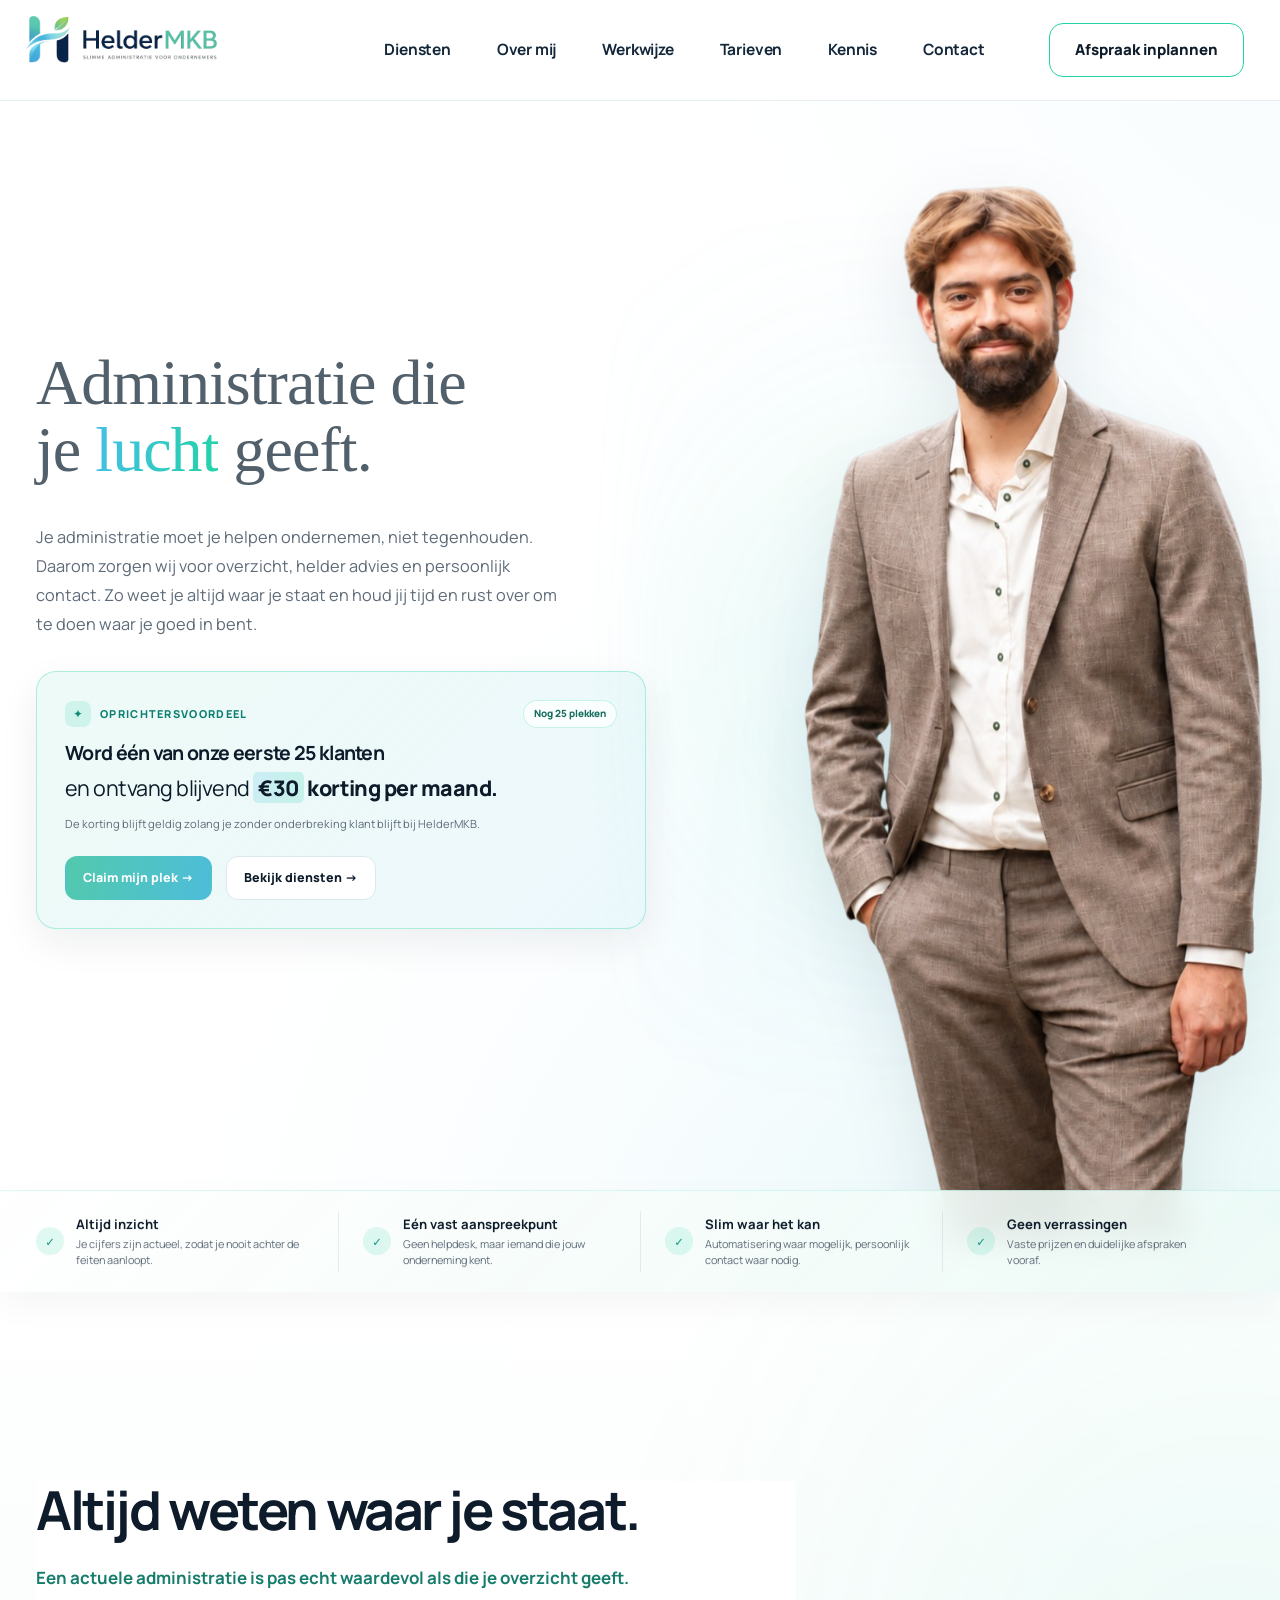
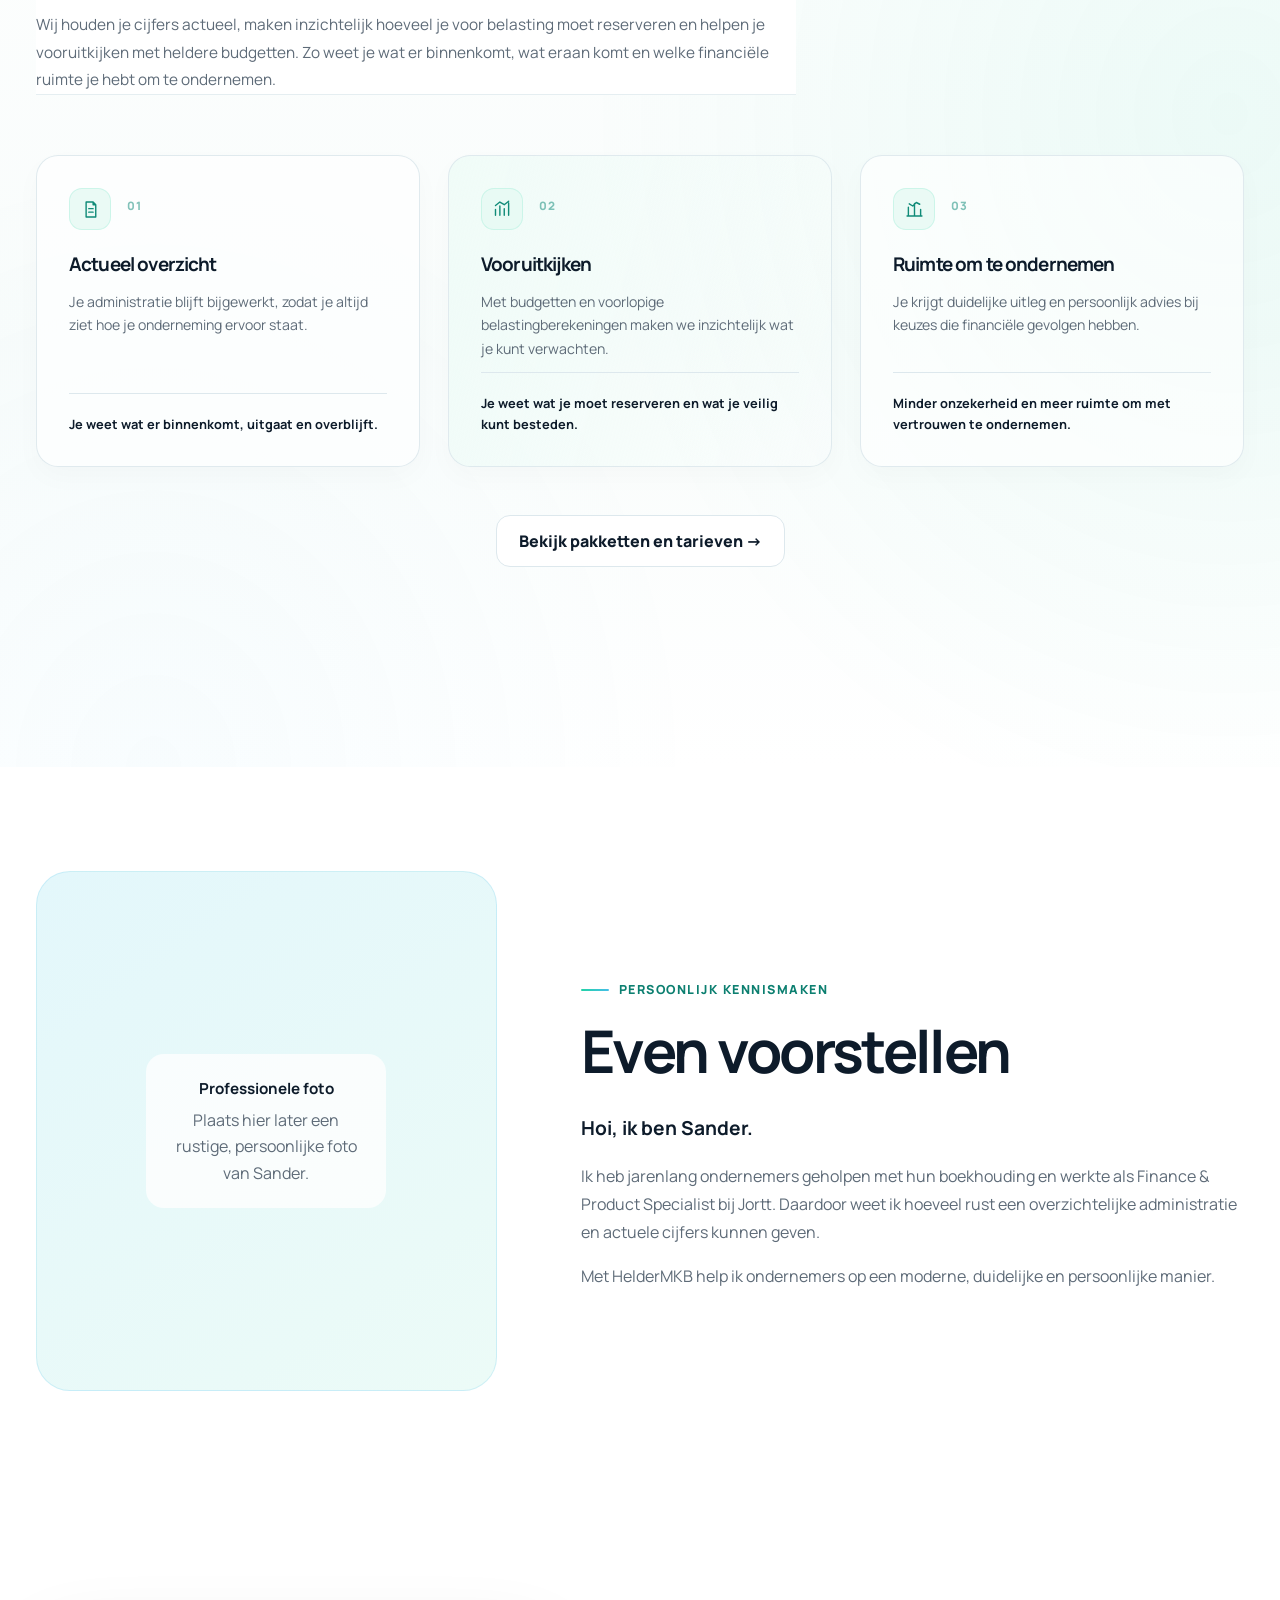
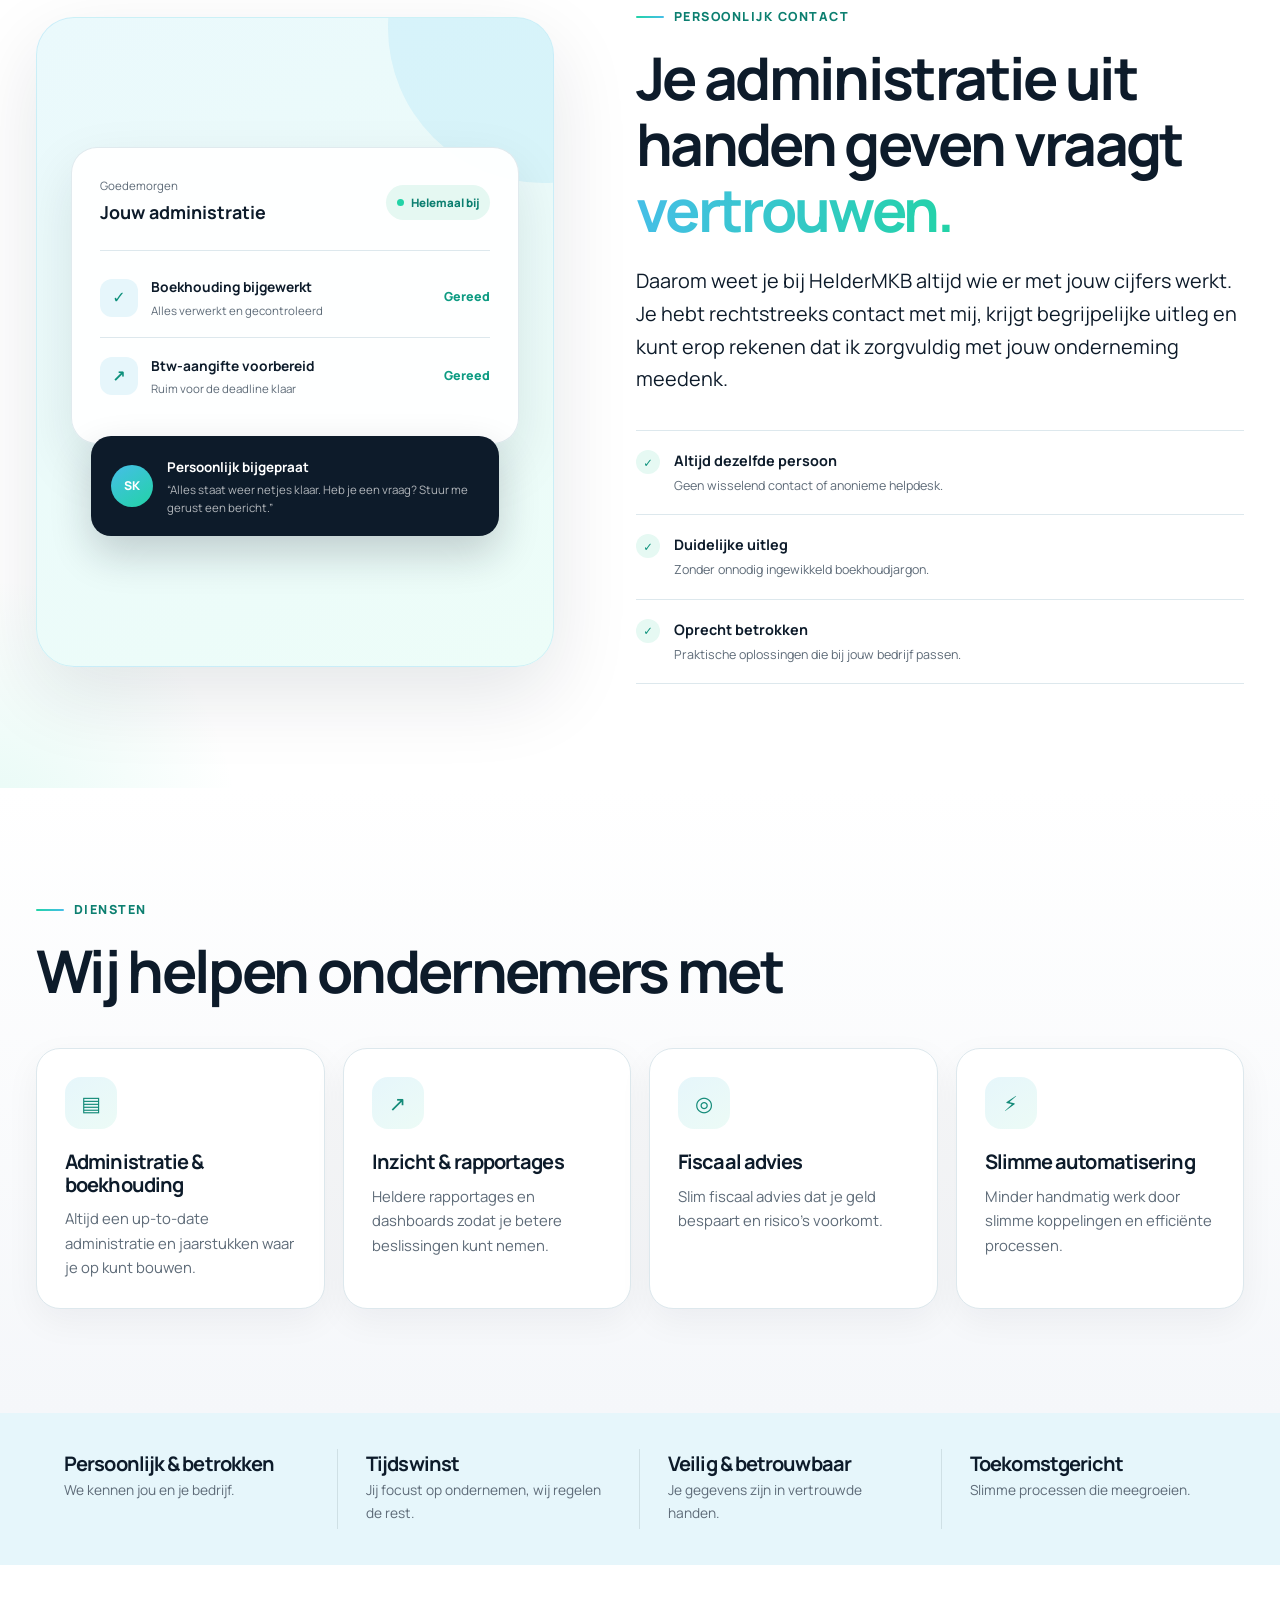
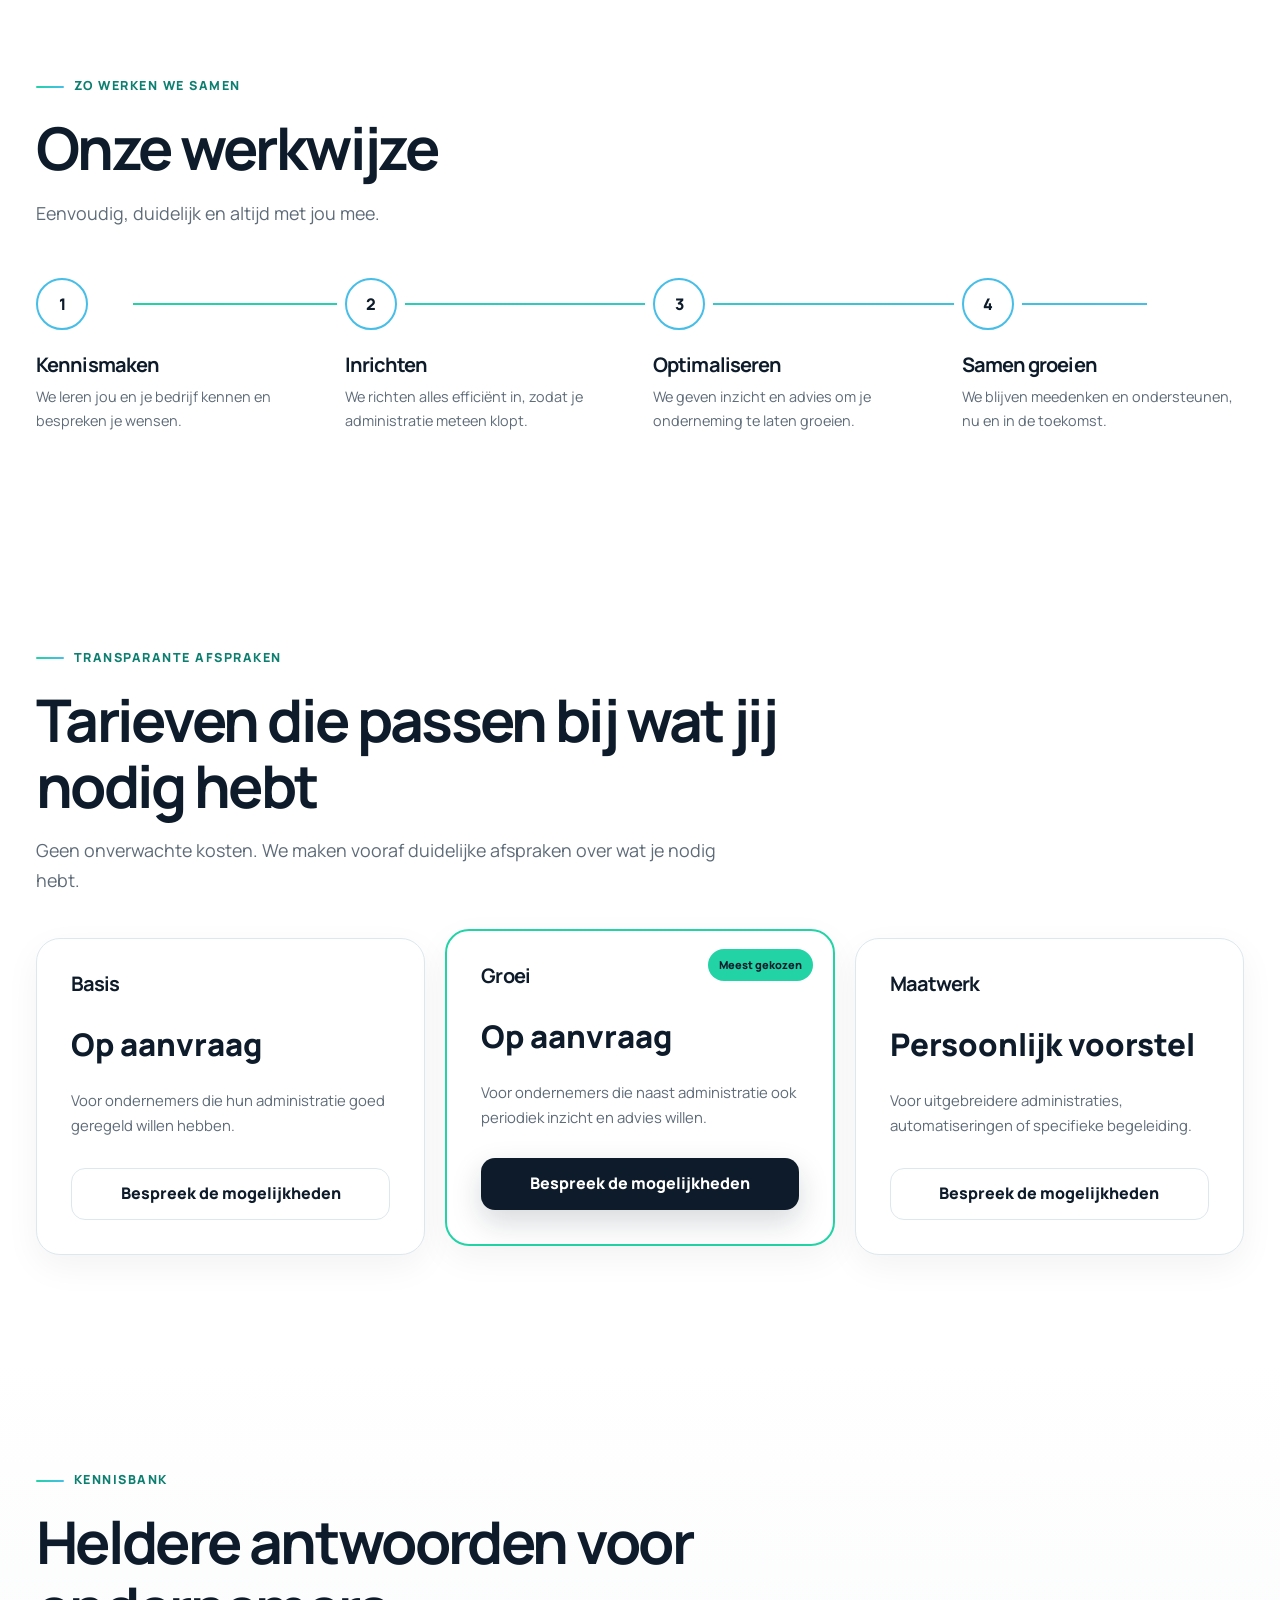
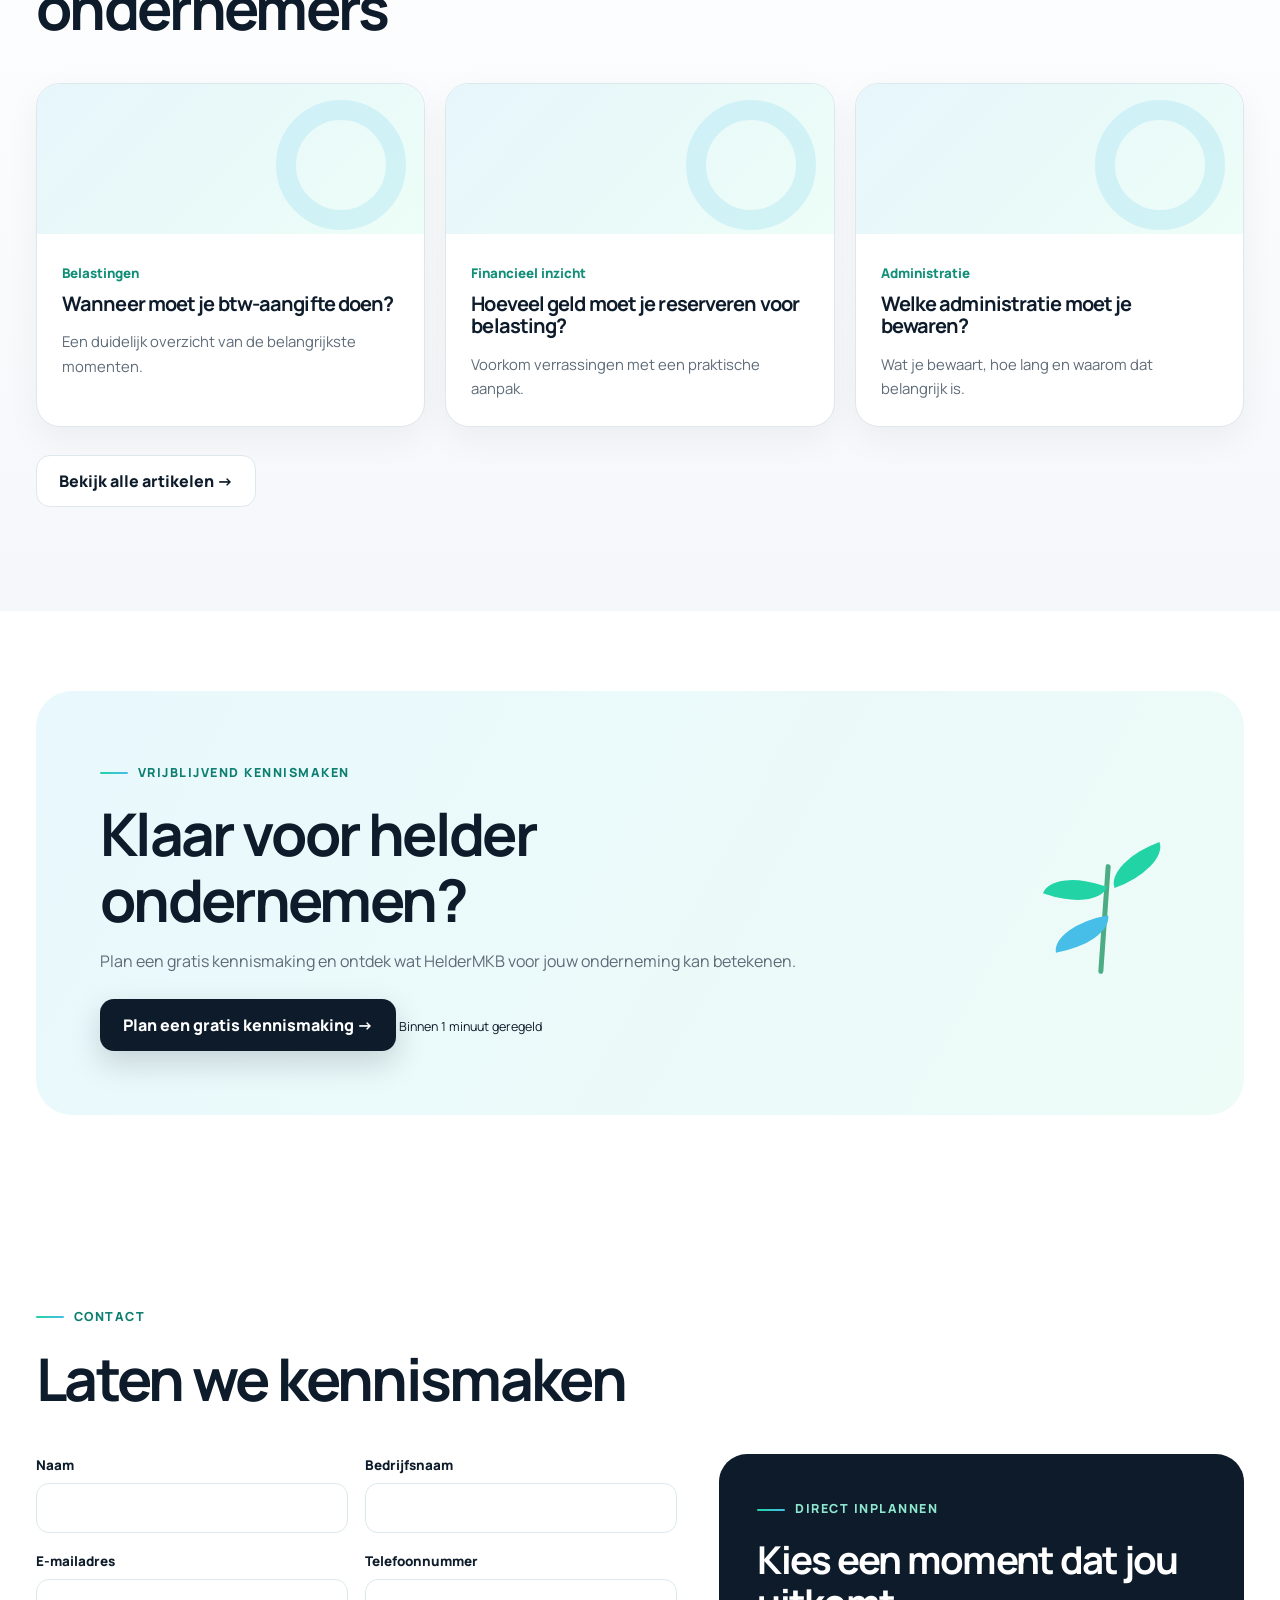
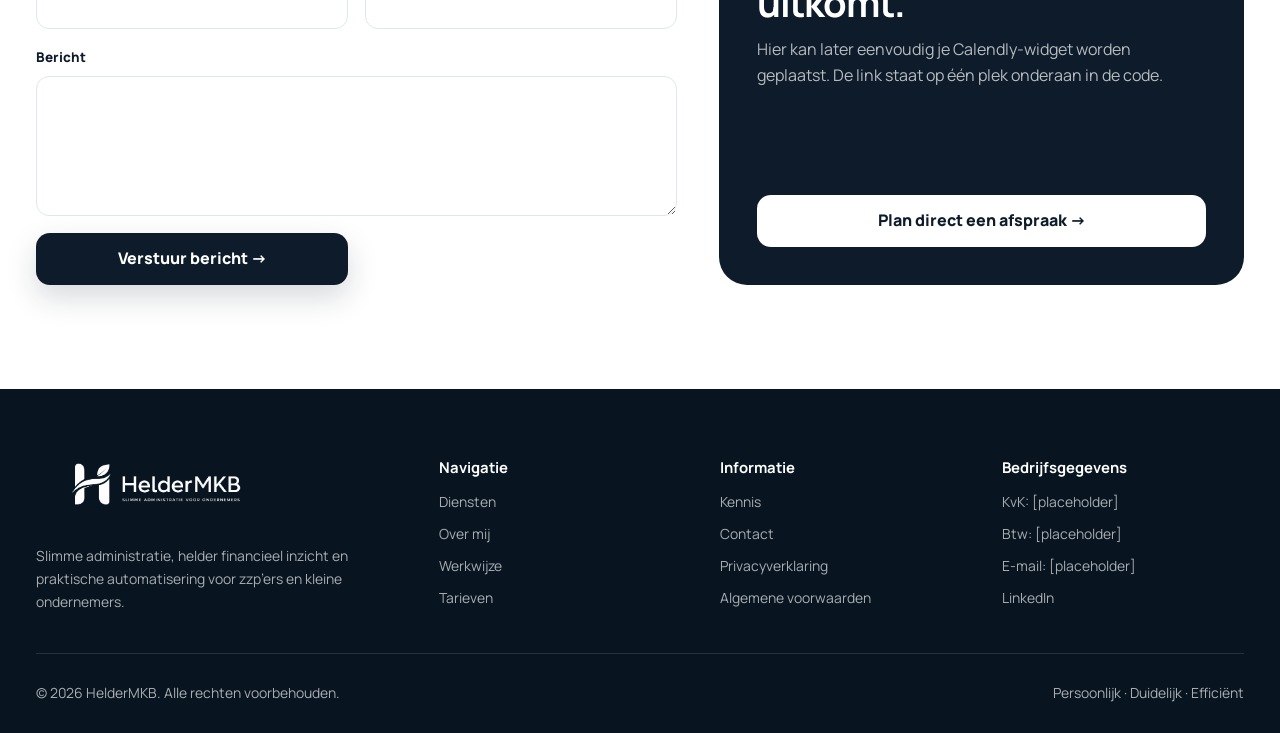
==== commit 4107f23f: "support sectie verbeterd" ====
--- a/index.html
+++ b/index.html
@@ -17,7 +17,6 @@
       --max:1180px
     }
     *{box-sizing:border-box;margin:0;padding:0}
-    html{scroll-behavior:smooth}
     body{font-family:Manrope,system-ui,sans-serif;color:var(--navy);background:#fff;line-height:1.65}
     img,svg{display:block;max-width:100%}
     a{text-decoration:none;color:inherit}
@@ -41,7 +40,7 @@
     .btn-secondary{background:#fff;border-color:var(--line)}
     .btn-secondary:hover{border-color:var(--blue);background:var(--ice)}
     .btn:focus-visible,a:focus-visible,input:focus-visible,textarea:focus-visible{outline:3px solid rgba(70,190,232,.35);outline-offset:3px}
-    header{position:sticky;top:0;z-index:50;background:rgba(255,255,255,.88);backdrop-filter:blur(16px);border-bottom:1px solid rgba(221,232,237,.75)}
+    header{background:rgba(255,255,255,.88);backdrop-filter:blur(16px);border-bottom:1px solid rgba(221,232,237,.75)}
     .nav{height:78px;display:flex;align-items:center;justify-content:space-between;gap:24px}
     .brand{display:flex;align-items:center}
     .brand-logo{width:250px;height:70px;object-fit:cover;object-position:center}
@@ -398,9 +397,9 @@
 <section class="support-section" aria-labelledby="wat-we-regelen">
   <div class="container">
     <header class="support-section__header">
-      <h2 id="wat-we-regelen">Overzicht om op te ondernemen.</h2>
-      <p class="support-section__subtitle">Niet alleen een administratie die klopt, maar duidelijkheid over waar je staat en wat er financieel mogelijk is.</p>
-      <p class="support-section__intro">Wij houden je cijfers actueel, berekenen wat je voor belasting moet reserveren en helpen je vooruitkijken. Zo weet je wat je kunt besteden, wat eraan komt en welke ruimte je hebt om te ondernemen.</p>
+      <h2 id="wat-we-regelen">Altijd weten waar je staat.</h2>
+      <p class="support-section__subtitle">Een actuele administratie is pas echt waardevol als die je overzicht geeft.</p>
+      <p class="support-section__intro">Wij houden je cijfers actueel, maken inzichtelijk hoeveel je voor belasting moet reserveren en helpen je vooruitkijken met heldere budgetten. Zo weet je wat er binnenkomt, wat eraan komt en welke financiële ruimte je hebt om te ondernemen.</p>
     </header>
 
     <div class="support-grid">
@@ -410,9 +409,12 @@
             <path d="M7 3.5h8l3 3V20.5H7zM15 3.5v3h3M10 11h5M10 15h5" stroke="currentColor" stroke-width="1.6" stroke-linecap="round" stroke-linejoin="round"/>
           </svg>
         </div>
-        <h3>Actueel overzicht</h3>
-        <p>Je administratie blijft bijgewerkt, zodat je altijd ziet hoe je onderneming ervoor staat.</p>
-        <p class="support-block__result">Weet wat er binnenkomt, uitgaat en overblijft.</p>
+        <span class="support-block__number" aria-hidden="true">01</span>
+        <div class="support-block__content">
+          <h3>Actueel overzicht</h3>
+          <p>Je administratie blijft bijgewerkt, zodat je altijd ziet hoe je onderneming ervoor staat.</p>
+          <p class="support-block__result">Je weet wat er binnenkomt, uitgaat en overblijft.</p>
+        </div>
       </article>
 
       <article class="support-block">
@@ -421,9 +423,12 @@
             <path d="M4 18.5V12m5 6.5V8m5 10.5V11m5 7.5V4.5M4 7.5l5-4 5 3 5-4" stroke="currentColor" stroke-width="1.6" stroke-linecap="round" stroke-linejoin="round"/>
           </svg>
         </div>
-        <h3>Vooruitkijken</h3>
-        <p>Met budgetten en voorlopige belastingberekeningen maken we inzichtelijk wat je kunt verwachten.</p>
-        <p class="support-block__result">Weet wat je moet reserveren en veilig kunt besteden.</p>
+        <span class="support-block__number" aria-hidden="true">02</span>
+        <div class="support-block__content">
+          <h3>Vooruitkijken</h3>
+          <p>Met budgetten en voorlopige belastingberekeningen maken we inzichtelijk wat je kunt verwachten.</p>
+          <p class="support-block__result">Je weet wat je moet reserveren en wat je veilig kunt besteden.</p>
+        </div>
       </article>
 
       <article class="support-block">
@@ -432,9 +437,12 @@
             <path d="M5 19V9.5M12 19V5m7 14v-7M3.5 19.5h17M6 5.5l4 2.5 4-4 4 2" stroke="currentColor" stroke-width="1.6" stroke-linecap="round" stroke-linejoin="round"/>
           </svg>
         </div>
-        <h3>Ruimte om te ondernemen</h3>
-        <p>Je krijgt duidelijke uitleg en persoonlijk advies bij financiële keuzes.</p>
-        <p class="support-block__result">Minder onzekerheid, meer aandacht voor je onderneming.</p>
+        <span class="support-block__number" aria-hidden="true">03</span>
+        <div class="support-block__content">
+          <h3>Ruimte om te ondernemen</h3>
+          <p>Je krijgt duidelijke uitleg en persoonlijk advies bij keuzes die financiële gevolgen hebben.</p>
+          <p class="support-block__result">Minder onzekerheid en meer ruimte om met vertrouwen te ondernemen.</p>
+        </div>
       </article>
     </div>
 
--- a/style.css
+++ b/style.css
@@ -371,125 +371,131 @@
 /* Concrete support section */
 .support-section {
   position: relative;
-  padding: 148px 0 52px;
+  padding: 240px 0 200px;
   background:
-    radial-gradient(70% 90% at 104% 0%, rgba(34, 211, 166, 0.045), transparent 76%),
-    linear-gradient(180deg, rgba(245, 250, 249, 0.52), #fff 38%);
+    radial-gradient(70% 90% at 96% 42%, rgba(34, 211, 166, 0.065), transparent 72%),
+    radial-gradient(55% 70% at 12% 100%, rgba(70, 190, 232, 0.04), transparent 78%),
+    linear-gradient(180deg, rgba(255, 255, 255, 0.98), rgba(246, 251, 250, 0.72) 62%, #fff);
 }
 
 .support-section > .container {
-  width: min(calc(100% - 72px), 1500px);
+  width: min(calc(100% - 72px), 1440px);
 }
 
 .support-section__header {
-  position: static;
-  max-width: 700px;
-  opacity: 1;
-  transform: none;
-  animation: none;
-  transition: none;
+  max-width: 760px;
 }
 
 .support-section__header h2 {
-  position: static;
-  max-width: 580px;
-  font-size: clamp(2.15rem, 3.4vw, 3.15rem);
-  opacity: 1;
-  transform: none;
-  animation: none;
-  transition: none;
+  max-width: 680px;
+  font-size: clamp(2.75rem, 4.2vw, 4.25rem);
+  line-height: 1.06;
 }
 
 .support-section__subtitle {
-  max-width: 650px;
-  margin-top: 22px;
-  color: #344a59;
-  font-size: 1rem;
-  font-weight: 600;
-  line-height: 1.65;
+  max-width: 680px;
+  margin-top: 26px;
+  color: #167c6c;
+  font-size: 1.06rem;
+  font-weight: 700;
+  line-height: 1.6;
 }
 
 .support-section__intro {
-  max-width: 650px;
-  margin-top: 18px;
-  font-size: 0.94rem;
-  line-height: 1.75;
+  max-width: 760px;
+  margin-top: 20px;
+  font-size: 0.96rem;
+  line-height: 1.8;
 }
 
 .support-grid {
   display: grid;
   grid-template-columns: repeat(3, minmax(0, 1fr));
   align-items: stretch;
-  gap: 34px;
-  margin-top: 72px;
+  gap: 28px;
+  margin-top: 60px;
 }
 
 .support-block {
+  display: grid;
+  grid-template-columns: 44px minmax(0, 1fr);
+  grid-template-areas:
+    "icon number"
+    "content content";
+  align-items: start;
+  gap: 22px 14px;
+  min-width: 0;
+  min-height: 306px;
+  padding: 32px;
+  border: 1px solid rgba(221, 232, 237, 0.9);
+  border-radius: 22px;
+  background: rgba(255, 255, 255, 0.62);
+  box-shadow: 0 10px 28px rgba(13, 27, 42, 0.025);
+}
+
+.support-block:nth-child(2) {
+  background: linear-gradient(105deg, rgba(236, 251, 246, 0.74), rgba(255, 255, 255, 0.2));
+}
+
+.support-block__icon {
+  grid-area: icon;
+  width: 42px;
+  height: 42px;
+  display: grid;
+  place-items: center;
+  border: 1px solid rgba(34, 211, 166, 0.15);
+  border-radius: 13px;
+  background: rgba(231, 249, 244, 0.85);
+  color: #108b78;
+}
+
+.support-block__icon svg {
+  width: 21px;
+  height: 21px;
+}
+
+.support-block__number {
+  grid-area: number;
+  padding-top: 8px;
+  color: rgba(16, 139, 120, 0.52);
+  font-size: 0.72rem;
+  font-weight: 800;
+  letter-spacing: 0.12em;
+}
+
+.support-block__content {
+  grid-area: content;
+  min-height: 182px;
   display: flex;
   flex-direction: column;
-  min-width: 0;
-  min-height: 280px;
-  padding: 36px;
-  border: 1px solid rgba(221, 232, 237, 0.95);
-  border-radius: 22px;
-  background: rgba(255, 255, 255, 0.84);
-  box-shadow: 0 10px 28px rgba(13, 27, 42, 0.04);
-}
-
-.support-block:nth-child(2) {
-  background: linear-gradient(155deg, rgba(255, 255, 255, 0.92), rgba(238, 250, 247, 0.68));
-}
-
-.support-block:nth-child(3) .support-block__icon {
-  background: linear-gradient(145deg, rgba(236, 251, 246, 0.92), var(--ice));
-  color: #187f91;
-}
-
-.support-block__icon {
-  width: 38px;
-  height: 38px;
-  display: grid;
-  place-items: center;
-  margin-bottom: 26px;
-  border: 1px solid rgba(34, 211, 166, 0.15);
-  border-radius: 12px;
-  background: linear-gradient(145deg, var(--ice), rgba(236, 251, 246, 0.92));
-  color: #108b78;
-}
-
-.support-block__icon svg {
-  width: 20px;
-  height: 20px;
-}
-
-.support-block h3 {
-  max-width: 330px;
-  font-size: 1.08rem;
-  line-height: 1.4;
-}
-
-.support-block > p {
-  margin-top: 16px;
-  font-size: 0.86rem;
-  line-height: 1.75;
-}
-
-.support-block > .support-block__result {
-  display: block;
+}
+
+.support-block__content h3 {
+  font-size: 1.18rem;
+  line-height: 1.35;
+}
+
+.support-block__content > p {
+  max-width: 520px;
+  margin-top: 12px;
+  font-size: 0.88rem;
+  line-height: 1.7;
+}
+
+.support-block__content > .support-block__result {
   margin-top: auto;
-  padding-top: 26px;
+  padding-top: 20px;
   border-top: 1px solid var(--line);
   color: var(--navy);
-  font-size: 0.76rem;
+  font-size: 0.8rem;
   font-weight: 700;
-  line-height: 1.65;
+  line-height: 1.6;
 }
 
 .support-section__cta {
   display: flex;
-  align-items: center;
   justify-content: center;
-  margin-top: 58px;
+  margin-top: 48px;
 }
 
 .support-section__cta .btn {
@@ -535,14 +541,19 @@
     border-top: 1px solid rgba(13, 27, 42, 0.08);
   }
 
+  .support-section > .container {
+    width: min(calc(100% - 42px), 1200px);
+  }
+
   .support-grid {
     grid-template-columns: repeat(2, minmax(0, 1fr));
-    gap: 30px;
+    gap: 26px;
   }
 
   .support-block:last-child {
     grid-column: 1 / -1;
-    width: 100%;
+    width: calc(50% - 13px);
+    justify-self: center;
   }
 
 }
@@ -553,11 +564,27 @@
   }
 
   .support-section {
-    padding: 124px 0 48px;
+    padding: 184px 0 152px;
   }
 
   .support-section > .container {
     width: min(calc(100% - 42px), 1260px);
+  }
+
+  .support-section__header {
+    max-width: 760px;
+  }
+
+  .support-section__header h2 {
+    max-width: 620px;
+  }
+
+  .support-grid {
+    margin-top: 56px;
+  }
+
+  .support-section__cta {
+    margin-top: 42px;
   }
 
   .hero-grid {
@@ -686,7 +713,7 @@
   }
 
   .support-section {
-    padding: 96px 0 44px;
+    padding: 128px 0 108px;
   }
 
   .support-section > .container {
@@ -704,24 +731,32 @@
   .support-grid {
     grid-template-columns: 1fr;
     gap: 20px;
-    margin-top: 52px;
-  }
-
-  .support-block,
+    margin-top: 46px;
+  }
+
+  .support-block {
+    grid-template-columns: 40px minmax(0, 1fr);
+    gap: 20px 12px;
+    min-height: 0;
+    padding: 28px;
+  }
+
+  .support-block:nth-child(2) {
+    margin: 0;
+  }
+
   .support-block:last-child {
     grid-column: auto;
     width: 100%;
-    min-height: 0;
-    padding: 30px 28px;
-  }
-
-  .support-block > p {
+  }
+
+  .support-block__content {
     min-height: 0;
   }
 
   .support-section__cta {
     align-items: stretch;
-    margin-top: 48px;
+    margin-top: 40px;
   }
 
   .support-section__cta .btn {
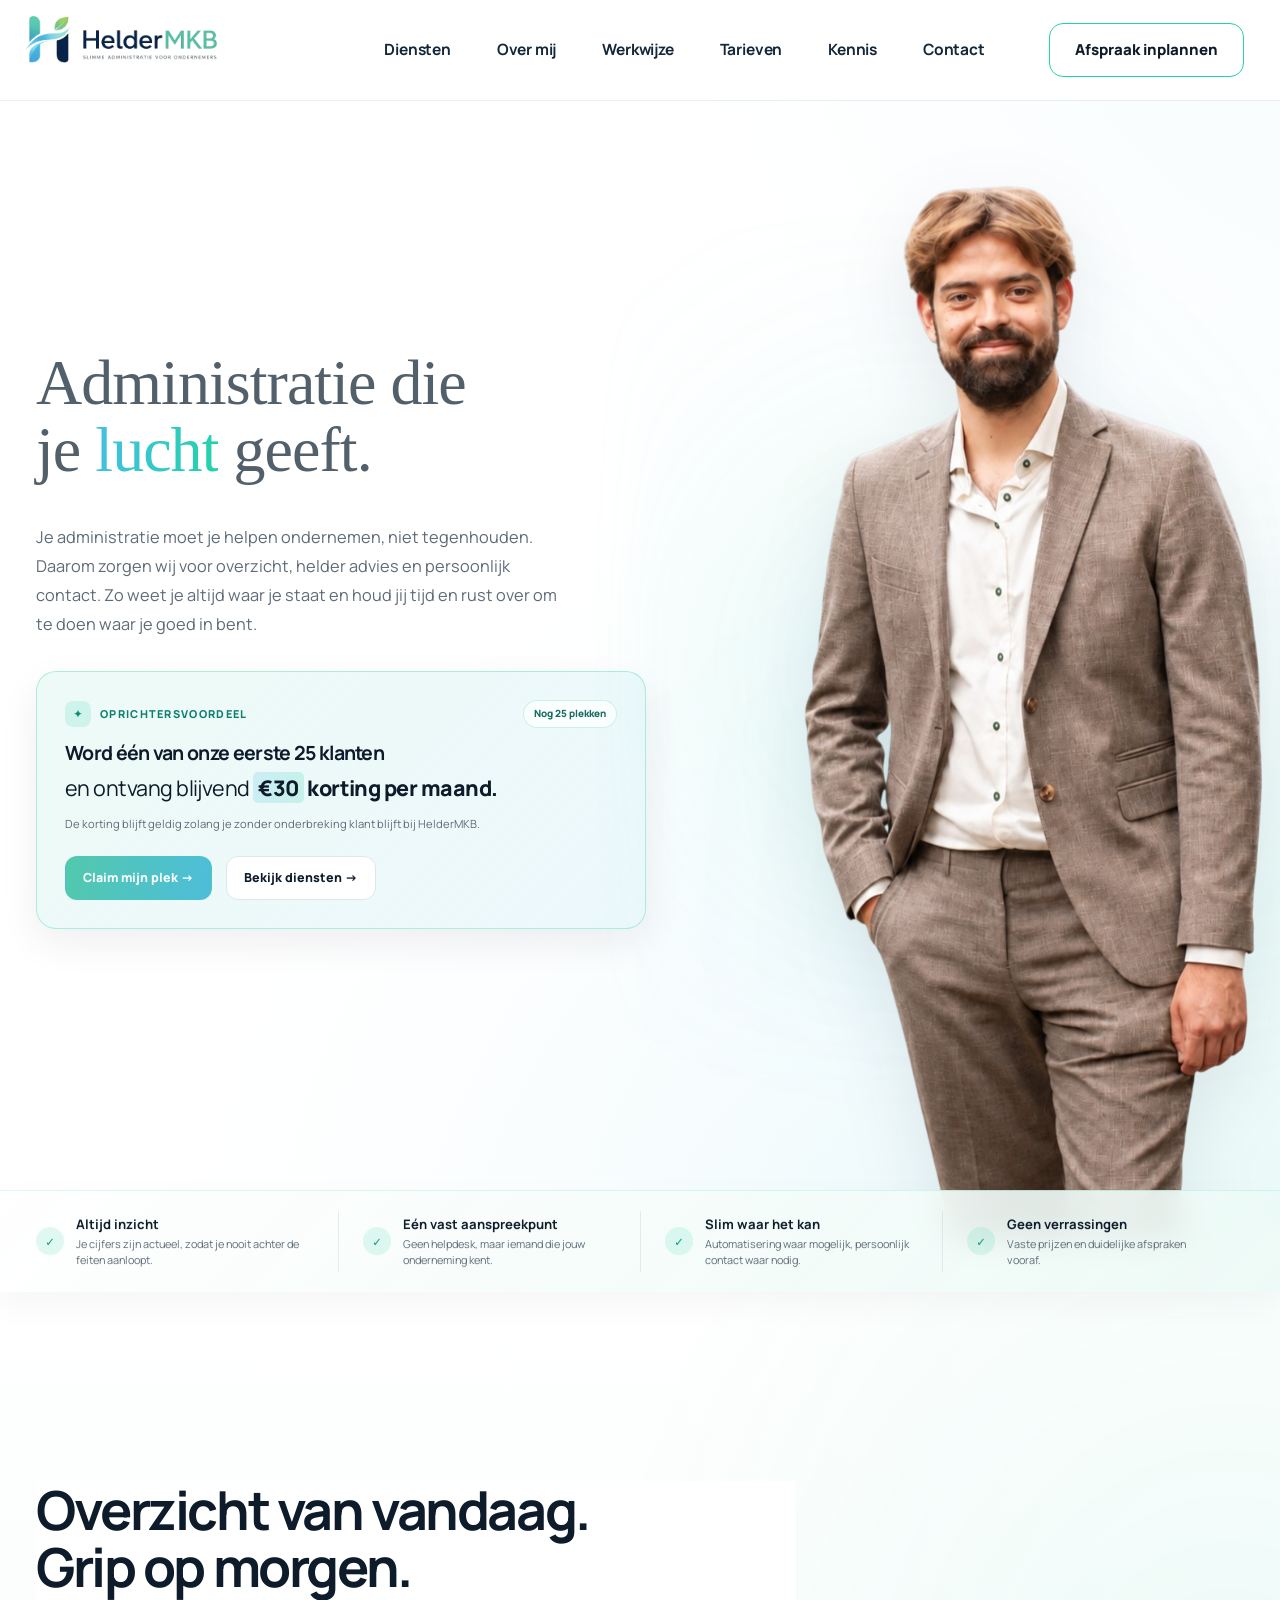
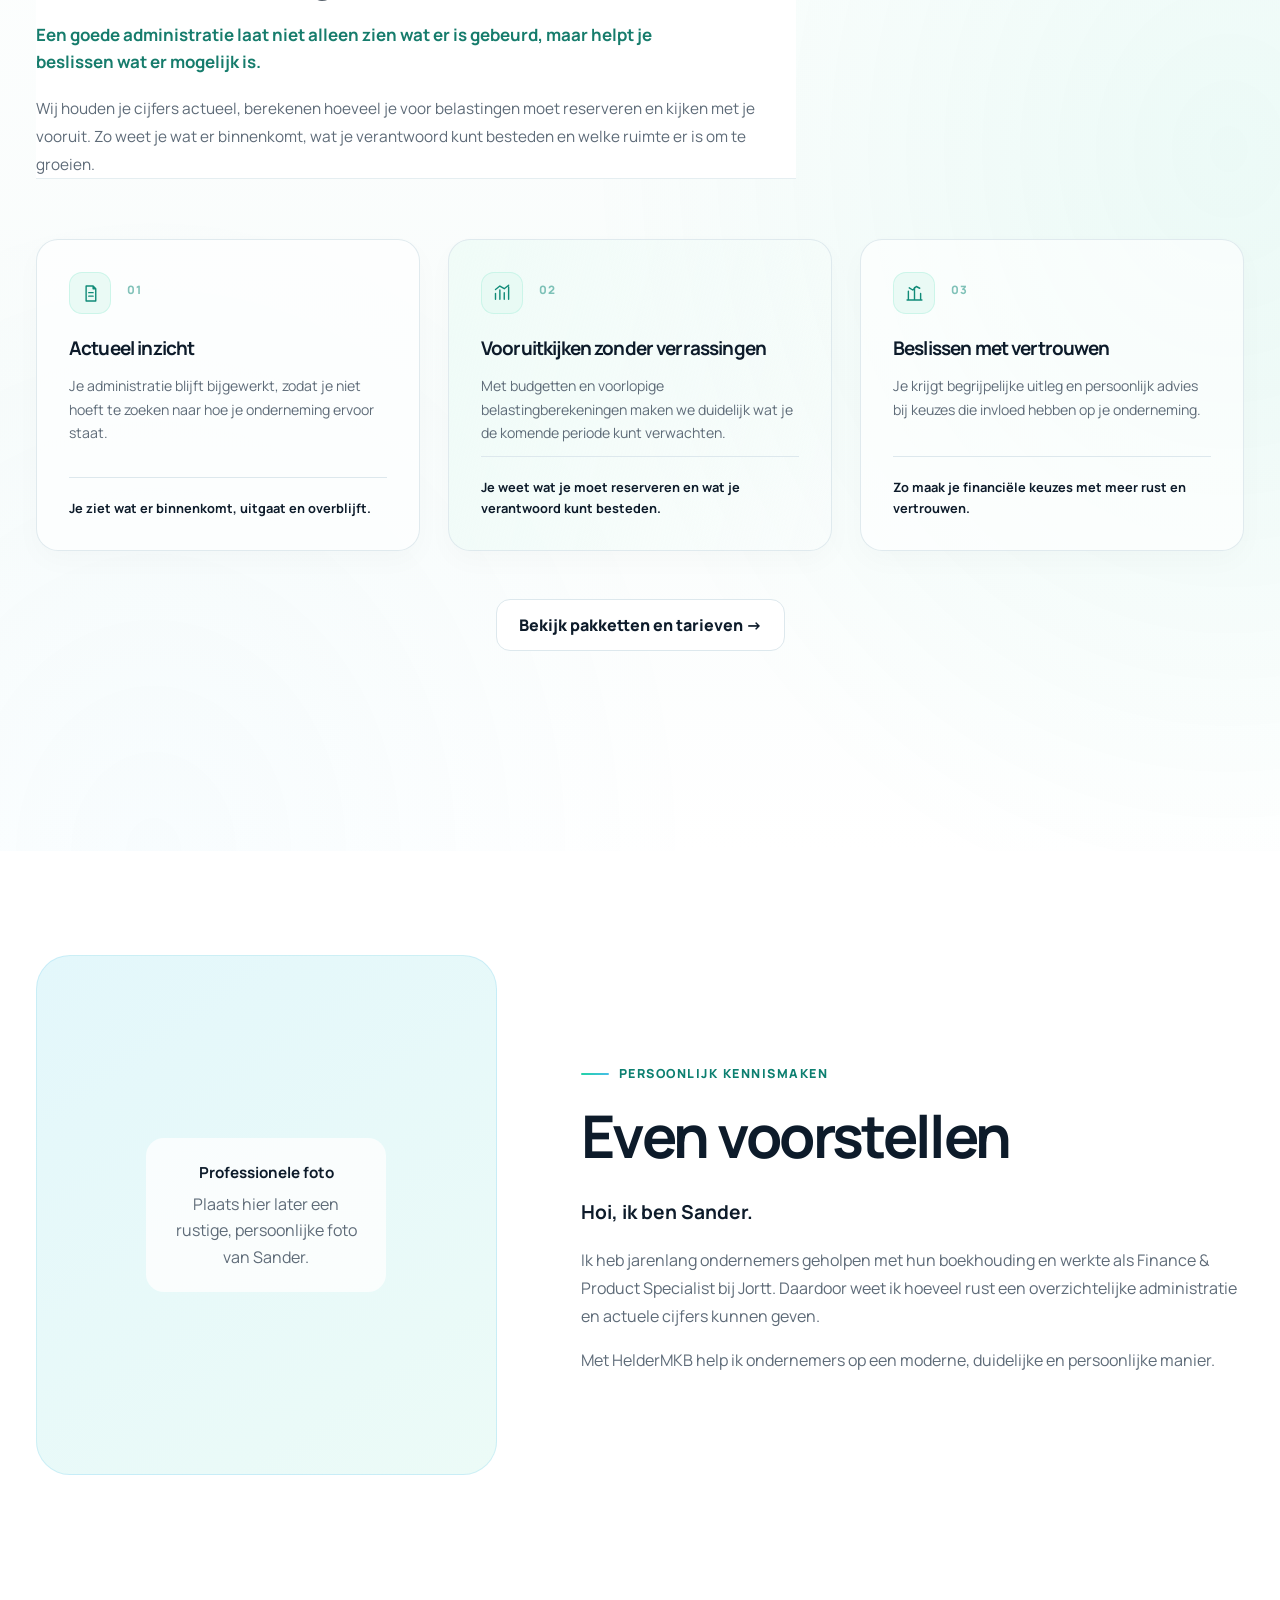
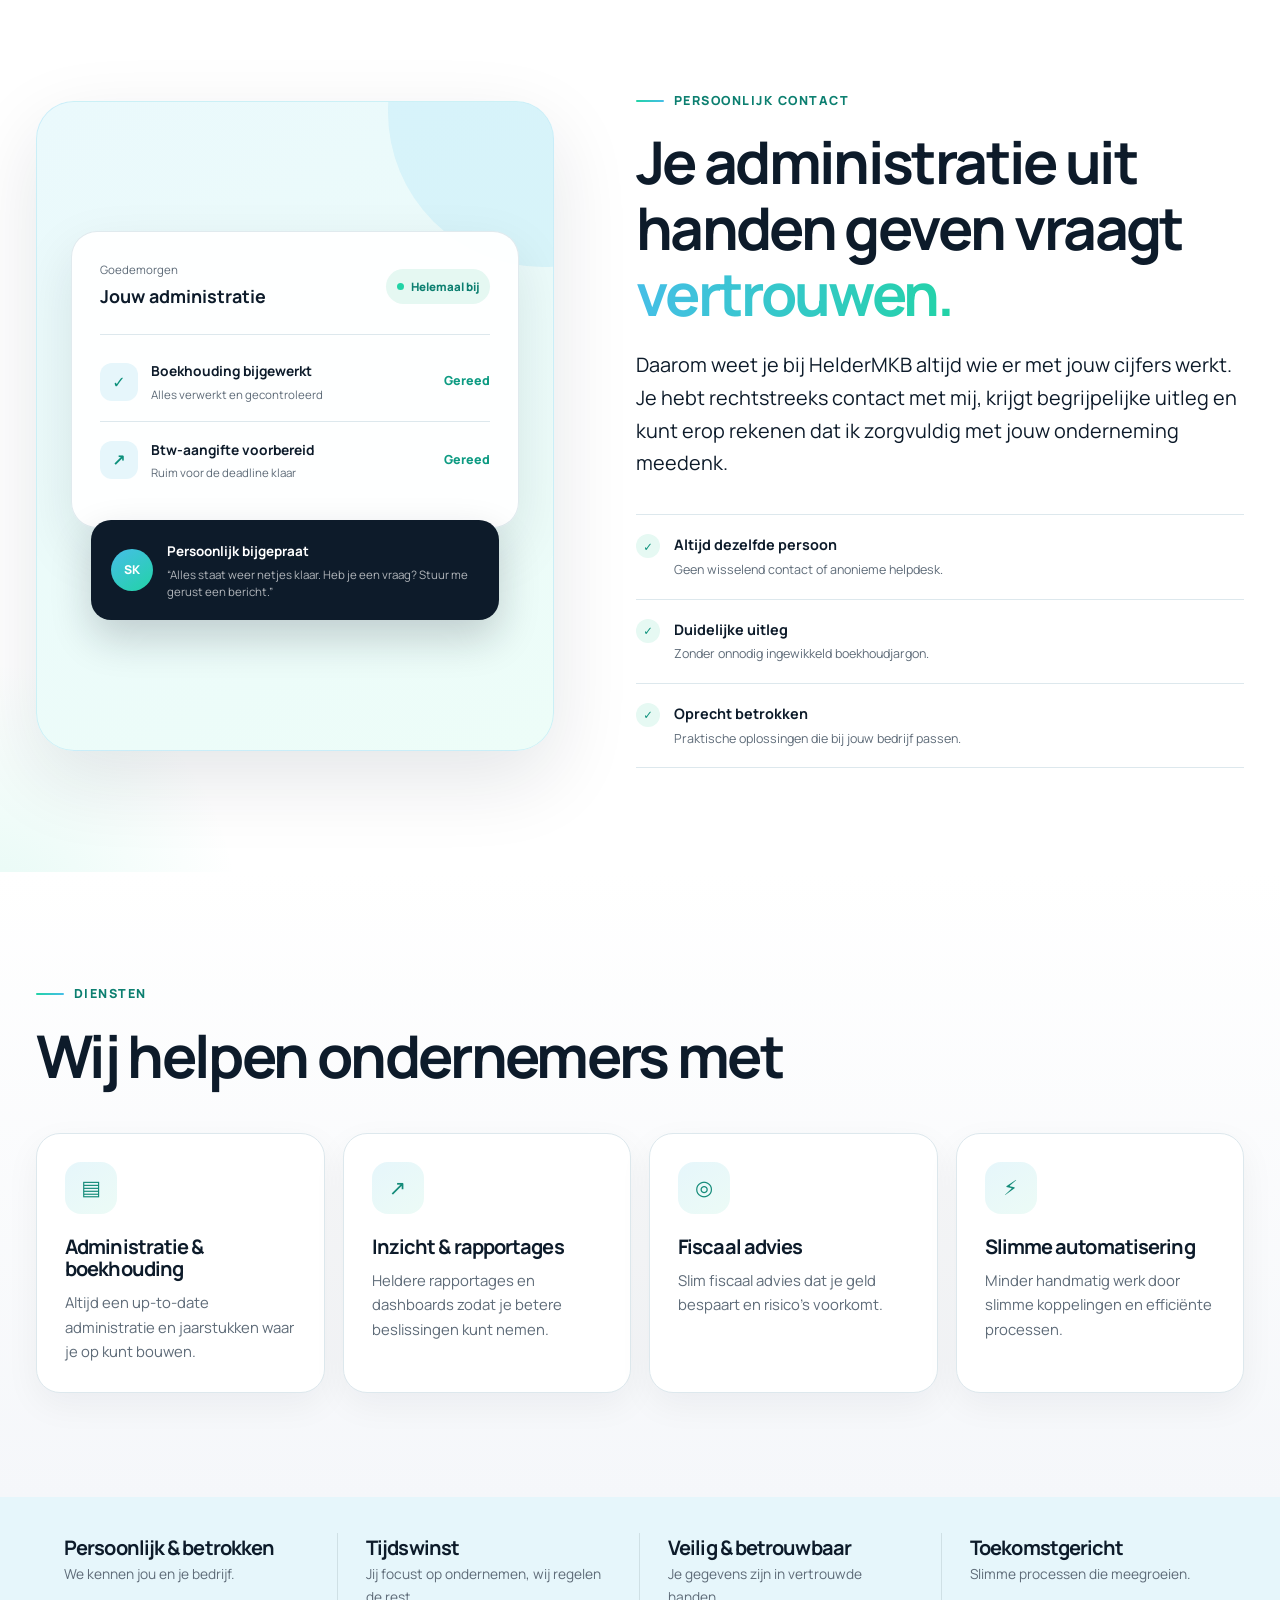
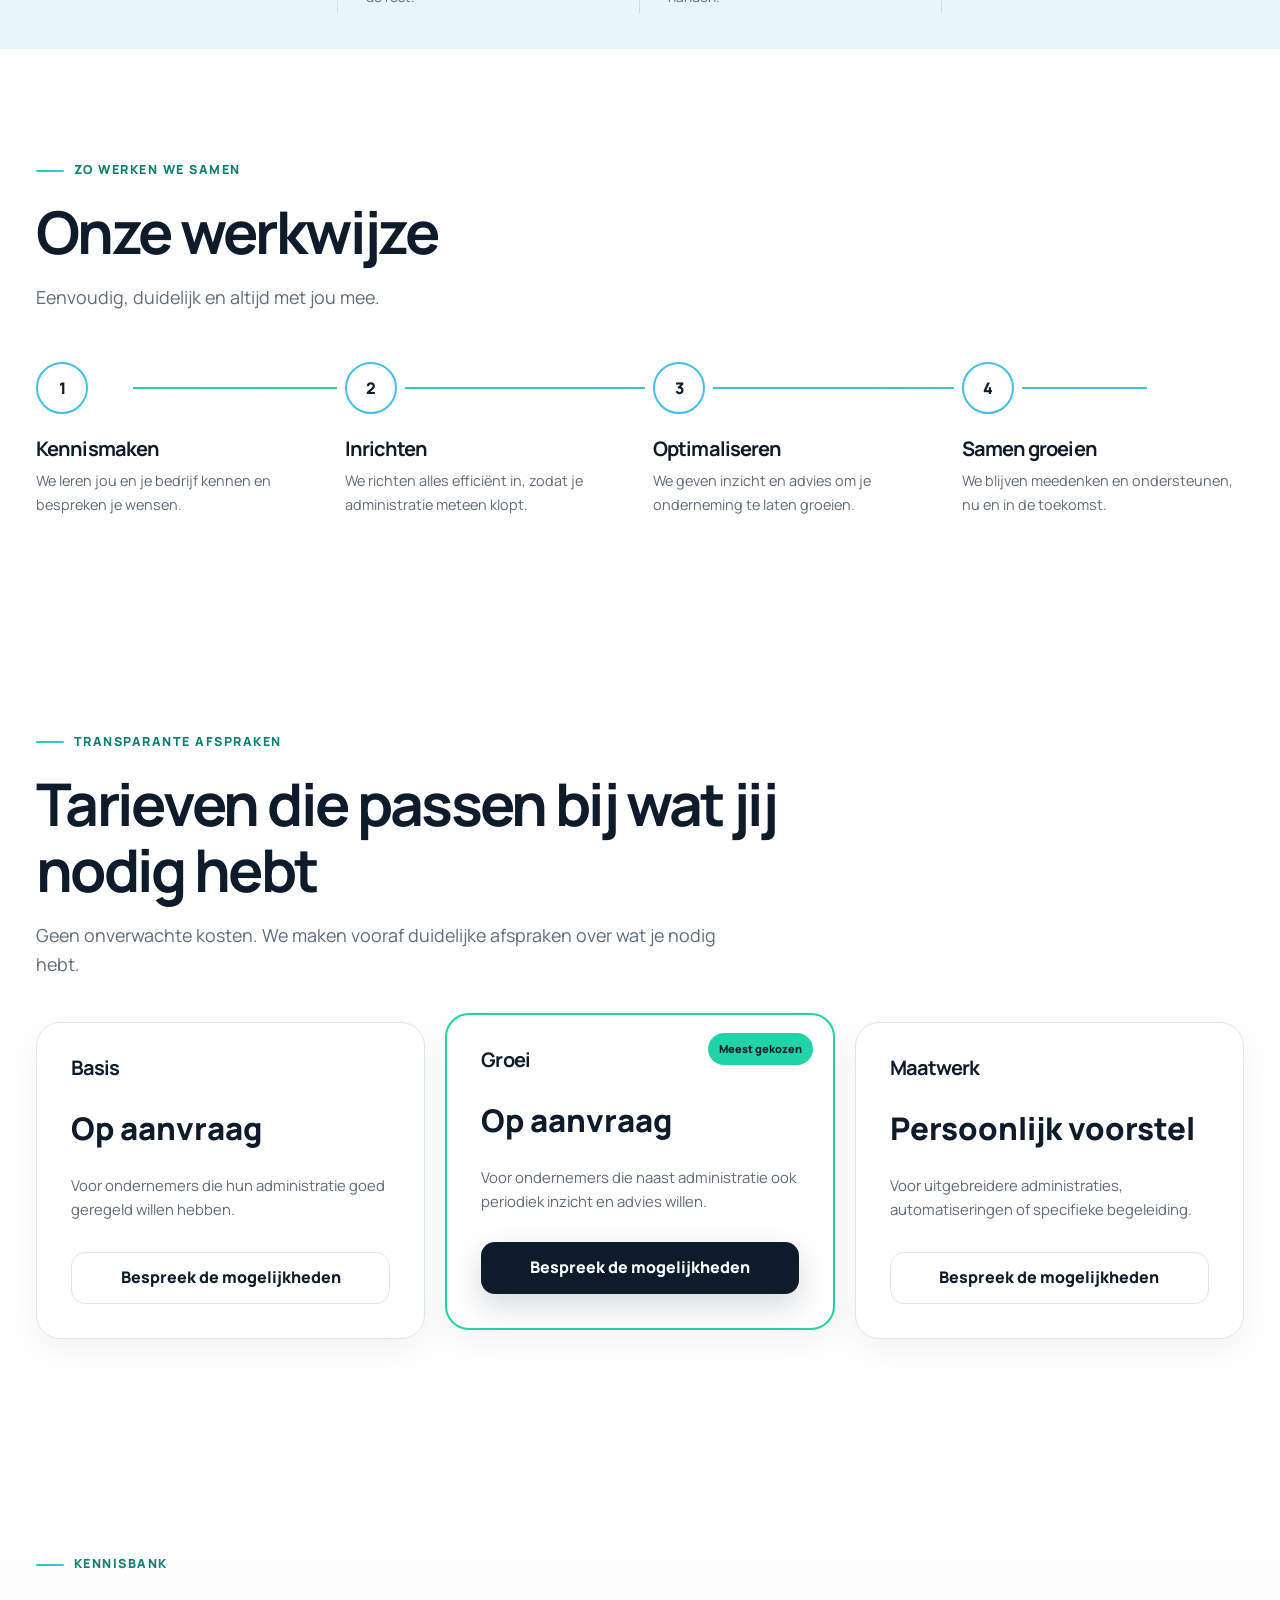
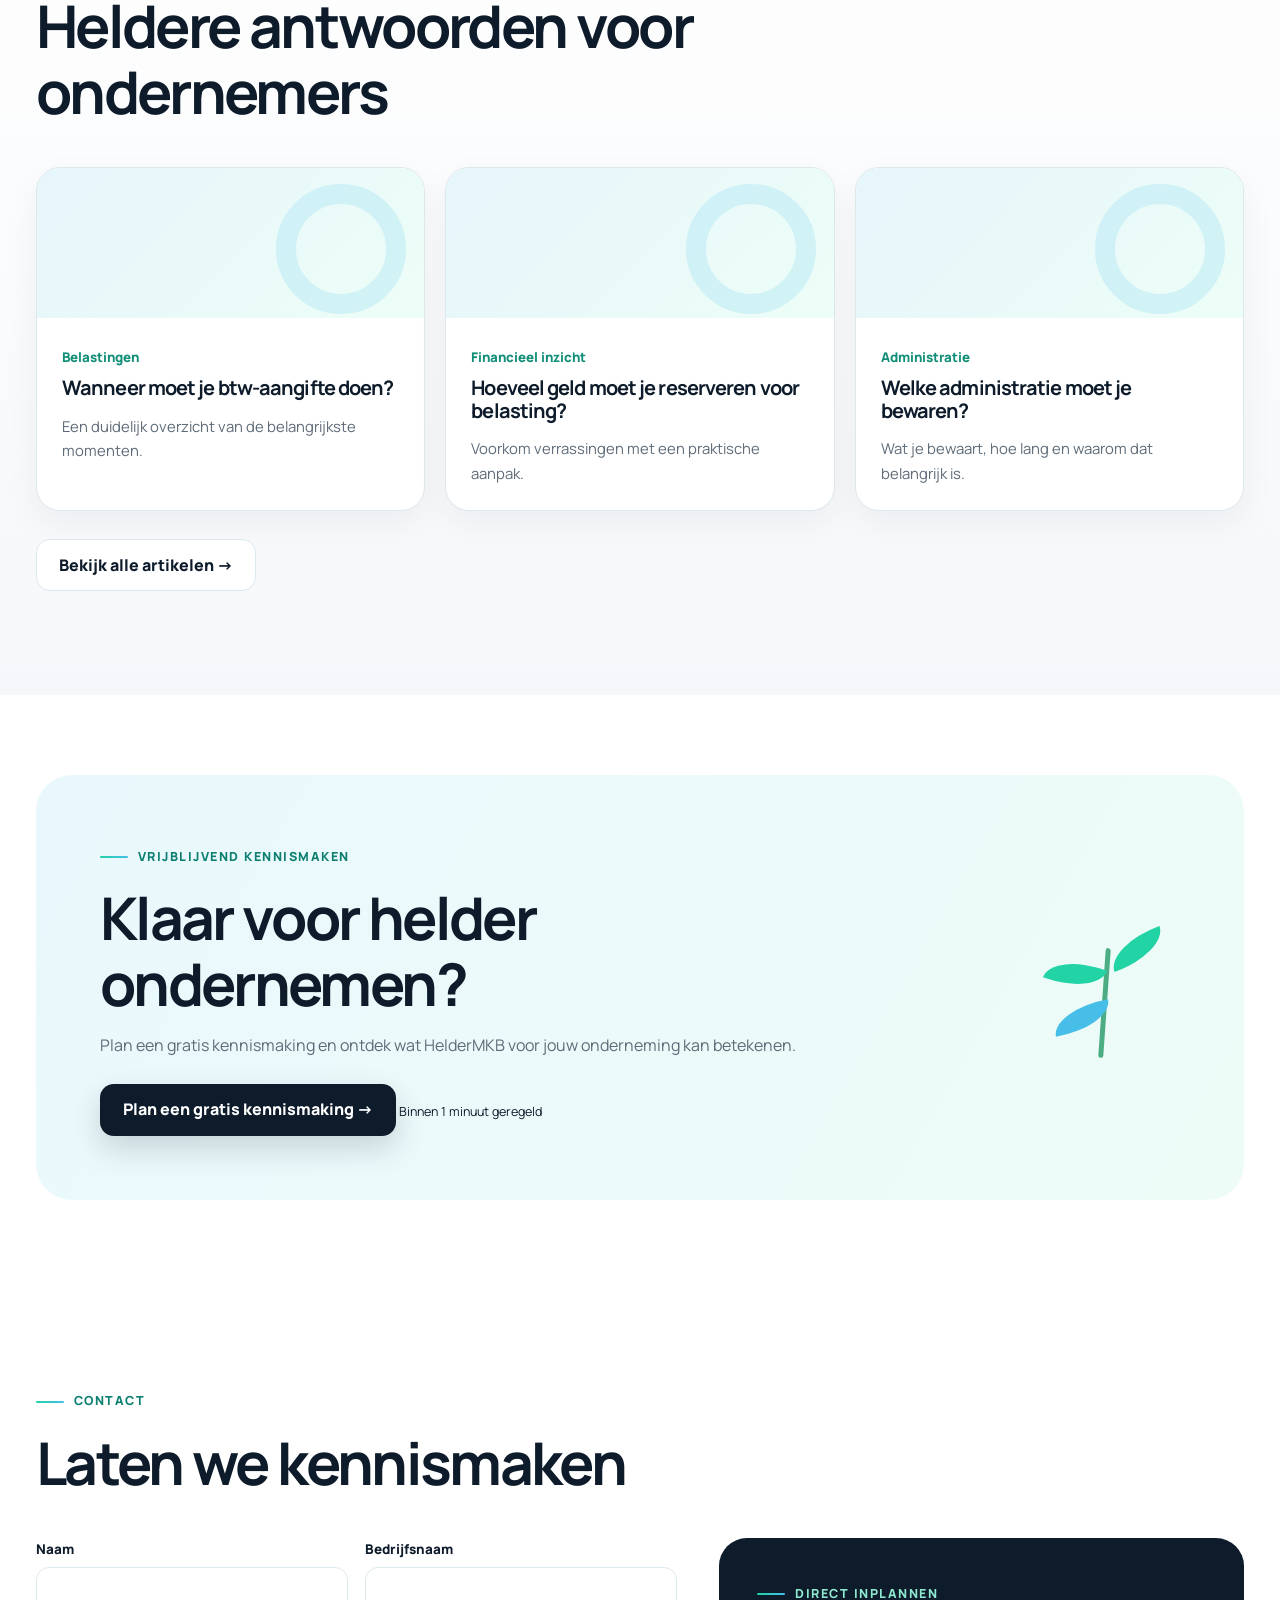
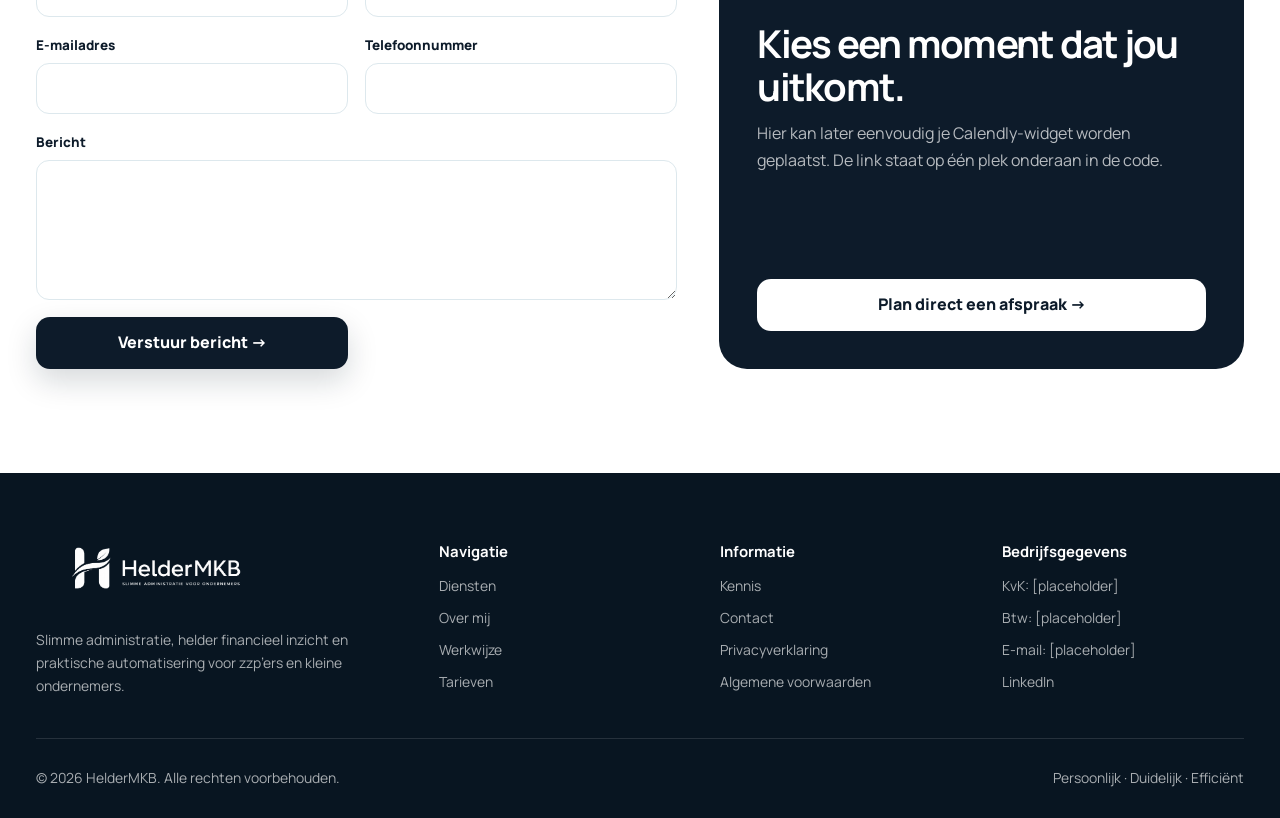
==== commit 896f824e: "support sectie af" ====
--- a/index.html
+++ b/index.html
@@ -397,9 +397,9 @@
 <section class="support-section" aria-labelledby="wat-we-regelen">
   <div class="container">
     <header class="support-section__header">
-      <h2 id="wat-we-regelen">Altijd weten waar je staat.</h2>
-      <p class="support-section__subtitle">Een actuele administratie is pas echt waardevol als die je overzicht geeft.</p>
-      <p class="support-section__intro">Wij houden je cijfers actueel, maken inzichtelijk hoeveel je voor belasting moet reserveren en helpen je vooruitkijken met heldere budgetten. Zo weet je wat er binnenkomt, wat eraan komt en welke financiële ruimte je hebt om te ondernemen.</p>
+      <h2 id="wat-we-regelen"><span>Overzicht van vandaag.</span><span>Grip op morgen.</span></h2>
+      <p class="support-section__subtitle">Een goede administratie laat niet alleen zien wat er is gebeurd, maar helpt je beslissen wat er mogelijk is.</p>
+      <p class="support-section__intro">Wij houden je cijfers actueel, berekenen hoeveel je voor belastingen moet reserveren en kijken met je vooruit. Zo weet je wat er binnenkomt, wat je verantwoord kunt besteden en welke ruimte er is om te groeien.</p>
     </header>
 
     <div class="support-grid">
@@ -411,9 +411,9 @@
         </div>
         <span class="support-block__number" aria-hidden="true">01</span>
         <div class="support-block__content">
-          <h3>Actueel overzicht</h3>
-          <p>Je administratie blijft bijgewerkt, zodat je altijd ziet hoe je onderneming ervoor staat.</p>
-          <p class="support-block__result">Je weet wat er binnenkomt, uitgaat en overblijft.</p>
+          <h3>Actueel inzicht</h3>
+          <p>Je administratie blijft bijgewerkt, zodat je niet hoeft te zoeken naar hoe je onderneming ervoor staat.</p>
+          <p class="support-block__result">Je ziet wat er binnenkomt, uitgaat en overblijft.</p>
         </div>
       </article>
 
@@ -425,9 +425,9 @@
         </div>
         <span class="support-block__number" aria-hidden="true">02</span>
         <div class="support-block__content">
-          <h3>Vooruitkijken</h3>
-          <p>Met budgetten en voorlopige belastingberekeningen maken we inzichtelijk wat je kunt verwachten.</p>
-          <p class="support-block__result">Je weet wat je moet reserveren en wat je veilig kunt besteden.</p>
+          <h3>Vooruitkijken zonder verrassingen</h3>
+          <p>Met budgetten en voorlopige belastingberekeningen maken we duidelijk wat je de komende periode kunt verwachten.</p>
+          <p class="support-block__result">Je weet wat je moet reserveren en wat je verantwoord kunt besteden.</p>
         </div>
       </article>
 
@@ -439,9 +439,9 @@
         </div>
         <span class="support-block__number" aria-hidden="true">03</span>
         <div class="support-block__content">
-          <h3>Ruimte om te ondernemen</h3>
-          <p>Je krijgt duidelijke uitleg en persoonlijk advies bij keuzes die financiële gevolgen hebben.</p>
-          <p class="support-block__result">Minder onzekerheid en meer ruimte om met vertrouwen te ondernemen.</p>
+          <h3>Beslissen met vertrouwen</h3>
+          <p>Je krijgt begrijpelijke uitleg en persoonlijk advies bij keuzes die invloed hebben op je onderneming.</p>
+          <p class="support-block__result">Zo maak je financiële keuzes met meer rust en vertrouwen.</p>
         </div>
       </article>
     </div>
--- a/style.css
+++ b/style.css
@@ -392,6 +392,11 @@
   line-height: 1.06;
 }
 
+.support-section__header h2 span {
+  display: block;
+  white-space: nowrap;
+}
+
 .support-section__subtitle {
   max-width: 680px;
   margin-top: 26px;
@@ -721,7 +726,7 @@
   }
 
   .support-section__header h2 {
-    font-size: clamp(2rem, 10vw, 2.7rem);
+    font-size: clamp(1.7rem, 8.5vw, 2.7rem);
   }
 
   .support-section__subtitle {
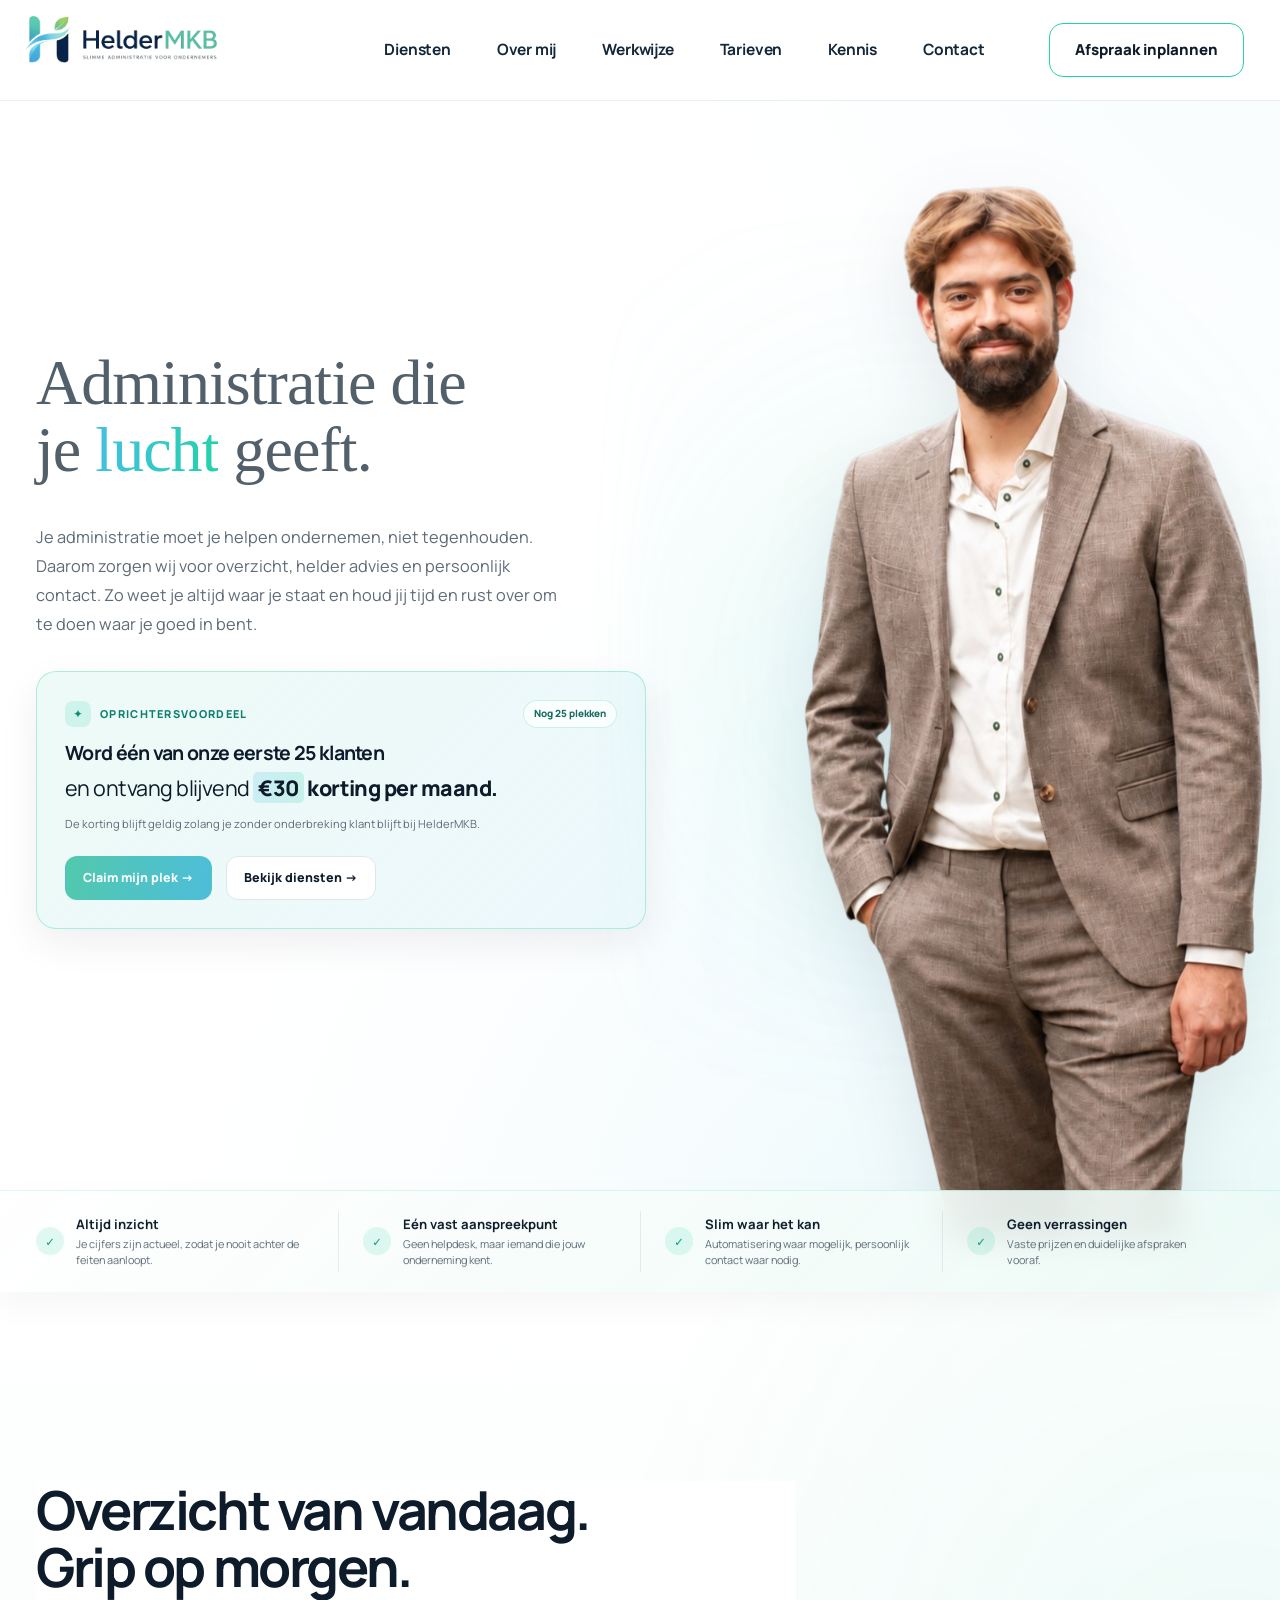
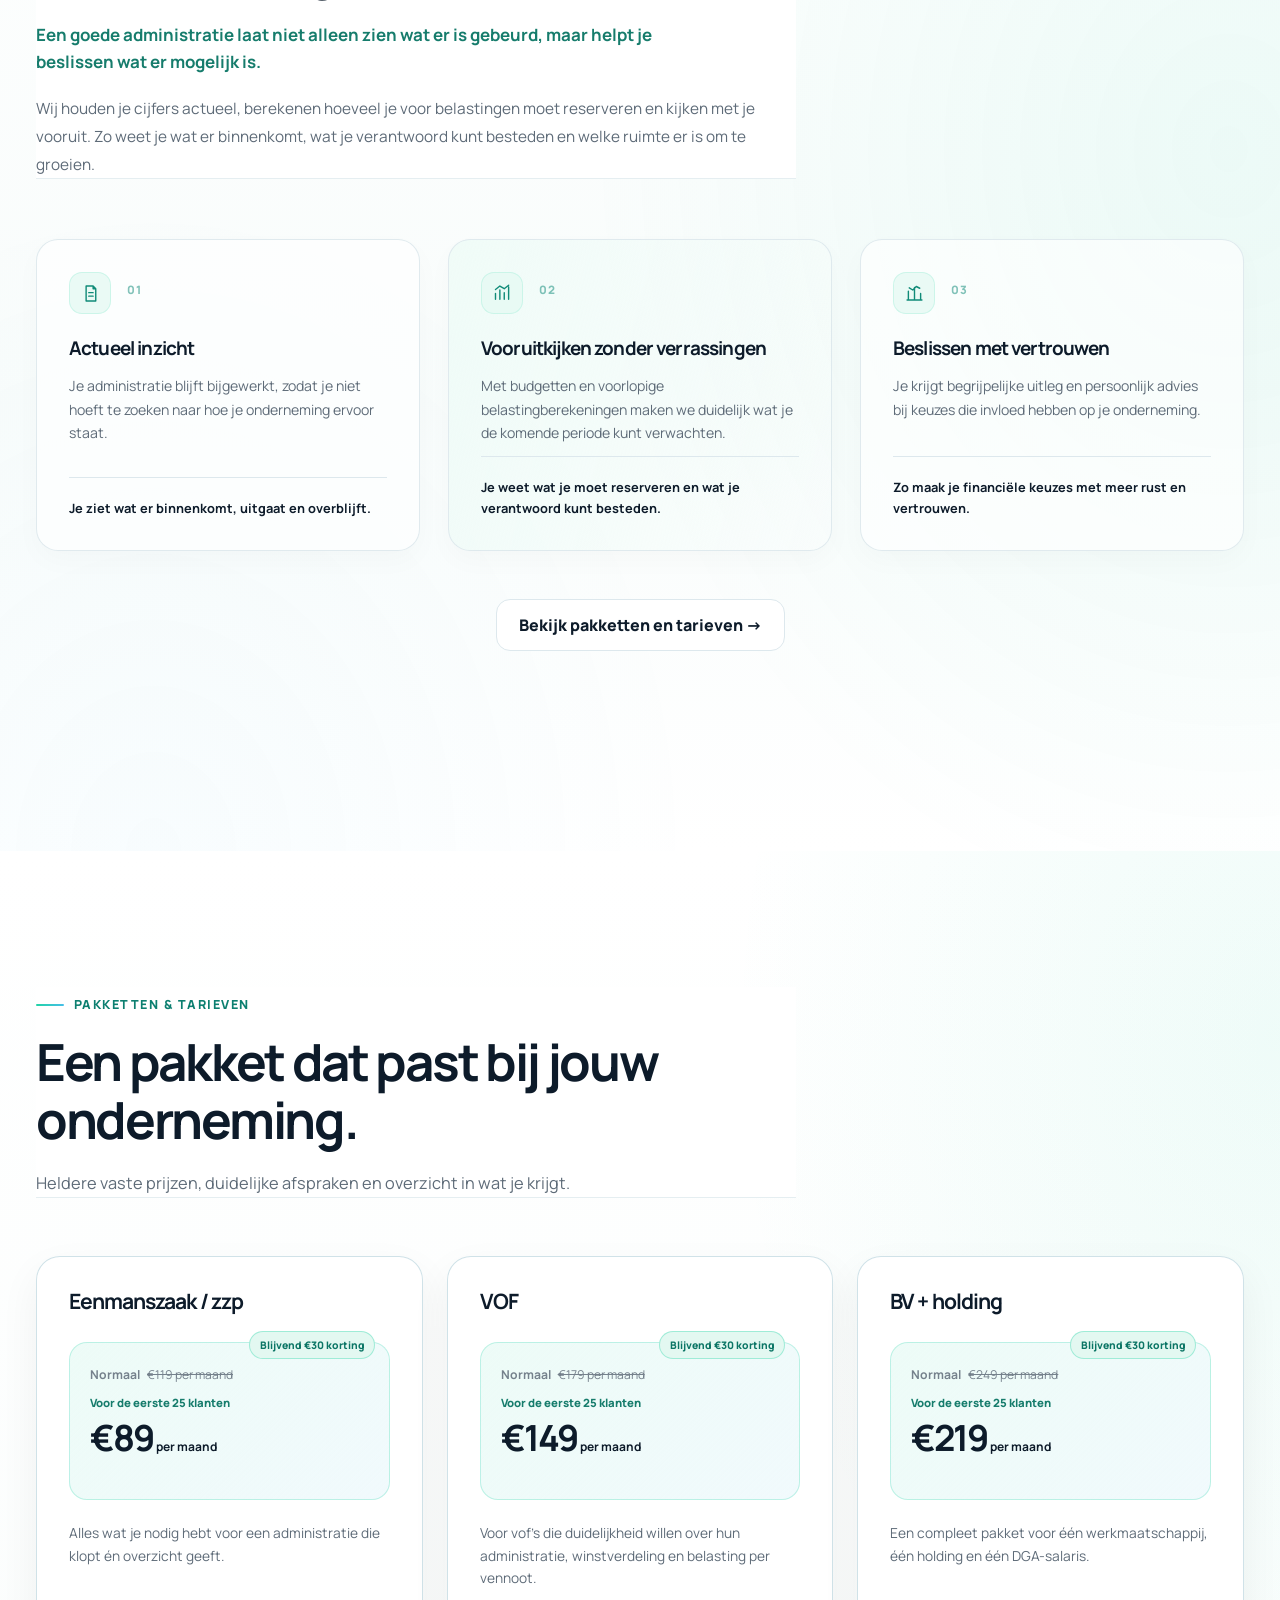
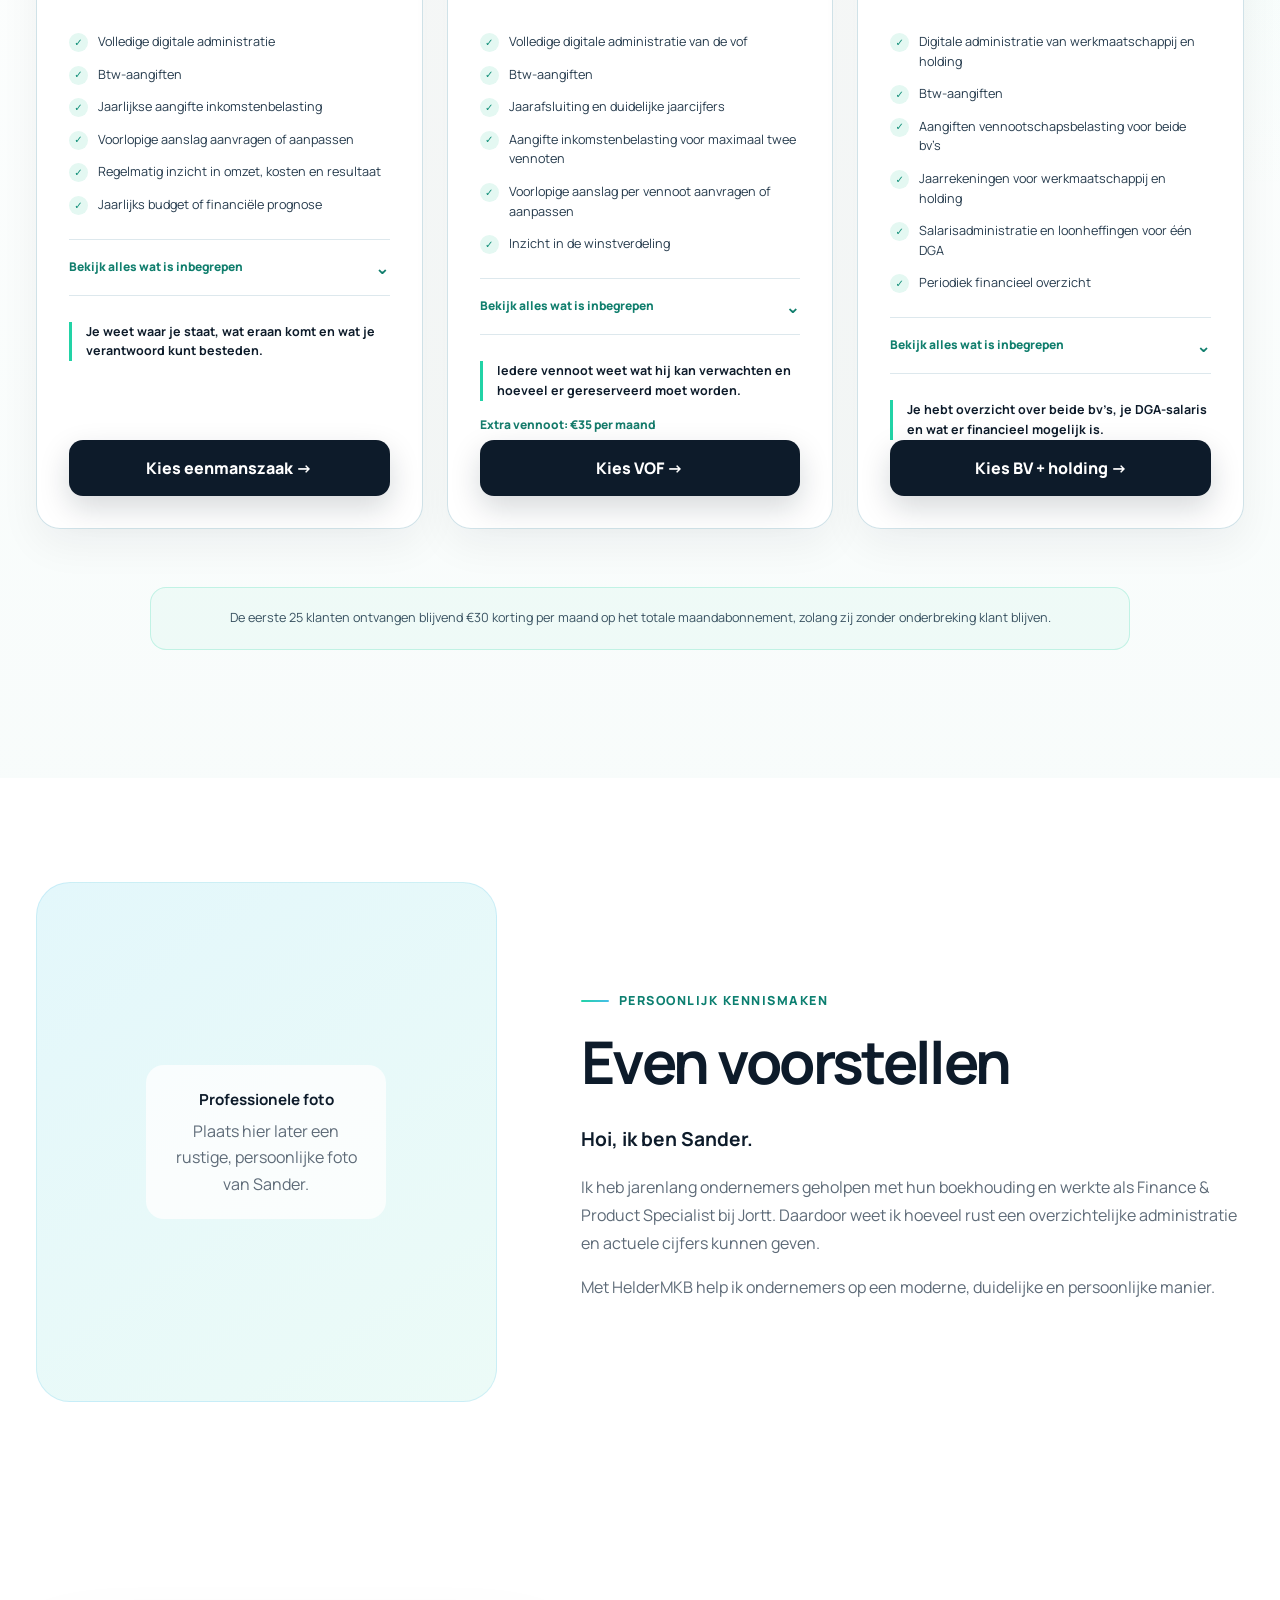
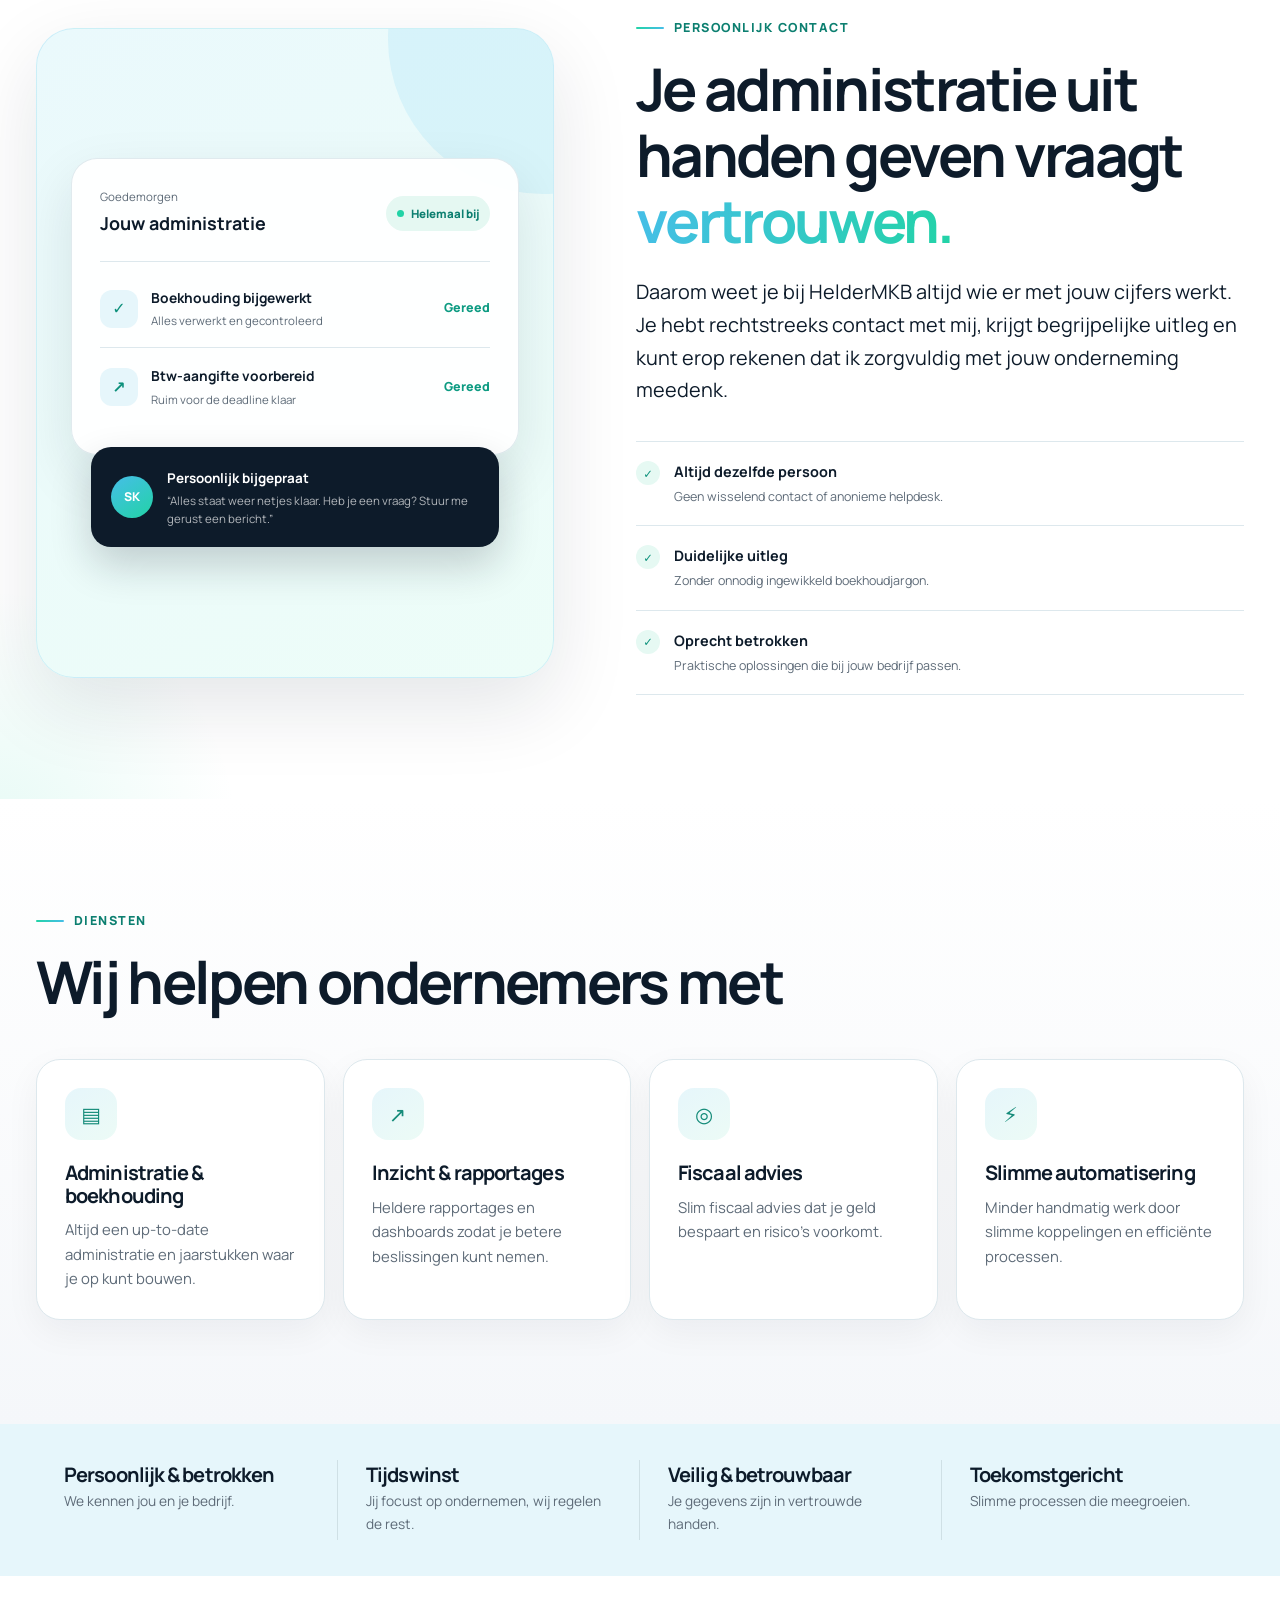
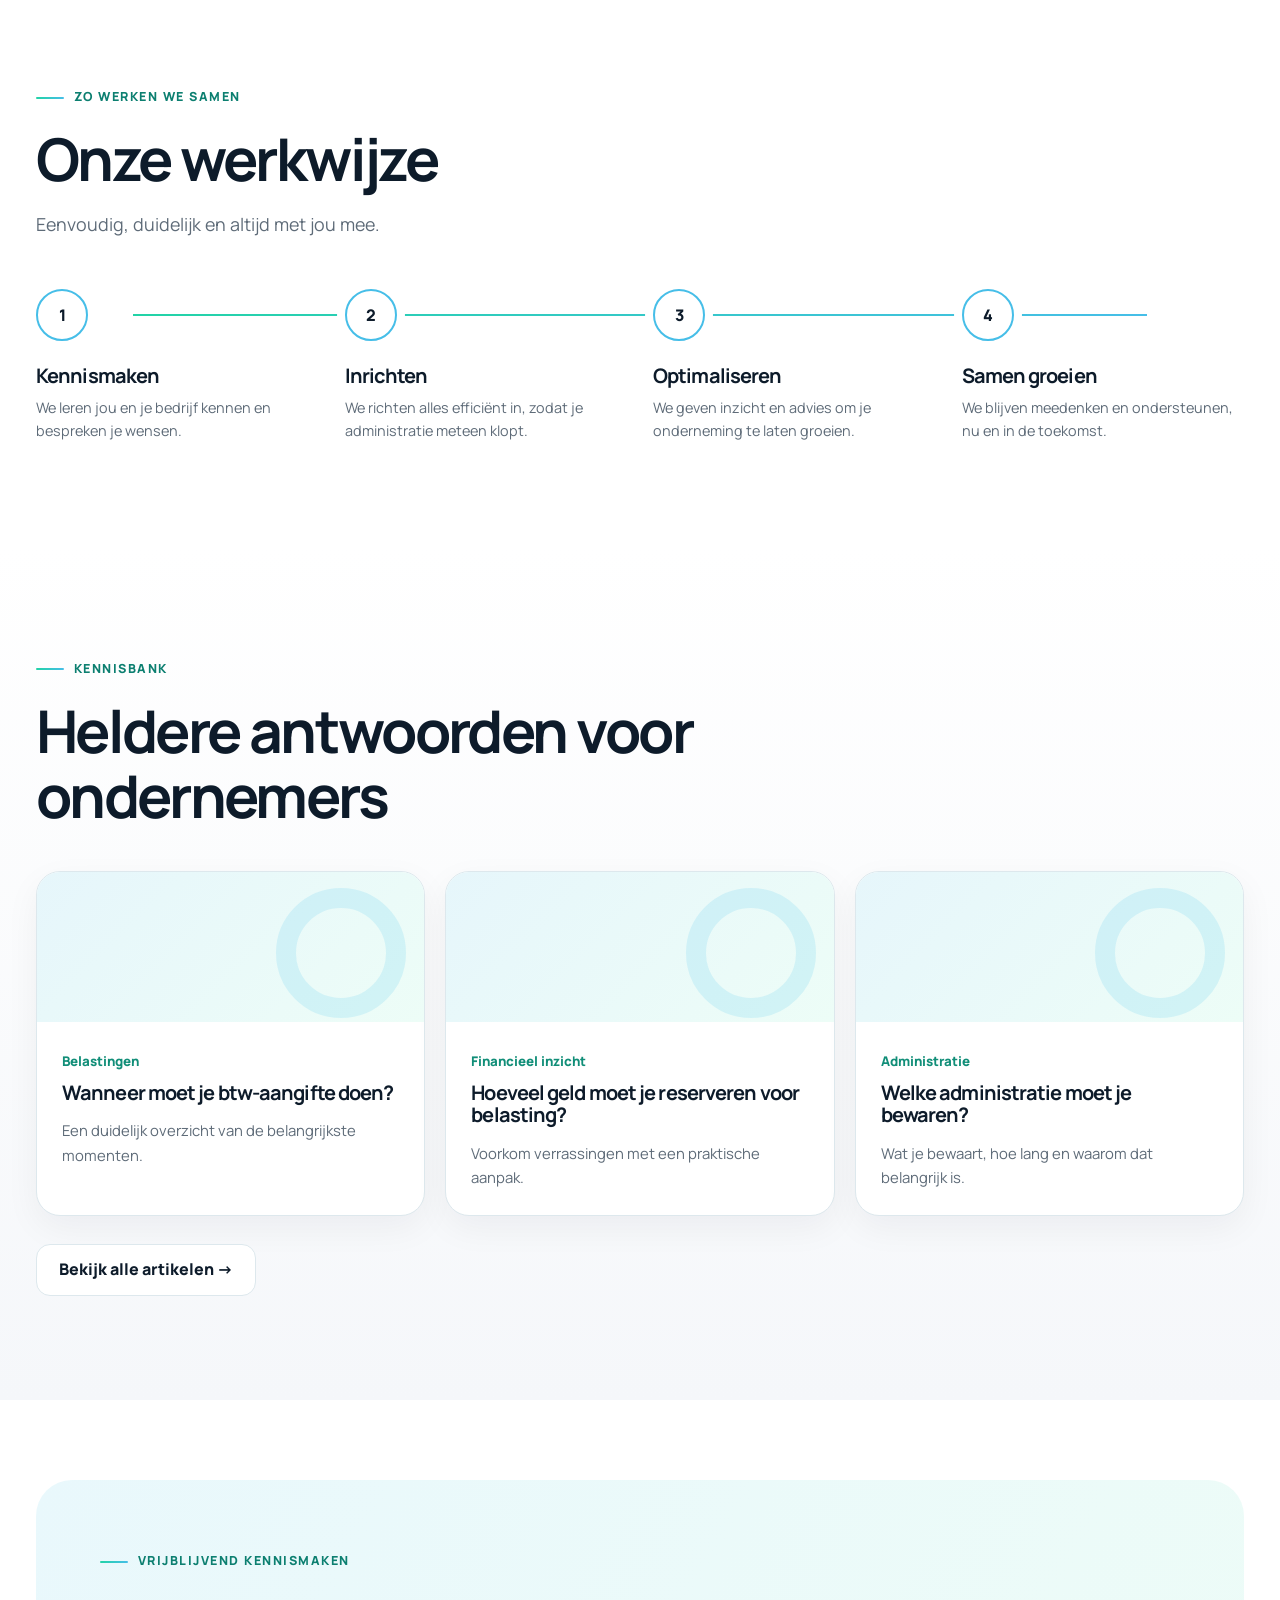
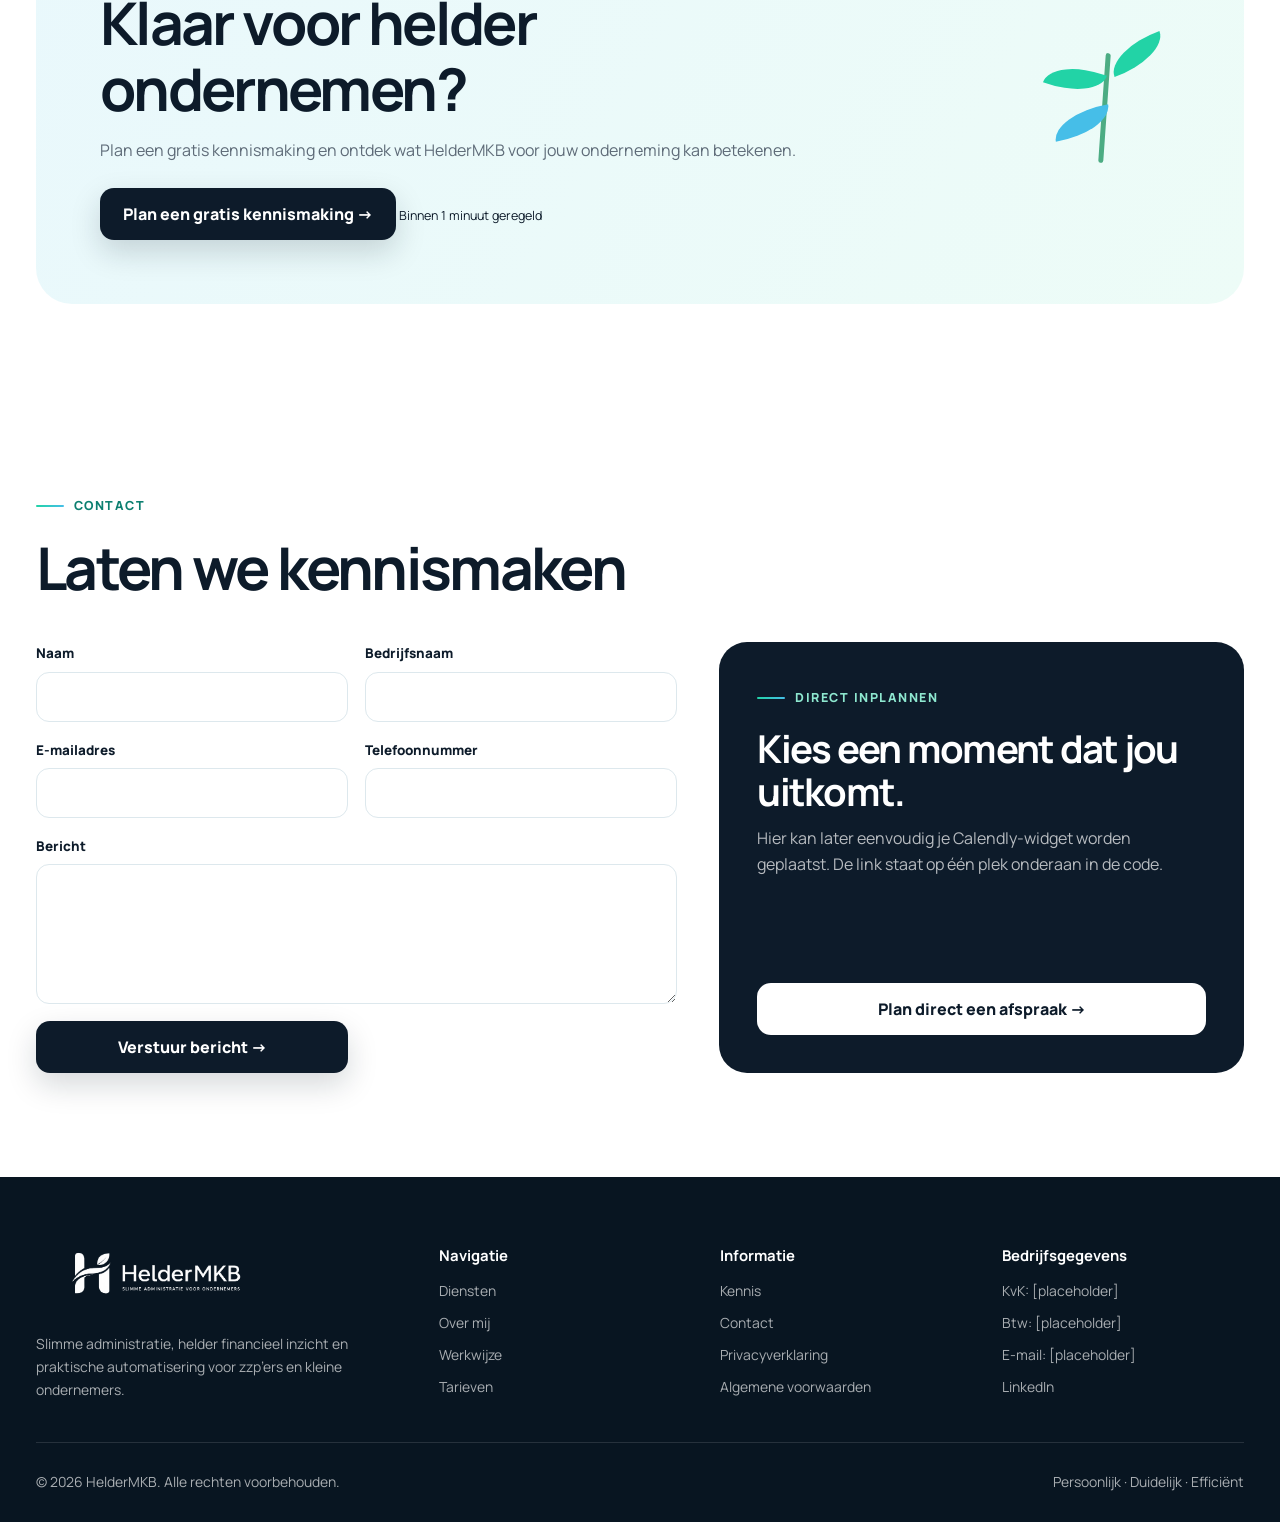
==== commit 267387ea: "pakket prijzen toegevoegd" ====
--- a/index.html
+++ b/index.html
@@ -452,6 +452,135 @@
   </div>
 </section>
 
+<section class="packages-section" id="tarieven" aria-labelledby="pakketten-titel">
+  <div class="container">
+    <header class="packages-section__header">
+      <div class="eyebrow">Pakketten &amp; tarieven</div>
+      <h2 id="pakketten-titel">Een pakket dat past bij jouw onderneming.</h2>
+      <p>Heldere vaste prijzen, duidelijke afspraken en overzicht in wat je krijgt.</p>
+    </header>
+
+    <div class="package-grid">
+      <article class="package-card">
+        <div class="package-card__top">
+          <h3>Eenmanszaak / zzp</h3>
+          <div class="package-card__pricing">
+            <span class="package-card__badge">Blijvend €30 korting</span>
+            <p class="package-card__regular"><span>Normaal</span> <s>€119 per maand</s></p>
+            <p class="package-card__founder"><span>Voor de eerste 25 klanten</span><strong>€89</strong> <small>per maand</small></p>
+          </div>
+          <p class="package-card__description">Alles wat je nodig hebt voor een administratie die klopt én overzicht geeft.</p>
+        </div>
+
+        <ul class="package-list">
+          <li>Volledige digitale administratie</li>
+          <li>Btw-aangiften</li>
+          <li>Jaarlijkse aangifte inkomstenbelasting</li>
+          <li>Voorlopige aanslag aanvragen of aanpassen</li>
+          <li>Regelmatig inzicht in omzet, kosten en resultaat</li>
+          <li>Jaarlijks budget of financiële prognose</li>
+        </ul>
+
+        <div class="package-card__more" id="package-more-zzp" hidden>
+          <ul class="package-list">
+            <li>Jaarafsluiting en duidelijke jaarcijfers</li>
+            <li>Inschatting van je belasting en wat je daarvoor moet reserveren</li>
+            <li>Eén vast aanspreekpunt</li>
+          </ul>
+        </div>
+        <button class="package-card__toggle" type="button" aria-expanded="false" aria-controls="package-more-zzp">
+          <span>Bekijk alles wat is inbegrepen</span><span class="package-card__chevron" aria-hidden="true">⌄</span>
+        </button>
+
+        <div class="package-card__footer">
+          <p class="package-card__result">Je weet waar je staat, wat eraan komt en wat je verantwoord kunt besteden.</p>
+          <a class="btn btn-primary" href="#contact">Kies eenmanszaak →</a>
+        </div>
+      </article>
+
+      <article class="package-card">
+        <div class="package-card__top">
+          <h3>VOF</h3>
+          <div class="package-card__pricing">
+            <span class="package-card__badge">Blijvend €30 korting</span>
+            <p class="package-card__regular"><span>Normaal</span> <s>€179 per maand</s></p>
+            <p class="package-card__founder"><span>Voor de eerste 25 klanten</span><strong>€149</strong> <small>per maand</small></p>
+          </div>
+          <p class="package-card__description">Voor vof’s die duidelijkheid willen over hun administratie, winstverdeling en belasting per vennoot.</p>
+        </div>
+
+        <ul class="package-list">
+          <li>Volledige digitale administratie van de vof</li>
+          <li>Btw-aangiften</li>
+          <li>Jaarafsluiting en duidelijke jaarcijfers</li>
+          <li>Aangifte inkomstenbelasting voor maximaal twee vennoten</li>
+          <li>Voorlopige aanslag per vennoot aanvragen of aanpassen</li>
+          <li>Inzicht in de winstverdeling</li>
+        </ul>
+
+        <div class="package-card__more" id="package-more-vof" hidden>
+          <ul class="package-list">
+            <li>Verwerking van privéopnamen en inbreng</li>
+            <li>Inschatting van de belasting per vennoot</li>
+            <li>Jaarlijks budget- of prognosegesprek</li>
+            <li>Eén vast aanspreekpunt</li>
+          </ul>
+        </div>
+        <button class="package-card__toggle" type="button" aria-expanded="false" aria-controls="package-more-vof">
+          <span>Bekijk alles wat is inbegrepen</span><span class="package-card__chevron" aria-hidden="true">⌄</span>
+        </button>
+
+        <div class="package-card__footer">
+          <p class="package-card__result">Iedere vennoot weet wat hij kan verwachten en hoeveel er gereserveerd moet worden.</p>
+          <p class="package-card__extra">Extra vennoot: €35 per maand</p>
+          <a class="btn btn-primary" href="#contact">Kies VOF →</a>
+        </div>
+      </article>
+
+      <article class="package-card">
+        <div class="package-card__top">
+          <h3>BV + holding</h3>
+          <div class="package-card__pricing">
+            <span class="package-card__badge">Blijvend €30 korting</span>
+            <p class="package-card__regular"><span>Normaal</span> <s>€249 per maand</s></p>
+            <p class="package-card__founder"><span>Voor de eerste 25 klanten</span><strong>€219</strong> <small>per maand</small></p>
+          </div>
+          <p class="package-card__description">Een compleet pakket voor één werkmaatschappij, één holding en één DGA-salaris.</p>
+        </div>
+
+        <ul class="package-list">
+          <li>Digitale administratie van werkmaatschappij en holding</li>
+          <li>Btw-aangiften</li>
+          <li>Aangiften vennootschapsbelasting voor beide bv’s</li>
+          <li>Jaarrekeningen voor werkmaatschappij en holding</li>
+          <li>Salarisadministratie en loonheffingen voor één DGA</li>
+          <li>Periodiek financieel overzicht</li>
+        </ul>
+
+        <div class="package-card__more" id="package-more-bv" hidden>
+          <ul class="package-list">
+            <li>Deponering van de jaarstukken</li>
+            <li>Verwerking van managementfee, dividend en onderlinge rekening</li>
+            <li>Inschatting van belasting en beschikbare liquiditeit</li>
+            <li>Jaarlijkse prognose</li>
+            <li>Eén vast aanspreekpunt</li>
+          </ul>
+        </div>
+        <button class="package-card__toggle" type="button" aria-expanded="false" aria-controls="package-more-bv">
+          <span>Bekijk alles wat is inbegrepen</span><span class="package-card__chevron" aria-hidden="true">⌄</span>
+        </button>
+
+        <div class="package-card__footer">
+          <p class="package-card__result">Je hebt overzicht over beide bv’s, je DGA-salaris en wat er financieel mogelijk is.</p>
+          <a class="btn btn-primary" href="#contact">Kies BV + holding →</a>
+        </div>
+      </article>
+    </div>
+
+    <p class="packages-section__founder-note">De eerste 25 klanten ontvangen blijvend €30 korting per maand op het totale maandabonnement, zolang zij zonder onderbreking klant blijven.</p>
+  </div>
+</section>
+
 <section class="personal-intro" aria-labelledby="even-voorstellen">
   <div class="container personal-intro-grid">
     <div class="personal-intro-photo" role="img" aria-label="Plaats voor een professionele foto van Sander">
@@ -539,18 +668,6 @@
   </div>
 </section>
 
-
-<section class="section" id="tarieven">
-  <div class="container">
-    <div class="eyebrow">Transparante afspraken</div><h2>Tarieven die passen bij wat jij nodig hebt</h2>
-    <p class="lead">Geen onverwachte kosten. We maken vooraf duidelijke afspraken over wat je nodig hebt.</p>
-    <div class="pricing">
-      <article class="card price-card"><h3>Basis</h3><div class="price-placeholder">Op aanvraag</div><p>Voor ondernemers die hun administratie goed geregeld willen hebben.</p><a class="btn btn-secondary" href="#contact">Bespreek de mogelijkheden</a></article>
-      <article class="card price-card featured"><span class="badge">Meest gekozen</span><h3>Groei</h3><div class="price-placeholder">Op aanvraag</div><p>Voor ondernemers die naast administratie ook periodiek inzicht en advies willen.</p><a class="btn btn-primary" href="#contact">Bespreek de mogelijkheden</a></article>
-      <article class="card price-card"><h3>Maatwerk</h3><div class="price-placeholder">Persoonlijk voorstel</div><p>Voor uitgebreidere administraties, automatiseringen of specifieke begeleiding.</p><a class="btn btn-secondary" href="#contact">Bespreek de mogelijkheden</a></article>
-    </div>
-  </div>
-</section>
 
 <section class="section section-soft" id="kennis">
   <div class="container">
@@ -617,6 +734,15 @@
 
   const hero=document.querySelector('.hero');
   requestAnimationFrame(()=>hero.classList.add('is-ready'));
+
+  document.querySelectorAll('.package-card__toggle').forEach(button=>{
+    button.addEventListener('click',()=>{
+      const content=document.getElementById(button.getAttribute('aria-controls'));
+      const expanded=button.getAttribute('aria-expanded')==='true';
+      button.setAttribute('aria-expanded',String(!expanded));
+      content.hidden=expanded;
+    });
+  });
 </script>
 </body>
 </html>
--- a/style.css
+++ b/style.css
@@ -507,6 +507,248 @@
   min-width: 276px;
 }
 
+/* Packages and pricing */
+.packages-section {
+  position: relative;
+  padding: 136px 0 128px;
+  overflow: hidden;
+  background:
+    radial-gradient(60% 70% at 100% 12%, rgba(34, 211, 166, 0.07), transparent 72%),
+    linear-gradient(180deg, #fff 0%, rgba(246, 251, 250, 0.8) 100%);
+}
+
+.packages-section > .container {
+  width: min(calc(100% - 72px), 1440px);
+}
+
+.packages-section__header {
+  max-width: 760px;
+}
+
+.packages-section__header h2 {
+  max-width: 720px;
+  font-size: clamp(2.65rem, 4vw, 4rem);
+}
+
+.packages-section__header > p {
+  max-width: 660px;
+  margin-top: 22px;
+  font-size: 1.02rem;
+}
+
+.package-grid {
+  display: grid;
+  grid-template-columns: repeat(3, minmax(0, 1fr));
+  gap: 24px;
+  align-items: stretch;
+  margin-top: 58px;
+}
+
+.package-card {
+  min-width: 0;
+  display: flex;
+  flex-direction: column;
+  padding: 32px;
+  border: 1px solid rgba(205, 224, 230, 0.92);
+  border-radius: 24px;
+  background: rgba(255, 255, 255, 0.96);
+  box-shadow: 0 16px 42px rgba(13, 27, 42, 0.055);
+}
+
+.package-card h3 {
+  min-height: 29px;
+  font-size: 1.32rem;
+}
+
+.package-card__pricing {
+  position: relative;
+  min-height: 158px;
+  margin: 24px 0 22px;
+  padding: 22px 20px 18px;
+  border: 1px solid rgba(34, 211, 166, 0.25);
+  border-radius: 18px;
+  background: linear-gradient(135deg, rgba(235, 251, 246, 0.9), rgba(230, 246, 251, 0.56));
+}
+
+.package-card__badge {
+  position: absolute;
+  top: -12px;
+  right: 14px;
+  padding: 6px 10px;
+  border: 1px solid rgba(34, 211, 166, 0.35);
+  border-radius: 999px;
+  background: #e3f8f1;
+  color: #0b7565;
+  font-size: 0.65rem;
+  font-weight: 800;
+  line-height: 1.35;
+}
+
+.package-card__regular {
+  display: flex;
+  gap: 7px;
+  align-items: baseline;
+  color: #75818c;
+  font-size: 0.76rem;
+}
+
+.package-card__regular span {
+  font-weight: 700;
+}
+
+.package-card__regular s {
+  text-decoration-thickness: 1px;
+}
+
+.package-card__founder {
+  margin-top: 12px;
+  color: var(--navy);
+  line-height: 1.1;
+}
+
+.package-card__founder > span {
+  display: block;
+  margin-bottom: 8px;
+  color: #167c6c;
+  font-size: 0.71rem;
+  font-weight: 800;
+}
+
+.package-card__founder strong {
+  font-size: 2.25rem;
+  letter-spacing: -0.055em;
+}
+
+.package-card__founder small {
+  font-size: 0.75rem;
+  font-weight: 700;
+}
+
+.package-card__description {
+  min-height: 84px;
+  font-size: 0.86rem;
+  line-height: 1.65;
+}
+
+.package-list {
+  display: grid;
+  gap: 13px;
+  margin-top: 26px;
+  list-style: none;
+}
+
+.package-list li {
+  position: relative;
+  padding-left: 29px;
+  color: #263b4d;
+  font-size: 0.79rem;
+  line-height: 1.55;
+}
+
+.package-list li::before {
+  content: "✓";
+  position: absolute;
+  top: 1px;
+  left: 0;
+  width: 19px;
+  height: 19px;
+  display: grid;
+  place-items: center;
+  border-radius: 50%;
+  background: #e4f8f2;
+  color: #0e8d77;
+  font-size: 0.63rem;
+  font-weight: 800;
+}
+
+.package-card__more .package-list {
+  margin-top: 13px;
+}
+
+.package-card__more[hidden] {
+  display: none;
+}
+
+.package-card__toggle {
+  width: 100%;
+  display: flex;
+  align-items: center;
+  justify-content: space-between;
+  gap: 12px;
+  margin-top: 24px;
+  padding: 13px 0;
+  border: 0;
+  border-top: 1px solid var(--line);
+  border-bottom: 1px solid var(--line);
+  background: transparent;
+  color: #107e6d;
+  font-size: 0.75rem;
+  font-weight: 800;
+  text-align: left;
+}
+
+.package-card__toggle:hover {
+  color: var(--navy);
+}
+
+.package-card__toggle:focus-visible {
+  outline: 3px solid rgba(70, 190, 232, 0.35);
+  outline-offset: 3px;
+}
+
+.package-card__chevron {
+  flex: 0 0 auto;
+  font-size: 1.1rem;
+  transition: transform 180ms ease;
+}
+
+.package-card__toggle[aria-expanded="true"] .package-card__chevron {
+  transform: rotate(180deg);
+}
+
+.package-card__footer {
+  display: flex;
+  flex-direction: column;
+  flex: 1;
+  margin-top: 26px;
+}
+
+.package-card__result {
+  padding-left: 14px;
+  border-left: 3px solid var(--mint);
+  color: var(--navy);
+  font-size: 0.78rem;
+  font-weight: 700;
+  line-height: 1.6;
+}
+
+.package-card__extra {
+  margin-top: 14px;
+  color: #167c6c;
+  font-size: 0.75rem;
+  font-weight: 800;
+}
+
+.package-card__footer .btn {
+  width: 100%;
+  margin-top: auto;
+  padding-top: 14px;
+  padding-bottom: 14px;
+}
+
+.packages-section__founder-note {
+  max-width: 980px;
+  margin: 58px auto 0;
+  padding: 20px 24px;
+  border: 1px solid rgba(34, 211, 166, 0.22);
+  border-radius: 16px;
+  background: rgba(234, 250, 245, 0.72);
+  color: #395261;
+  font-size: 0.79rem;
+  line-height: 1.65;
+  text-align: center;
+}
+
 @media (max-width: 1120px) {
   .hero-grid {
     grid-template-columns: minmax(0, 1fr) minmax(380px, 0.8fr);
@@ -561,6 +803,18 @@
     justify-self: center;
   }
 
+  .packages-section > .container {
+    width: min(calc(100% - 42px), 1200px);
+  }
+
+  .package-grid {
+    gap: 18px;
+  }
+
+  .package-card {
+    padding: 26px;
+  }
+
 }
 
 @media (max-width: 980px) {
@@ -590,6 +844,36 @@
 
   .support-section__cta {
     margin-top: 42px;
+  }
+
+  .packages-section {
+    padding: 112px 0 104px;
+  }
+
+  .packages-section > .container {
+    width: min(calc(100% - 42px), 1260px);
+  }
+
+  .package-grid {
+    grid-template-columns: 1fr;
+    max-width: 680px;
+    gap: 24px;
+    margin-right: auto;
+    margin-left: auto;
+  }
+
+  .package-card {
+    padding: 34px;
+  }
+
+  .package-card h3,
+  .package-card__pricing,
+  .package-card__description {
+    min-height: 0;
+  }
+
+  .package-card__footer .btn {
+    margin-top: 28px;
   }
 
   .hero-grid {
@@ -766,6 +1050,42 @@
 
   .support-section__cta .btn {
     width: 100%;
+  }
+
+  .packages-section {
+    padding: 92px 0 88px;
+  }
+
+  .packages-section > .container {
+    width: min(calc(100% - 28px), var(--max));
+  }
+
+  .packages-section__header h2 {
+    font-size: clamp(2rem, 9vw, 2.8rem);
+  }
+
+  .package-grid {
+    gap: 20px;
+    margin-top: 42px;
+  }
+
+  .package-card {
+    padding: 26px 22px;
+  }
+
+  .package-card__pricing {
+    padding-right: 16px;
+    padding-left: 16px;
+  }
+
+  .package-card__badge {
+    right: 10px;
+  }
+
+  .packages-section__founder-note {
+    margin-top: 38px;
+    padding: 18px;
+    text-align: left;
   }
 
 }
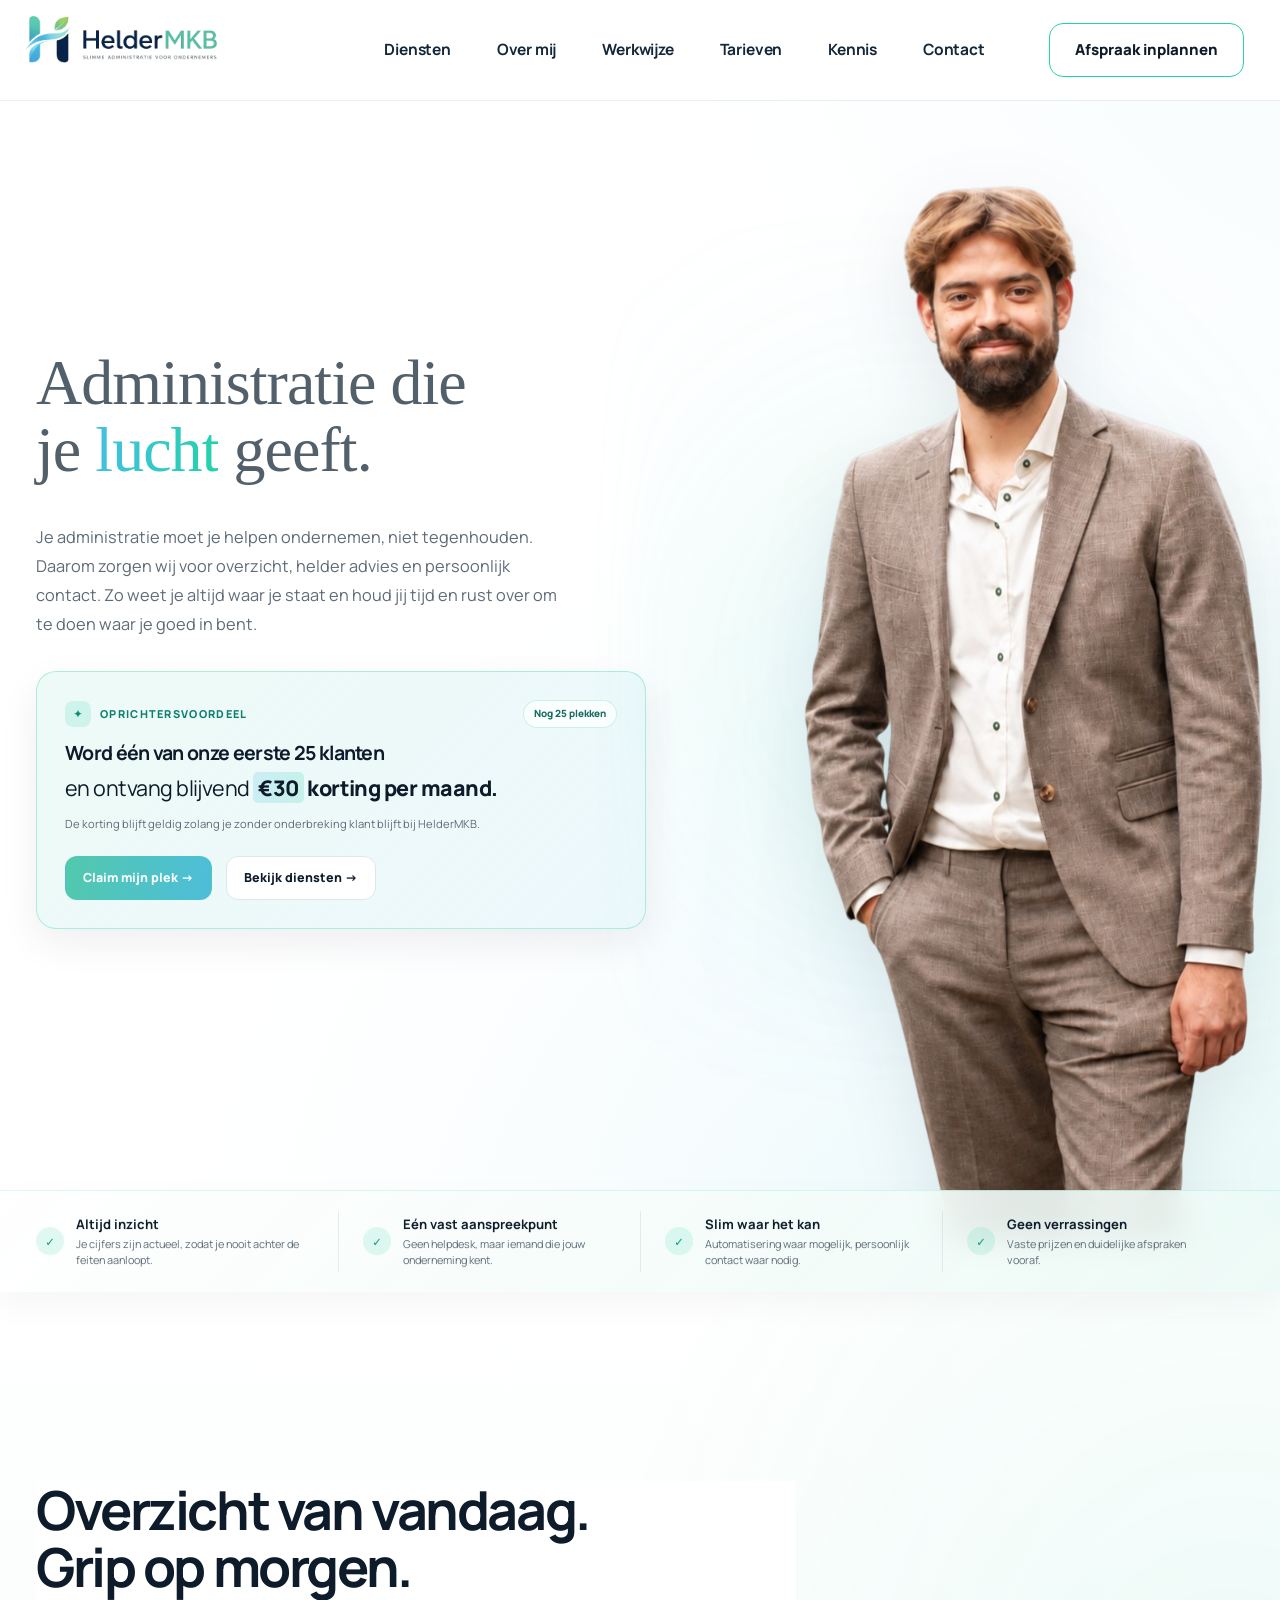
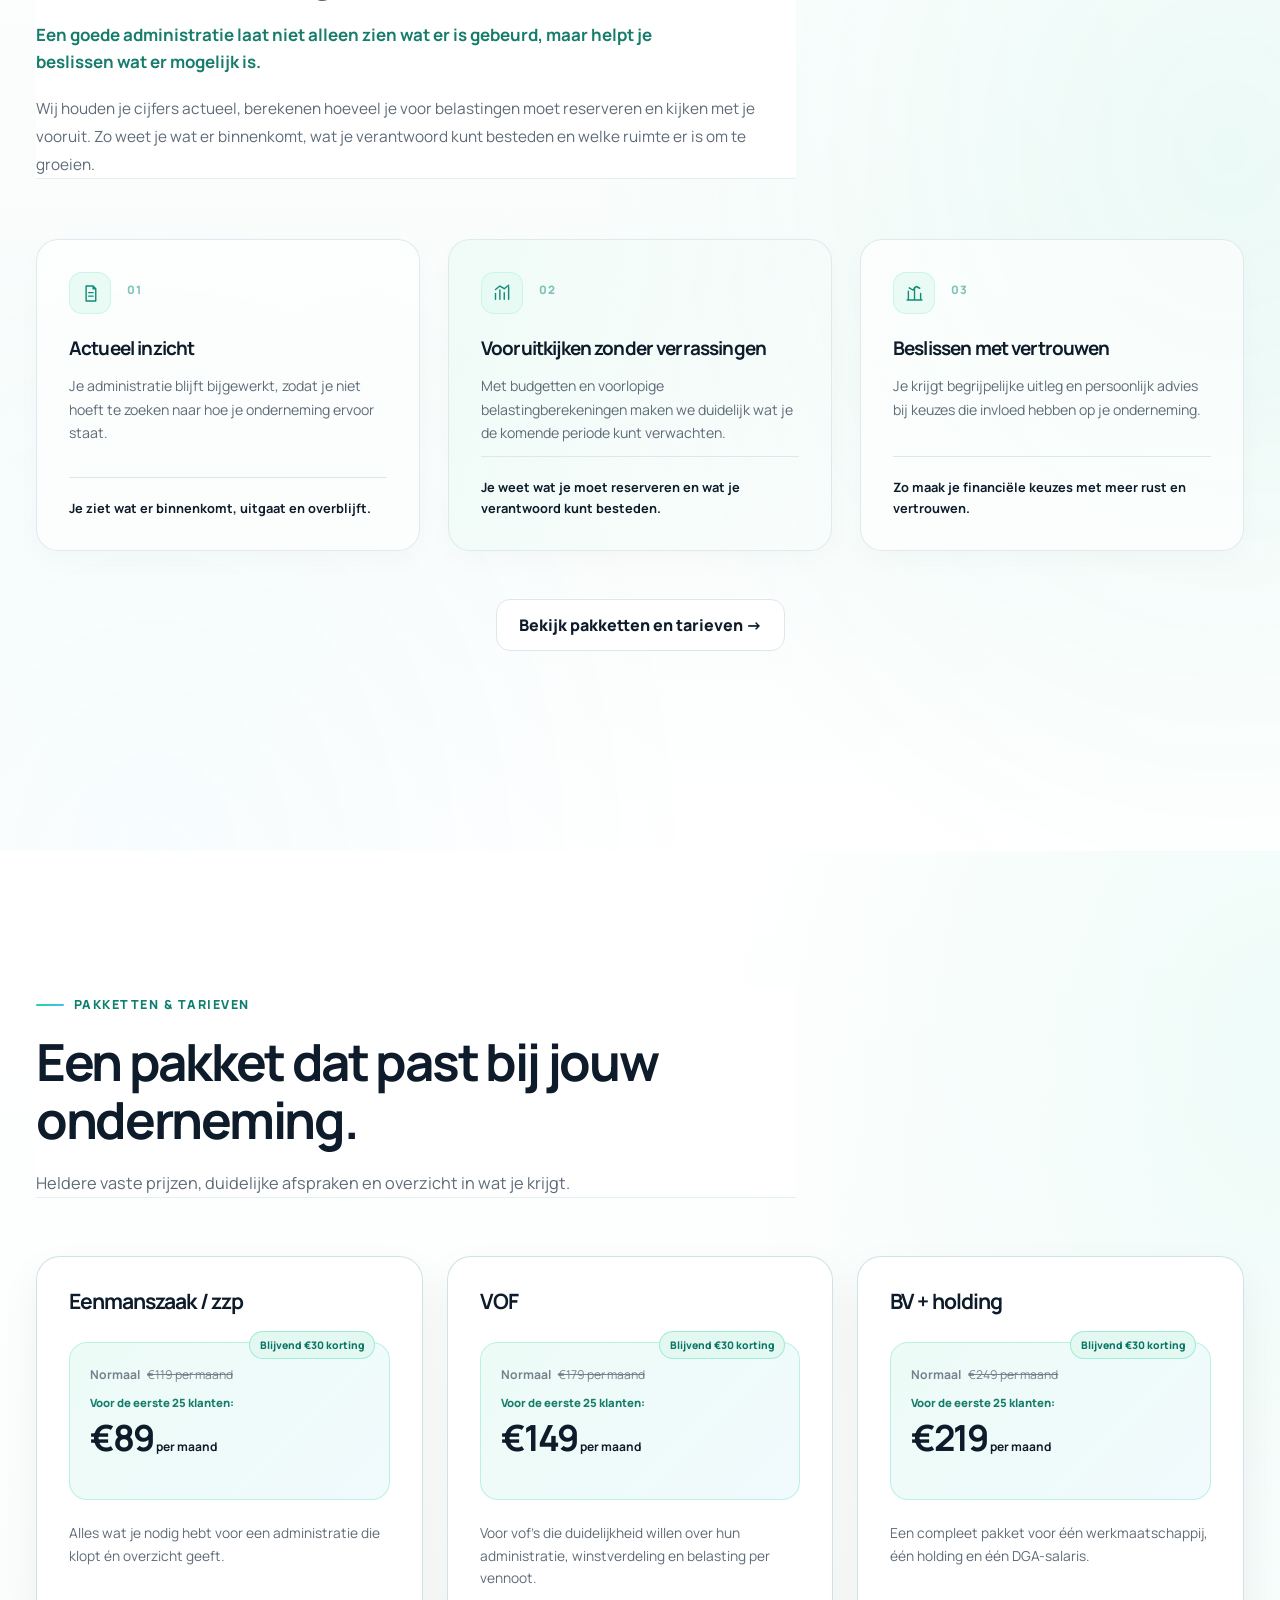
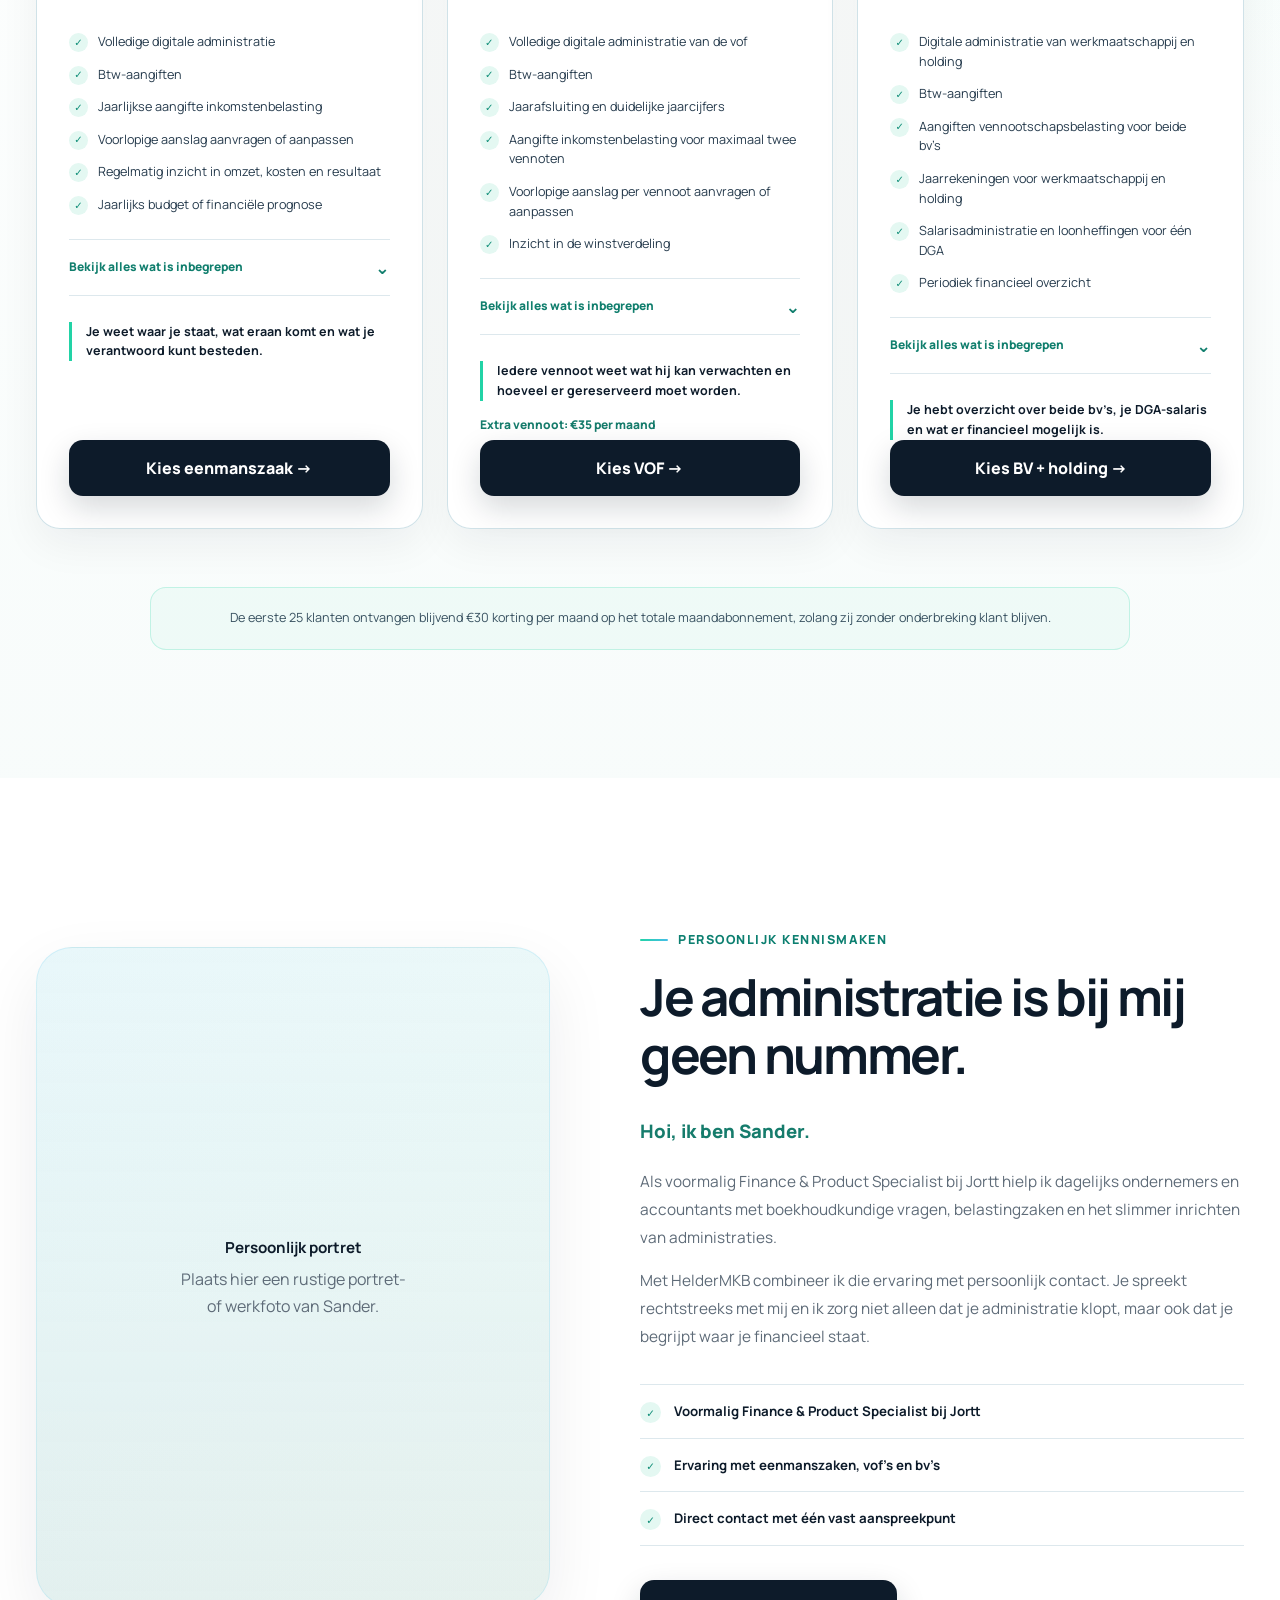
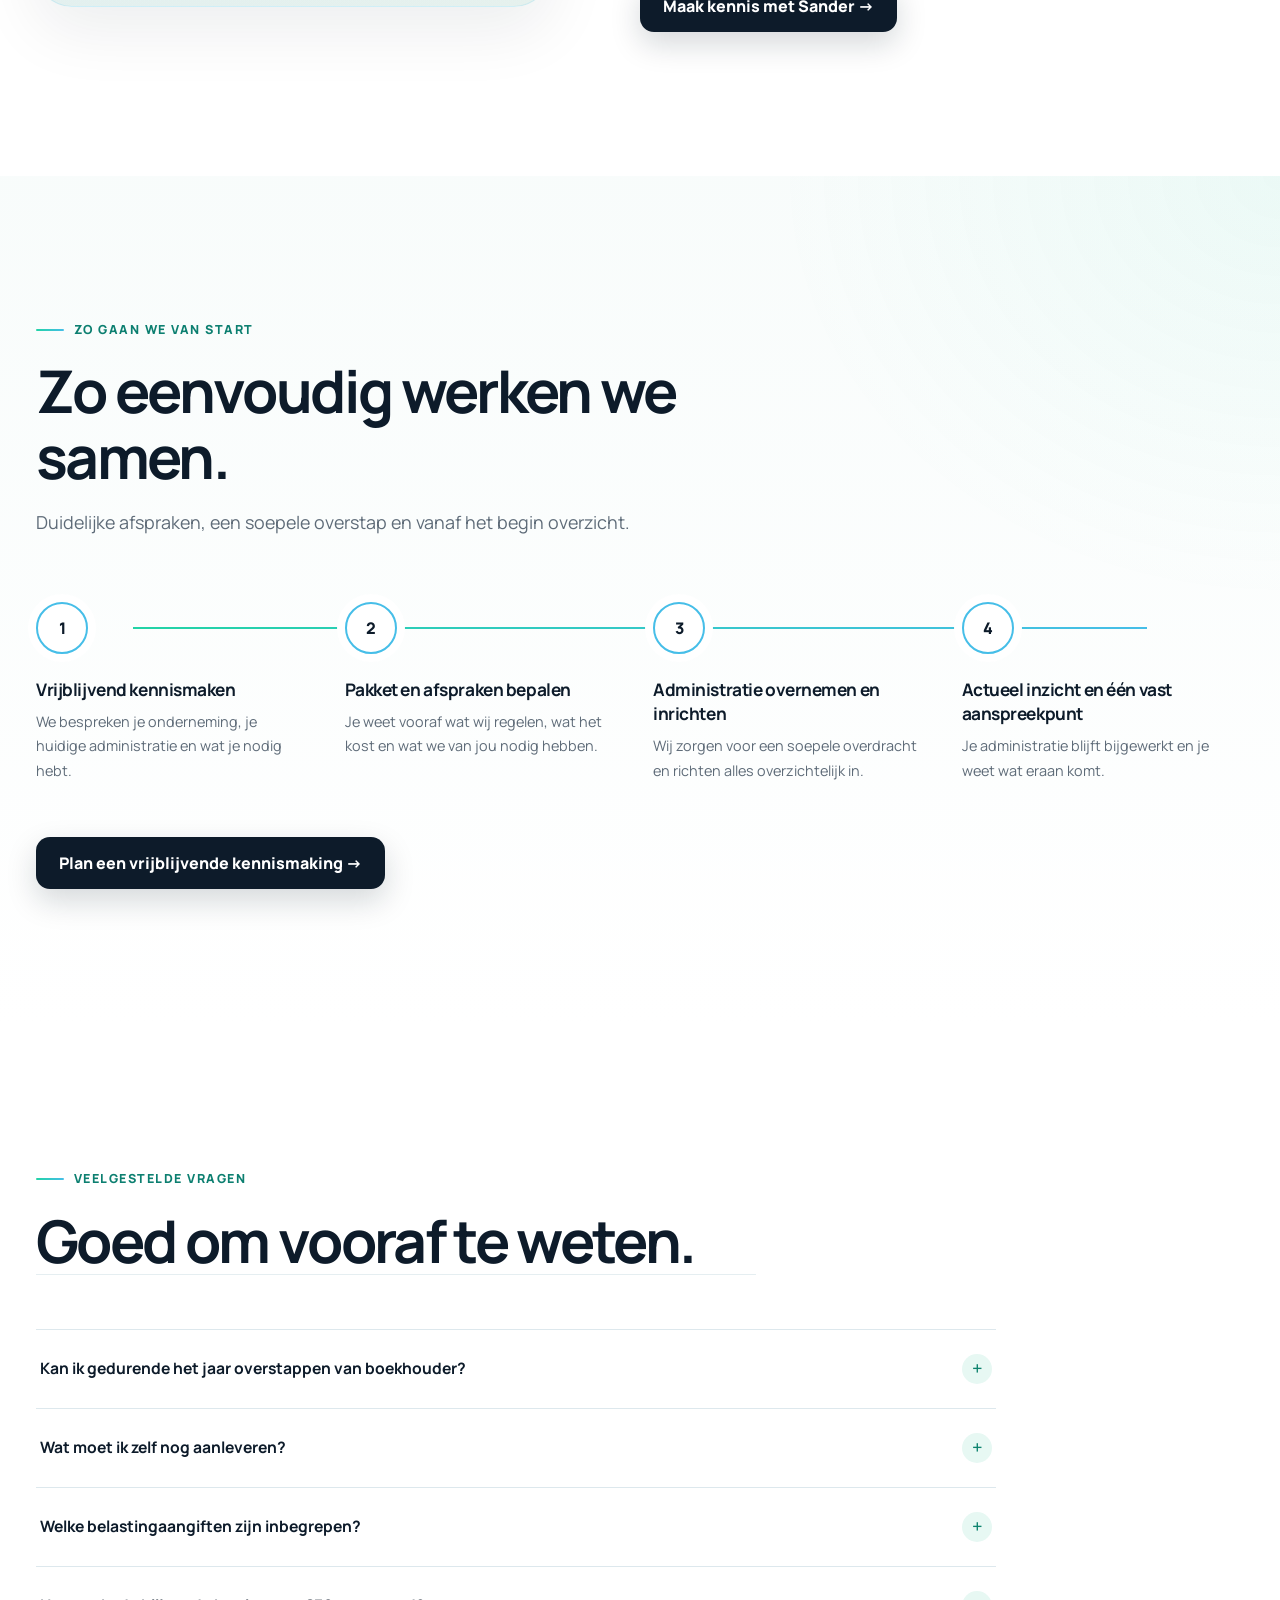
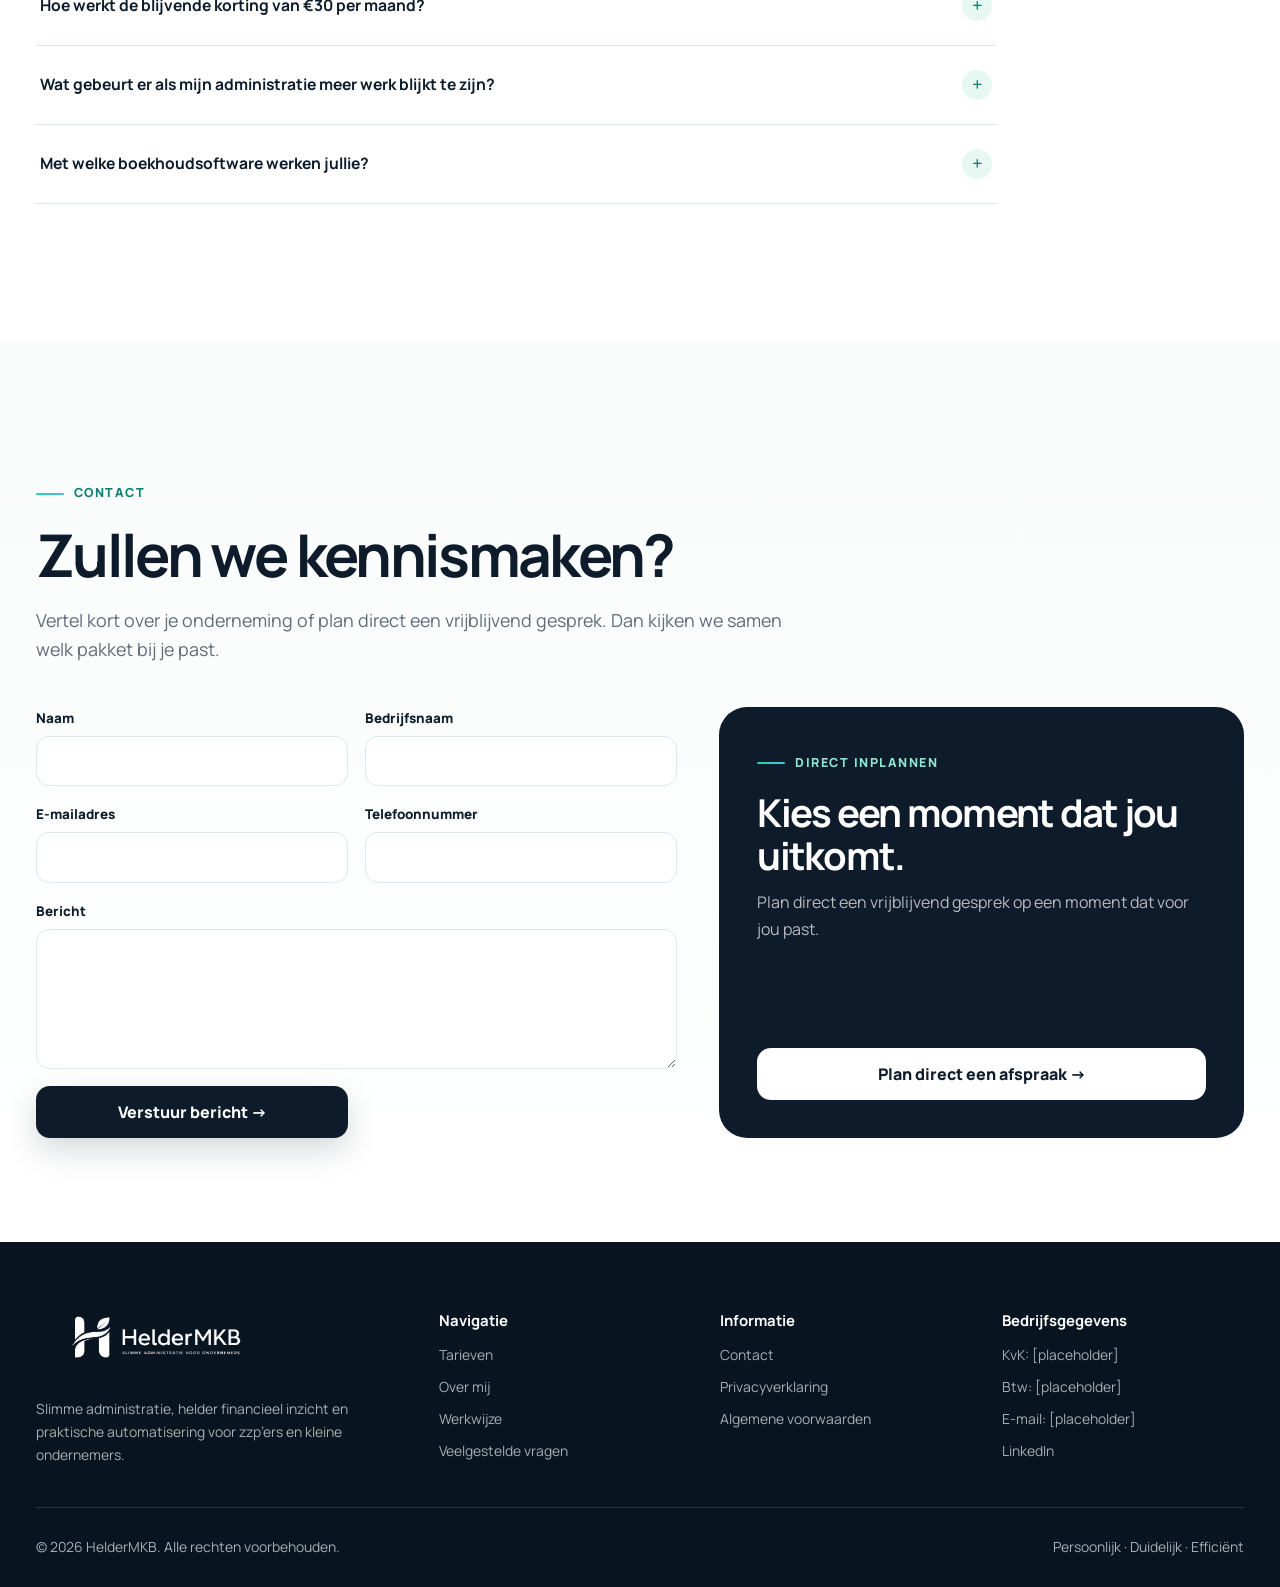
==== commit c83b3913: "aanpassingen gedaan aan het overige deel van de website" ====
--- a/index.html
+++ b/index.html
@@ -59,17 +59,6 @@
     .hero-photo:before{content:"";position:absolute;inset:40px;border:2px dashed rgba(13,27,42,.12);border-radius:34px}
     .hero-photo-placeholder{position:relative;z-index:1;text-align:center;color:#73808b;max-width:270px;font-size:.9rem;padding:28px}
     .hero-photo-placeholder strong{display:block;color:var(--navy);font-size:1rem;margin-bottom:7px}
-    .leaf{position:absolute;width:24px;height:12px;border-radius:100% 0 100% 0;background:var(--mint);transform:rotate(-18deg)}
-    .services{display:grid;grid-template-columns:repeat(4,1fr);gap:18px;margin-top:44px}
-    .card{background:#fff;border:1px solid var(--line);border-radius:var(--radius);padding:28px;box-shadow:0 12px 35px rgba(13,27,42,.05);transition:.2s ease}
-    .card:hover{transform:translateY(-5px);box-shadow:var(--shadow)}
-    .service-icon{width:52px;height:52px;border-radius:16px;background:linear-gradient(145deg,var(--ice),#ecfbf6);display:grid;place-items:center;margin-bottom:22px;font-size:1.3rem;color:#148b79}
-    .card p{font-size:.93rem;margin-top:10px}
-    .advantage-bar{background:var(--ice);padding:36px 0}
-    .advantages{display:grid;grid-template-columns:repeat(4,1fr)}
-    .advantage{padding:4px 28px;border-right:1px solid rgba(13,27,42,.1)}
-    .advantage:last-child{border:0}
-    .advantage p{font-size:.86rem;margin-top:4px}
     .timeline{display:grid;grid-template-columns:repeat(4,1fr);gap:26px;margin-top:50px;position:relative}
     .timeline:before{content:"";position:absolute;top:25px;left:8%;right:8%;height:2px;background:linear-gradient(90deg,var(--mint),var(--blue))}
     .step{position:relative;z-index:1}
@@ -129,24 +118,6 @@
     .jortt-highlight strong{color:var(--navy)}
     .values{display:flex;gap:12px;flex-wrap:wrap;margin-top:28px}
     .value{padding:10px 14px;border-radius:99px;background:var(--ice);font-size:.82rem;font-weight:800}
-    .pricing{display:grid;grid-template-columns:repeat(3,1fr);gap:20px;margin-top:42px;align-items:stretch}
-    .price-card{position:relative;padding:34px;display:flex;flex-direction:column}
-    .price-card.featured{border:2px solid var(--mint);transform:translateY(-9px)}
-    .badge{position:absolute;right:20px;top:18px;padding:7px 11px;border-radius:99px;background:var(--mint);font-size:.69rem;font-weight:800}
-    .price-placeholder{font-size:1.95rem;font-weight:800;margin:24px 0 8px}
-    .price-card .btn{margin-top:auto}
-    .price-card p{margin-bottom:28px}
-    .articles{display:grid;grid-template-columns:repeat(3,1fr);gap:20px;margin:42px 0 28px}
-    .article-card{overflow:hidden;padding:0}
-    .article-image{height:150px;background:linear-gradient(135deg,var(--ice),#edfdf7);position:relative}
-    .article-image:after{content:"";position:absolute;width:90px;height:90px;border:20px solid rgba(70,190,232,.16);border-radius:50%;right:18px;top:16px}
-    .article-body{padding:25px}.article-body small{color:#118e78;font-weight:800}.article-body h3{margin:8px 0 14px}
-    .cta-section{padding:80px 0}
-    .cta-box{position:relative;overflow:hidden;border-radius:36px;padding:64px;background:linear-gradient(120deg,#e9f8fc,#edfcf7);display:flex;align-items:center;justify-content:space-between;gap:35px}
-    .cta-copy{max-width:720px}.cta-copy p{margin:15px 0 25px}
-    .plant{width:150px;height:150px;position:relative;flex:0 0 150px}
-    .stem{position:absolute;width:5px;height:110px;background:#4cac83;left:72px;bottom:4px;border-radius:9px;transform:rotate(4deg)}
-    .plant .leaf{width:58px;height:28px}.plant .l1{left:16px;top:48px;transform:rotate(20deg)}.plant .l2{right:14px;top:23px;transform:rotate(-20deg)}.plant .l3{left:23px;top:92px;transform:rotate(-10deg);background:#46bee8}
     .contact-grid{display:grid;grid-template-columns:1.1fr .9fr;gap:42px;margin-top:42px}
     form{display:grid;grid-template-columns:1fr 1fr;gap:17px}
     label{display:grid;gap:7px;font-size:.84rem;font-weight:800}
@@ -167,9 +138,8 @@
       .nav-links.open{display:flex}.menu{display:grid;place-items:center}.nav .btn{display:none}
       .hero-grid,.about-grid,.contact-grid{grid-template-columns:1fr}.hero{padding:110px 0 120px;min-height:auto}.hero-grid{gap:72px}.hero-content{max-width:520px;padding:0}.hero-photo{min-height:680px}
       .about-grid{gap:45px}.portrait,.trust-visual{min-height:600px;max-width:520px;width:100%;margin:auto}
-      .services,.advantages,.timeline{grid-template-columns:repeat(2,1fr)}
-      .timeline:before{display:none}.pricing{grid-template-columns:1fr}.price-card.featured{transform:none}
-      .articles{grid-template-columns:1fr 1fr}.footer-grid{grid-template-columns:1fr 1fr}
+      .timeline{grid-template-columns:repeat(2,1fr)}
+      .timeline:before{display:none}.footer-grid{grid-template-columns:1fr 1fr}
     }
     @media(max-width:640px){
       .container{width:min(calc(100% - 28px),var(--max))}.section{padding:76px 0}
@@ -177,9 +147,8 @@
       header .brand-logo{width:240px;height:70px;margin-left:-34px}
       h1{font-size:3.25rem}
       .hero{padding:84px 0 92px}.hero-grid{gap:54px}.hero-copy{margin-top:30px}.hero-photo{min-height:540px;border-radius:30px}.hero-photo:before{inset:24px;border-radius:22px}
-      .services,.advantages,.timeline,.articles{grid-template-columns:1fr}
-      .portrait,.trust-visual{min-height:510px;border-radius:28px}.trust-visual{padding:20px}.admin-window{padding:20px}.contact-note{margin:-6px 10px 0}.personal-tag{left:18px;right:18px;bottom:18px}.advantage{border-right:0;border-bottom:1px solid rgba(13,27,42,.1);padding:20px 0}.advantage:last-child{border:0}
-      .cta-box{padding:38px 25px;display:block}.plant{margin:30px auto 0}
+      .timeline{grid-template-columns:1fr}
+      .portrait,.trust-visual{min-height:510px;border-radius:28px}.trust-visual{padding:20px}.admin-window{padding:20px}.contact-note{margin:-6px 10px 0}.personal-tag{left:18px;right:18px;bottom:18px}
       form{grid-template-columns:1fr}label.full{grid-column:auto}.footer-grid{grid-template-columns:1fr}.footer-bottom{display:block}
     }
   
@@ -467,7 +436,7 @@
           <div class="package-card__pricing">
             <span class="package-card__badge">Blijvend €30 korting</span>
             <p class="package-card__regular"><span>Normaal</span> <s>€119 per maand</s></p>
-            <p class="package-card__founder"><span>Voor de eerste 25 klanten</span><strong>€89</strong> <small>per maand</small></p>
+            <p class="package-card__founder"><span>Voor de eerste 25 klanten:</span><strong>€89</strong> <small>per maand</small></p>
           </div>
           <p class="package-card__description">Alles wat je nodig hebt voor een administratie die klopt én overzicht geeft.</p>
         </div>
@@ -504,7 +473,7 @@
           <div class="package-card__pricing">
             <span class="package-card__badge">Blijvend €30 korting</span>
             <p class="package-card__regular"><span>Normaal</span> <s>€179 per maand</s></p>
-            <p class="package-card__founder"><span>Voor de eerste 25 klanten</span><strong>€149</strong> <small>per maand</small></p>
+            <p class="package-card__founder"><span>Voor de eerste 25 klanten:</span><strong>€149</strong> <small>per maand</small></p>
           </div>
           <p class="package-card__description">Voor vof’s die duidelijkheid willen over hun administratie, winstverdeling en belasting per vennoot.</p>
         </div>
@@ -543,7 +512,7 @@
           <div class="package-card__pricing">
             <span class="package-card__badge">Blijvend €30 korting</span>
             <p class="package-card__regular"><span>Normaal</span> <s>€249 per maand</s></p>
-            <p class="package-card__founder"><span>Voor de eerste 25 klanten</span><strong>€219</strong> <small>per maand</small></p>
+            <p class="package-card__founder"><span>Voor de eerste 25 klanten:</span><strong>€219</strong> <small>per maand</small></p>
           </div>
           <p class="package-card__description">Een compleet pakket voor één werkmaatschappij, één holding en één DGA-salaris.</p>
         </div>
@@ -581,116 +550,86 @@
   </div>
 </section>
 
-<section class="personal-intro" aria-labelledby="even-voorstellen">
+<section class="personal-intro personal-trust" id="over" aria-labelledby="persoonlijk-vertrouwen">
   <div class="container personal-intro-grid">
-    <div class="personal-intro-photo" role="img" aria-label="Plaats voor een professionele foto van Sander">
-      <div><strong>Professionele foto</strong>Plaats hier later een rustige, persoonlijke foto van Sander.</div>
+    <div class="personal-intro-photo" role="img" aria-label="Plaats voor een persoonlijk portret of een werkfoto van Sander">
+      <div><strong>Persoonlijk portret</strong>Plaats hier een rustige portret- of werkfoto van Sander.</div>
     </div>
     <div class="personal-intro-copy">
       <div class="eyebrow">Persoonlijk kennismaken</div>
-      <h2 id="even-voorstellen">Even voorstellen</h2>
+      <h2 id="persoonlijk-vertrouwen">Je administratie is bij mij geen nummer.</h2>
       <p class="hello">Hoi, ik ben Sander.</p>
-      <p>Ik heb jarenlang ondernemers geholpen met hun boekhouding en werkte als Finance &amp; Product Specialist bij Jortt. Daardoor weet ik hoeveel rust een overzichtelijke administratie en actuele cijfers kunnen geven.</p>
-      <p>Met HelderMKB help ik ondernemers op een moderne, duidelijke en persoonlijke manier.</p>
-    </div>
-  </div>
-</section>
-
-<section class="section about-section" id="over">
-  <div class="container about-grid">
-    <div class="trust-visual" aria-label="Voorbeeld van een overzichtelijke administratie en persoonlijk contact">
-      <div class="admin-window">
-        <div class="admin-head">
-          <div><small>Goedemorgen</small><strong>Jouw administratie</strong></div>
-          <span class="status-pill">Helemaal bij</span>
-        </div>
-        <div class="admin-list">
-          <div class="admin-row">
-            <i class="admin-icon">✓</i>
-            <div><b>Boekhouding bijgewerkt</b><span>Alles verwerkt en gecontroleerd</span></div>
-            <em class="admin-check">Gereed</em>
-          </div>
-          <div class="admin-row">
-            <i class="admin-icon">↗</i>
-            <div><b>Btw-aangifte voorbereid</b><span>Ruim voor de deadline klaar</span></div>
-            <em class="admin-check">Gereed</em>
-          </div>
-        </div>
-      </div>
-      <div class="contact-note">
-        <span class="contact-avatar">SK</span>
-        <div><strong>Persoonlijk bijgepraat</strong><p>“Alles staat weer netjes klaar. Heb je een vraag? Stuur me gerust een bericht.”</p></div>
-      </div>
-    </div>
-    <div class="about-copy">
-      <div class="eyebrow">Persoonlijk contact</div>
-      <h2>Je administratie uit handen geven vraagt <span class="gradient-text">vertrouwen.</span></h2>
-      <p class="trust-intro">Daarom weet je bij HelderMKB altijd wie er met jouw cijfers werkt. Je hebt rechtstreeks contact met mij, krijgt begrijpelijke uitleg en kunt erop rekenen dat ik zorgvuldig met jouw onderneming meedenk.</p>
-      <div class="personal-points">
-        <div class="personal-point"><b>Altijd dezelfde persoon</b><span>Geen wisselend contact of anonieme helpdesk.</span></div>
-        <div class="personal-point"><b>Duidelijke uitleg</b><span>Zonder onnodig ingewikkeld boekhoudjargon.</span></div>
-        <div class="personal-point"><b>Oprecht betrokken</b><span>Praktische oplossingen die bij jouw bedrijf passen.</span></div>
-      </div>
-    </div>
-  </div>
-</section>
-
-<section class="section section-soft" id="diensten">
+      <p>Als voormalig Finance &amp; Product Specialist bij Jortt hielp ik dagelijks ondernemers en accountants met boekhoudkundige vragen, belastingzaken en het slimmer inrichten van administraties.</p>
+      <p>Met HelderMKB combineer ik die ervaring met persoonlijk contact. Je spreekt rechtstreeks met mij en ik zorg niet alleen dat je administratie klopt, maar ook dat je begrijpt waar je financieel staat.</p>
+      <ul class="personal-trust__proof">
+        <li>Voormalig Finance &amp; Product Specialist bij Jortt</li>
+        <li>Ervaring met eenmanszaken, vof’s en bv’s</li>
+        <li>Direct contact met één vast aanspreekpunt</li>
+      </ul>
+      <div class="personal-trust__action">
+        <a class="btn btn-primary" href="#contact">Maak kennis met Sander →</a>
+      </div>
+    </div>
+  </div>
+</section>
+
+<section class="section process-section" id="werkwijze" aria-labelledby="werkwijze-titel">
   <div class="container">
-    <div class="eyebrow">Diensten</div><h2>Wij helpen ondernemers met</h2>
-    <div class="services">
-      <article class="card"><div class="service-icon">▤</div><h3>Administratie & boekhouding</h3><p>Altijd een up-to-date administratie en jaarstukken waar je op kunt bouwen.</p></article>
-      <article class="card"><div class="service-icon">↗</div><h3>Inzicht & rapportages</h3><p>Heldere rapportages en dashboards zodat je betere beslissingen kunt nemen.</p></article>
-      <article class="card"><div class="service-icon">◎</div><h3>Fiscaal advies</h3><p>Slim fiscaal advies dat je geld bespaart en risico’s voorkomt.</p></article>
-      <article class="card"><div class="service-icon">⚡</div><h3>Slimme automatisering</h3><p>Minder handmatig werk door slimme koppelingen en efficiënte processen.</p></article>
-    </div>
-  </div>
-</section>
-
-<div class="advantage-bar">
-  <div class="container advantages">
-    <div class="advantage"><h3>Persoonlijk & betrokken</h3><p>We kennen jou en je bedrijf.</p></div>
-    <div class="advantage"><h3>Tijdswinst</h3><p>Jij focust op ondernemen, wij regelen de rest.</p></div>
-    <div class="advantage"><h3>Veilig & betrouwbaar</h3><p>Je gegevens zijn in vertrouwde handen.</p></div>
-    <div class="advantage"><h3>Toekomstgericht</h3><p>Slimme processen die meegroeien.</p></div>
-  </div>
-</div>
-
-<section class="section" id="werkwijze">
+    <div class="eyebrow">Zo gaan we van start</div>
+    <h2 id="werkwijze-titel">Zo eenvoudig werken we samen.</h2>
+    <p class="lead">Duidelijke afspraken, een soepele overstap en vanaf het begin overzicht.</p>
+    <div class="timeline">
+      <div class="step"><div class="step-number">1</div><h3>Vrijblijvend kennismaken</h3><p>We bespreken je onderneming, je huidige administratie en wat je nodig hebt.</p></div>
+      <div class="step"><div class="step-number">2</div><h3>Pakket en afspraken bepalen</h3><p>Je weet vooraf wat wij regelen, wat het kost en wat we van jou nodig hebben.</p></div>
+      <div class="step"><div class="step-number">3</div><h3>Administratie overnemen en inrichten</h3><p>Wij zorgen voor een soepele overdracht en richten alles overzichtelijk in.</p></div>
+      <div class="step"><div class="step-number">4</div><h3>Actueel inzicht en één vast aanspreekpunt</h3><p>Je administratie blijft bijgewerkt en je weet wat eraan komt.</p></div>
+    </div>
+    <div class="process-section__action">
+      <a class="btn btn-primary" href="#contact">Plan een vrijblijvende kennismaking →</a>
+    </div>
+  </div>
+</section>
+
+<section class="section faq-section" id="faq" aria-labelledby="faq-titel">
   <div class="container">
-    <div class="eyebrow">Zo werken we samen</div><h2>Onze werkwijze</h2><p class="lead">Eenvoudig, duidelijk en altijd met jou mee.</p>
-    <div class="timeline">
-      <div class="step"><div class="step-number">1</div><h3>Kennismaken</h3><p>We leren jou en je bedrijf kennen en bespreken je wensen.</p></div>
-      <div class="step"><div class="step-number">2</div><h3>Inrichten</h3><p>We richten alles efficiënt in, zodat je administratie meteen klopt.</p></div>
-      <div class="step"><div class="step-number">3</div><h3>Optimaliseren</h3><p>We geven inzicht en advies om je onderneming te laten groeien.</p></div>
-      <div class="step"><div class="step-number">4</div><h3>Samen groeien</h3><p>We blijven meedenken en ondersteunen, nu en in de toekomst.</p></div>
-    </div>
-  </div>
-</section>
-
-
-<section class="section section-soft" id="kennis">
-  <div class="container">
-    <div class="eyebrow">Kennisbank</div><h2>Heldere antwoorden voor ondernemers</h2>
-    <div class="articles">
-      <article class="card article-card"><div class="article-image"></div><div class="article-body"><small>Belastingen</small><h3>Wanneer moet je btw-aangifte doen?</h3><p>Een duidelijk overzicht van de belangrijkste momenten.</p></div></article>
-      <article class="card article-card"><div class="article-image"></div><div class="article-body"><small>Financieel inzicht</small><h3>Hoeveel geld moet je reserveren voor belasting?</h3><p>Voorkom verrassingen met een praktische aanpak.</p></div></article>
-      <article class="card article-card"><div class="article-image"></div><div class="article-body"><small>Administratie</small><h3>Welke administratie moet je bewaren?</h3><p>Wat je bewaart, hoe lang en waarom dat belangrijk is.</p></div></article>
-    </div>
-    <a href="#" class="btn btn-secondary">Bekijk alle artikelen →</a>
-  </div>
-</section>
-
-<section class="cta-section" id="afspraak">
-  <div class="container cta-box">
-    <div class="cta-copy"><div class="eyebrow">Vrijblijvend kennismaken</div><h2>Klaar voor helder ondernemen?</h2><p>Plan een gratis kennismaking en ontdek wat HelderMKB voor jouw onderneming kan betekenen.</p><a href="#contact" class="btn btn-primary">Plan een gratis kennismaking →</a> <span class="small">Binnen 1 minuut geregeld</span></div>
-    <div class="plant" aria-hidden="true"><i class="stem"></i><i class="leaf l1"></i><i class="leaf l2"></i><i class="leaf l3"></i></div>
+    <header class="faq-section__header">
+      <div class="eyebrow">Veelgestelde vragen</div>
+      <h2 id="faq-titel">Goed om vooraf te weten.</h2>
+    </header>
+    <div class="faq-list">
+      <div class="faq-item">
+        <h3><button class="faq-question" type="button" aria-expanded="false" aria-controls="faq-answer-1"><span>Kan ik gedurende het jaar overstappen van boekhouder?</span><span class="faq-question__icon" aria-hidden="true">+</span></button></h3>
+        <div class="faq-answer" id="faq-answer-1" hidden><p>Ja, overstappen kan meestal ook gedurende het jaar. We stemmen de overdracht zorgvuldig af en bekijken vooraf welke gegevens nodig zijn.</p></div>
+      </div>
+      <div class="faq-item">
+        <h3><button class="faq-question" type="button" aria-expanded="false" aria-controls="faq-answer-2"><span>Wat moet ik zelf nog aanleveren?</span><span class="faq-question__icon" aria-hidden="true">+</span></button></h3>
+        <div class="faq-answer" id="faq-answer-2" hidden><p>Je levert de benodigde verkoop- en inkoopgegevens, bankinformatie en relevante correspondentie tijdig aan. Tijdens de kennismaking spreken we af hoe dit praktisch werkt.</p></div>
+      </div>
+      <div class="faq-item">
+        <h3><button class="faq-question" type="button" aria-expanded="false" aria-controls="faq-answer-3"><span>Welke belastingaangiften zijn inbegrepen?</span><span class="faq-question__icon" aria-hidden="true">+</span></button></h3>
+        <div class="faq-answer" id="faq-answer-3" hidden><p>Dat verschilt per pakket. In de pakketkaarten staat precies welke btw-, inkomstenbelasting- en vennootschapsbelastingaangiften zijn inbegrepen.</p></div>
+      </div>
+      <div class="faq-item">
+        <h3><button class="faq-question" type="button" aria-expanded="false" aria-controls="faq-answer-4"><span>Hoe werkt de blijvende korting van €30 per maand?</span><span class="faq-question__icon" aria-hidden="true">+</span></button></h3>
+        <div class="faq-answer" id="faq-answer-4" hidden><p>De eerste 25 klanten ontvangen €30 korting per maand op het totale maandabonnement. De korting blijft gelden zolang zij zonder onderbreking klant blijven.</p></div>
+      </div>
+      <div class="faq-item">
+        <h3><button class="faq-question" type="button" aria-expanded="false" aria-controls="faq-answer-5"><span>Wat gebeurt er als mijn administratie meer werk blijkt te zijn?</span><span class="faq-question__icon" aria-hidden="true">+</span></button></h3>
+        <div class="faq-answer" id="faq-answer-5" hidden><p>Als de administratie afwijkt van wat vooraf is besproken, nemen we eerst contact op. Eventuele andere afspraken of kosten bespreken we voordat er iets verandert.</p></div>
+      </div>
+      <div class="faq-item">
+        <h3><button class="faq-question" type="button" aria-expanded="false" aria-controls="faq-answer-6"><span>Met welke boekhoudsoftware werken jullie?</span><span class="faq-question__icon" aria-hidden="true">+</span></button></h3>
+        <div class="faq-answer" id="faq-answer-6" hidden><p>Welke software het beste past, hangt af van je onderneming en huidige inrichting. Dat bespreken we tijdens de kennismaking, zodat vooraf duidelijk is hoe we gaan werken.</p></div>
+      </div>
+    </div>
   </div>
 </section>
 
 <section class="section" id="contact">
   <div class="container">
-    <div class="eyebrow">Contact</div><h2>Laten we kennismaken</h2>
+    <div class="eyebrow">Contact</div>
+    <h2>Zullen we kennismaken?</h2>
+    <p class="lead">Vertel kort over je onderneming of plan direct een vrijblijvend gesprek. Dan kijken we samen welk pakket bij je past.</p>
     <div class="contact-grid">
       <form onsubmit="event.preventDefault(); alert('Bedankt! Koppel dit formulier later aan je e-maildienst.');">
         <label>Naam<input type="text" name="naam" required autocomplete="name"></label>
@@ -701,7 +640,7 @@
         <button class="btn btn-primary" type="submit">Verstuur bericht →</button>
       </form>
       <aside class="calendar">
-        <div><div class="eyebrow" style="color:#8ee8d0">Direct inplannen</div><h2 style="font-size:2.4rem">Kies een moment dat jou uitkomt.</h2><p>Hier kan later eenvoudig je Calendly-widget worden geplaatst. De link staat op één plek onderaan in de code.</p></div>
+        <div><div class="eyebrow" style="color:#8ee8d0">Direct inplannen</div><h2 style="font-size:2.4rem">Kies een moment dat jou uitkomt.</h2><p>Plan direct een vrijblijvend gesprek op een moment dat voor jou past.</p></div>
         <a class="btn" id="calendlyLink" href="https://calendly.com/" target="_blank" rel="noopener">Plan direct een afspraak →</a>
       </aside>
     </div>
@@ -716,8 +655,8 @@
         <a href="#top" class="brand" aria-label="HelderMKB home"><img class="brand-logo" src="images/logo/logo.png" alt="HelderMKB"></a>
         <p style="margin-top:16px;max-width:330px">Slimme administratie, helder financieel inzicht en praktische automatisering voor zzp’ers en kleine ondernemers.</p>
       </div>
-      <div><h3>Navigatie</h3><div class="footer-links"><a href="#diensten">Diensten</a><a href="#over">Over mij</a><a href="#werkwijze">Werkwijze</a><a href="#tarieven">Tarieven</a></div></div>
-      <div><h3>Informatie</h3><div class="footer-links"><a href="#kennis">Kennis</a><a href="#contact">Contact</a><a href="#">Privacyverklaring</a><a href="#">Algemene voorwaarden</a></div></div>
+      <div><h3>Navigatie</h3><div class="footer-links"><a href="#tarieven">Tarieven</a><a href="#over">Over mij</a><a href="#werkwijze">Werkwijze</a><a href="#faq">Veelgestelde vragen</a></div></div>
+      <div><h3>Informatie</h3><div class="footer-links"><a href="#contact">Contact</a><a href="#">Privacyverklaring</a><a href="#">Algemene voorwaarden</a></div></div>
       <div><h3>Bedrijfsgegevens</h3><div class="footer-links"><p>KvK: [placeholder]</p><p>Btw: [placeholder]</p><p>E-mail: [placeholder]</p><a href="#">LinkedIn</a></div></div>
     </div>
     <div class="footer-bottom"><p>© 2026 HelderMKB. Alle rechten voorbehouden.</p><p>Persoonlijk · Duidelijk · Efficiënt</p></div>
@@ -743,6 +682,15 @@
       content.hidden=expanded;
     });
   });
+
+  document.querySelectorAll('.faq-question').forEach(button=>{
+    button.addEventListener('click',()=>{
+      const answer=document.getElementById(button.getAttribute('aria-controls'));
+      const expanded=button.getAttribute('aria-expanded')==='true';
+      button.setAttribute('aria-expanded',String(!expanded));
+      answer.hidden=expanded;
+    });
+  });
 </script>
 </body>
 </html>
--- a/style.css
+++ b/style.css
@@ -749,6 +749,217 @@
   text-align: center;
 }
 
+/* Personal trust section */
+.personal-trust {
+  padding: 144px 0;
+  background: #fff;
+}
+
+.personal-trust .personal-intro-grid {
+  grid-template-columns: minmax(400px, 0.92fr) minmax(0, 1.08fr);
+  gap: clamp(64px, 7vw, 112px);
+}
+
+.personal-trust .personal-intro-photo {
+  min-height: 660px;
+  border-color: rgba(70, 190, 232, 0.16);
+  border-radius: 36px;
+  background:
+    linear-gradient(180deg, rgba(255, 255, 255, 0.12), rgba(13, 27, 42, 0.035)),
+    linear-gradient(145deg, #e5f6f9, #edf9f5);
+  box-shadow: 0 24px 64px rgba(13, 27, 42, 0.075);
+}
+
+.personal-trust .personal-intro-photo div {
+  padding: 0;
+  background: transparent;
+}
+
+.personal-trust .personal-intro-copy {
+  max-width: 700px;
+}
+
+.personal-trust .personal-intro-copy h2 {
+  max-width: 680px;
+  margin-bottom: 32px;
+  font-size: clamp(2.6rem, 4vw, 4rem);
+}
+
+.personal-trust .personal-intro-copy p {
+  max-width: 680px;
+  font-size: 0.96rem;
+  line-height: 1.8;
+}
+
+.personal-trust .personal-intro-copy .hello {
+  margin-bottom: 20px;
+  color: #167c6c;
+  font-size: 1.16rem;
+  font-weight: 800;
+}
+
+.personal-trust__proof {
+  display: grid;
+  gap: 0;
+  max-width: 650px;
+  margin-top: 34px;
+  border-top: 1px solid var(--line);
+  list-style: none;
+}
+
+.personal-trust__proof li {
+  position: relative;
+  padding: 16px 0 16px 34px;
+  border-bottom: 1px solid var(--line);
+  color: var(--navy);
+  font-size: 0.83rem;
+  font-weight: 700;
+  line-height: 1.55;
+}
+
+.personal-trust__proof li::before {
+  content: "✓";
+  position: absolute;
+  top: 17px;
+  left: 0;
+  width: 21px;
+  height: 21px;
+  display: grid;
+  place-items: center;
+  border-radius: 50%;
+  background: #e4f8f2;
+  color: #0e8d77;
+  font-size: 0.65rem;
+  font-weight: 800;
+}
+
+.personal-trust__action {
+  margin-top: 34px;
+}
+
+/* Process */
+.process-section {
+  padding: 136px 0;
+  background:
+    radial-gradient(55% 70% at 100% 0%, rgba(34, 211, 166, 0.06), transparent 72%),
+    linear-gradient(180deg, rgba(246, 251, 250, 0.76), #fff);
+}
+
+.process-section .lead {
+  max-width: 720px;
+}
+
+.process-section .timeline {
+  margin-top: 64px;
+}
+
+.process-section .step h3 {
+  max-width: 260px;
+  font-size: 1.08rem;
+  line-height: 1.4;
+  letter-spacing: -0.025em;
+}
+
+.process-section .step p {
+  max-width: 270px;
+  line-height: 1.7;
+}
+
+.process-section__action {
+  margin-top: 54px;
+}
+
+/* FAQ */
+.faq-section {
+  padding: 136px 0;
+  background: #fff;
+}
+
+.faq-section__header {
+  max-width: 720px;
+}
+
+.faq-list {
+  max-width: 960px;
+  margin-top: 54px;
+  border-top: 1px solid var(--line);
+}
+
+.faq-item {
+  border-bottom: 1px solid var(--line);
+}
+
+.faq-item h3 {
+  letter-spacing: 0;
+}
+
+.faq-question {
+  width: 100%;
+  min-height: 78px;
+  display: flex;
+  align-items: center;
+  justify-content: space-between;
+  gap: 28px;
+  padding: 20px 4px;
+  border: 0;
+  background: transparent;
+  color: var(--navy);
+  font-size: 0.98rem;
+  font-weight: 700;
+  line-height: 1.5;
+  text-align: left;
+}
+
+.faq-question:hover {
+  color: #107e6d;
+}
+
+.faq-question:focus-visible {
+  outline: 3px solid rgba(70, 190, 232, 0.35);
+  outline-offset: 3px;
+}
+
+.faq-question__icon {
+  width: 30px;
+  height: 30px;
+  flex: 0 0 30px;
+  display: grid;
+  place-items: center;
+  border-radius: 50%;
+  background: #e7f8f3;
+  color: #0e836f;
+  font-size: 1.15rem;
+  font-weight: 500;
+  transition: transform 180ms ease;
+}
+
+.faq-question[aria-expanded="true"] .faq-question__icon {
+  transform: rotate(45deg);
+}
+
+.faq-answer {
+  max-width: 790px;
+  padding: 0 48px 24px 4px;
+}
+
+.faq-answer[hidden] {
+  display: none;
+}
+
+.faq-answer p {
+  font-size: 0.88rem;
+  line-height: 1.75;
+}
+
+#contact {
+  padding-top: 136px;
+  background: linear-gradient(180deg, rgba(246, 251, 250, 0.7), #fff);
+}
+
+#contact > .container > .lead {
+  max-width: 760px;
+}
+
 @media (max-width: 1120px) {
   .hero-grid {
     grid-template-columns: minmax(0, 1fr) minmax(380px, 0.8fr);
@@ -876,6 +1087,30 @@
     margin-top: 28px;
   }
 
+  .personal-trust {
+    padding: 112px 0;
+  }
+
+  .personal-trust .personal-intro-grid {
+    grid-template-columns: 1fr;
+    gap: 64px;
+  }
+
+  .personal-trust .personal-intro-photo {
+    width: 100%;
+    max-width: 620px;
+    min-height: 560px;
+  }
+
+  .process-section .timeline {
+    row-gap: 48px;
+  }
+
+  .process-section .step h3,
+  .process-section .step p {
+    max-width: 400px;
+  }
+
   .hero-grid {
     grid-template-columns: 1fr;
     row-gap: var(--hero-space-10);
@@ -1086,6 +1321,99 @@
     margin-top: 38px;
     padding: 18px;
     text-align: left;
+  }
+
+  .personal-trust {
+    padding: 88px 0;
+  }
+
+  .personal-trust .personal-intro-grid {
+    gap: 48px;
+  }
+
+  .personal-trust .personal-intro-photo {
+    min-height: 430px;
+    border-radius: 28px;
+  }
+
+  .personal-trust .personal-intro-copy h2 {
+    margin-bottom: 26px;
+    font-size: clamp(2rem, 9vw, 2.8rem);
+  }
+
+  .personal-trust__action .btn {
+    width: 100%;
+  }
+
+  .process-section,
+  .faq-section {
+    padding: 88px 0;
+  }
+
+  .process-section .timeline {
+    gap: 0;
+    margin-top: 48px;
+    padding-left: 10px;
+  }
+
+  .process-section .step {
+    position: relative;
+    padding: 0 0 38px 58px;
+  }
+
+  .process-section .step:last-child {
+    padding-bottom: 0;
+  }
+
+  .process-section .step::before {
+    content: "";
+    position: absolute;
+    top: 0;
+    bottom: 0;
+    left: 25px;
+    width: 2px;
+    background: linear-gradient(180deg, var(--mint), var(--blue));
+  }
+
+  .process-section .step:last-child::before {
+    bottom: auto;
+    height: 28px;
+  }
+
+  .process-section .step-number {
+    position: absolute;
+    top: 0;
+    left: 0;
+    width: 52px;
+    height: 52px;
+    margin: 0;
+    box-shadow: 0 0 0 7px #fff;
+  }
+
+  .process-section .step h3 {
+    padding-top: 5px;
+  }
+
+  .process-section__action .btn {
+    width: 100%;
+  }
+
+  .faq-list {
+    margin-top: 40px;
+  }
+
+  .faq-question {
+    gap: 18px;
+    min-height: 72px;
+    font-size: 0.9rem;
+  }
+
+  .faq-answer {
+    padding-right: 8px;
+  }
+
+  #contact {
+    padding-top: 88px;
   }
 
 }
